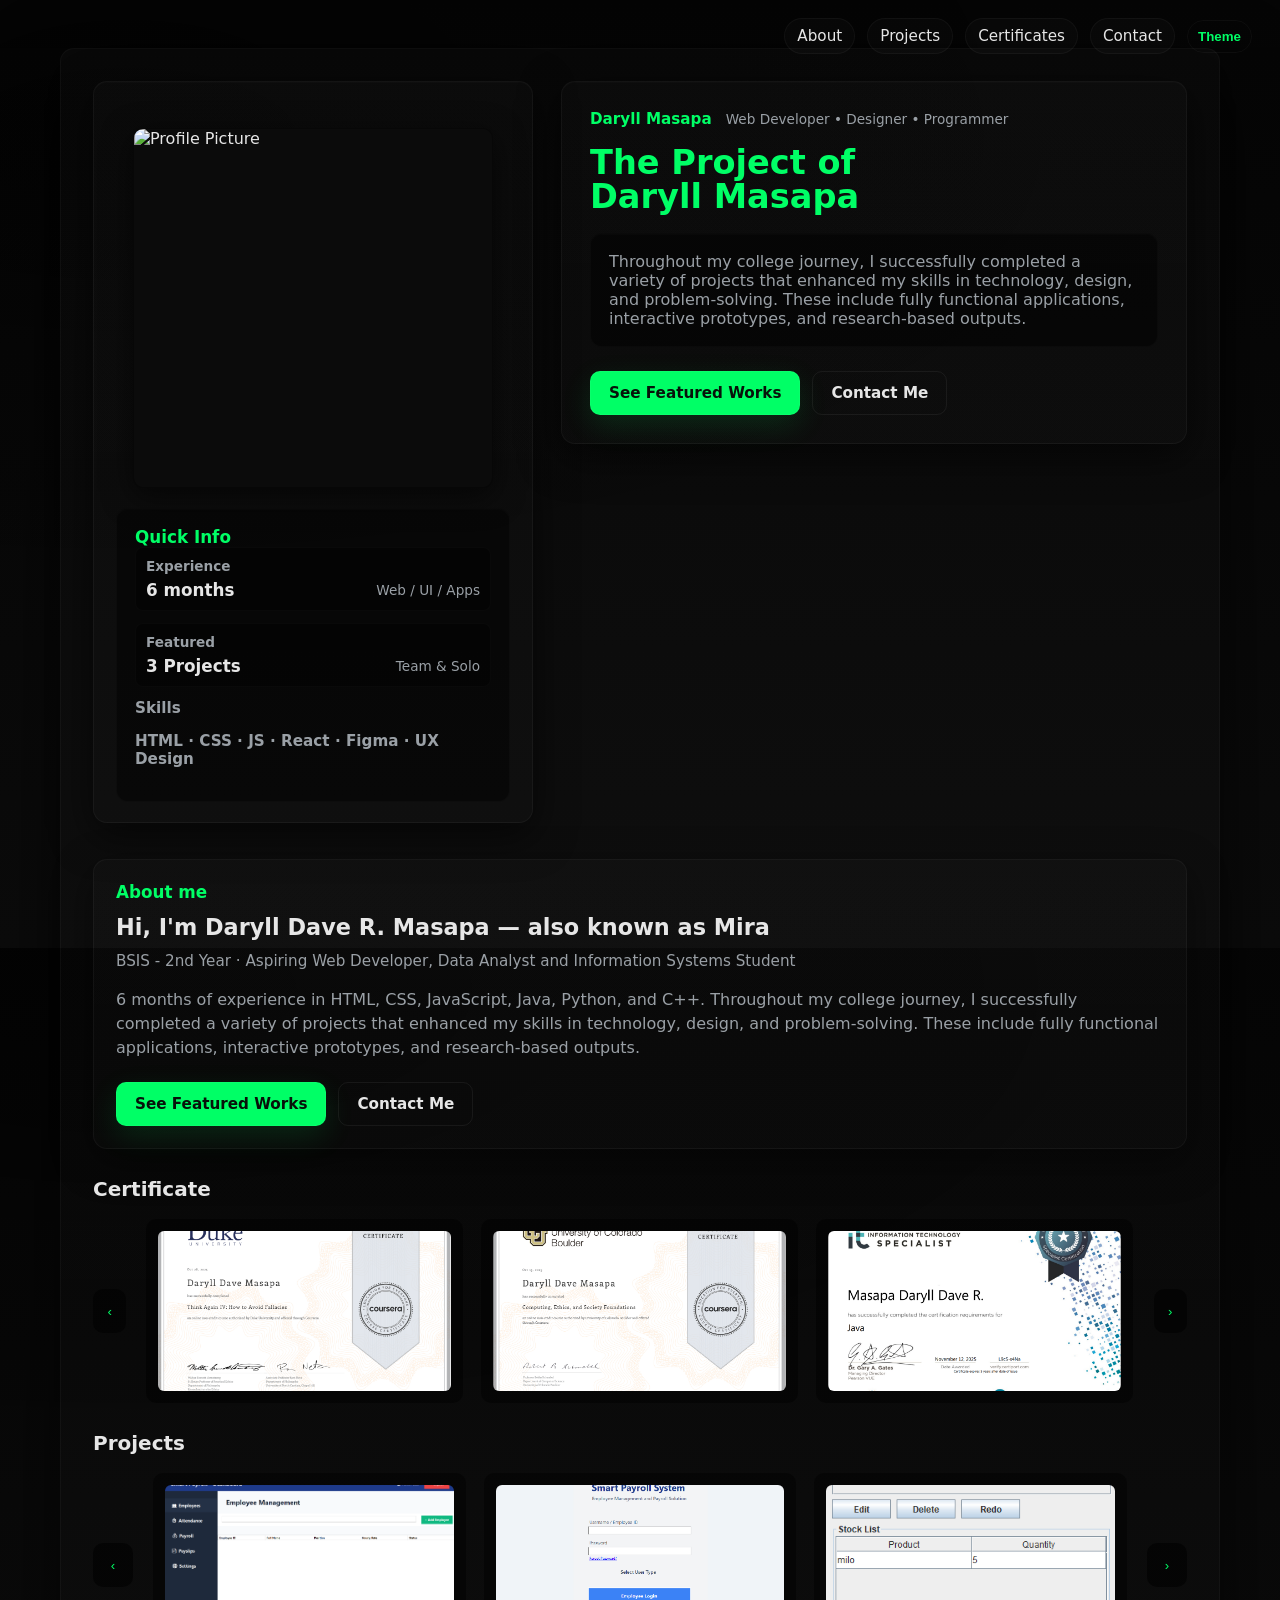
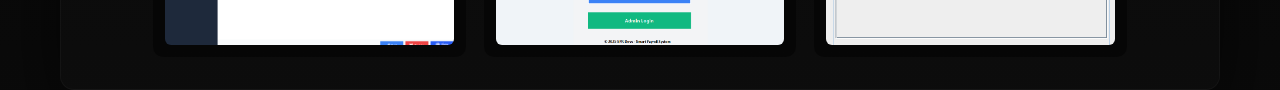
==== index.html @ 4c7022e3 "Rename Portfolio_index.html to index.html" ====
<!DOCTYPE html>
<html lang="en">
   <head>
      <meta charset="UTF-8" />
      <meta name="viewport" content="width=device-width, initial-scale=1.0" />
      <title>Student Portfolio</title>
      <link rel="stylesheet" href="Portfolio_style.css" />
   </head>
   <body>
      <header class="site-header">
         <nav class="top-nav">
            <a href="#about">About</a>
            <a href="#projects">Projects</a>
            <a href="#achievements">Certificates</a>
            <a href="#contact">Contact</a>
            <button id="theme-toggle" class="theme-toggle" aria-pressed="false" title="Toggle theme">Theme</button>
         </nav>
      </header>

      <main class="container">
         <section class="hero">
            <div class="card card-left">
               <div class="profile-area">
                  <img id="profile-img" src="MASAPA draft pfp copy.png" alt="Profile Picture">
               </div>

               <div class="profile-info">
                  <h3 class="quick-title">Quick Info
                  <dl class="quick-list">
                     <div class="quick-item">
                        <dt>Experience</dt>
                        <dd><strong>6 months</strong><span class="muted">Web / UI / Apps</span></dd>
                     </div>
                     <div class="quick-item">
                        <dt>Featured</dt>
                        <dd><strong>3 Projects</strong><span class="muted">Team & Solo</span></dd>
                     </div>
                  </dl>
                  <div class="skills">
                     <strong>Skills</strong>
                     <p>HTML · CSS · JS · React · Figma · UX Design</p>
                  </div>
               </div>

            </div>

            <div class="card card-center">
               <div class="meta">
                  <span class="name-small">Daryll Masapa</span>
                  <span class="roles">Web Developer • Designer • Programmer</span>
               </div>

               <h1 class="hero-title">The Project of<br/>Daryll Masapa</h1>

               <div class="hero-blurb">
                  <p>
                     Throughout my college journey, I successfully completed a variety of projects that enhanced my skills in technology, design, and problem-solving. These include fully functional applications, interactive prototypes, and research-based outputs.
                  </p>
               </div>

               <div class="hero-ctas">
                  <a href="#projects" class="btn btn-primary">See Featured Works</a>
                  <a href="#contact" class="btn btn-outline">Contact Me</a>
               </div>
            </div>

         </section>

         <section id="about" class="about-card card">
            <h2 class="about-title">About me</h2>
            <h3 class="about-name">Hi, I'm Daryll Dave R. Masapa — also known as Mira</h3>
            <p class="about-role">BSIS - 2nd Year · Aspiring Web Developer, Data Analyst and Information Systems Student</p>
            <p class="about-desc">
               6 months of experience in HTML, CSS, JavaScript, Java, Python, and C++.
               Throughout my college journey, I successfully completed a variety of projects that enhanced my skills in technology, design, and problem-solving. These include fully functional applications, interactive prototypes, and research-based outputs.
            </p>
            <div class="hero-ctas about-ctas">
               <a href="#projects" class="btn btn-primary">See Featured Works</a>
               <a href="#contact" class="btn btn-outline">Contact Me</a>
            </div>
         </section>

         <section id="achievements" class="section-block">
            <h2>Certificate</h2>

            <div class="carousel-wrap">
               <button class="carousel-btn prev-btn" aria-label="Previous certificates">‹</button>

               <div class="carousel">
                  <div class="carousel-viewport">
                     <div class="carousel-track">
                        <div class="certificate-card"><img class="cert-img" src="Screenshot 2025-11-28 171926.png" alt="Certificate 1"></div>
                        <div class="certificate-card"><img class="cert-img" src="Screenshot 2025-11-28 171949.png" alt="Certificate 2"></div>
                        <div class="certificate-card"><img class="cert-img" src="Screenshot 2025-11-28 171900.png" alt="Certificate 3"></div>
                        <div class="certificate-card"><img class="cert-img" src="Screenshot 2025-11-28 172008.png" alt="Certificate 4"></div>
                        <div class="certificate-card"><img class="cert-img" src="Screenshot 2025-11-28 172042.png" alt="Certificate 5"></div>
                        <div class="certificate-card"><img class="cert-img" src="Screenshot 2025-11-28 172108.png" alt="Certificate 6"></div>
                     </div>
                  </div>
               </div>

               <button class="carousel-btn next-btn" aria-label="Next certificates">›</button>
            </div>

            <!-- Lightbox -->
            <div id="cert-lightbox" class="lightbox" aria-hidden="true">
               <div class="lightbox-backdrop"></div>
               <div class="lightbox-content" role="dialog" aria-modal="true">
               <button class="lightbox-close" aria-label="Close certificate">✕</button>
               <img id="lightbox-img" src="" alt="Expanded certificate">
               </div>
            </div>
         </section>

         <section id="projects" class="section-block">
            <h2>Projects</h2>

            <div class="carousel-wrap">
               <button class="carousel-btn prev-btn" aria-label="Previous projects">‹</button>

               <div class="carousel">
                  <div class="carousel-viewport">
                     <div class="carousel-track">
                        <div class="project-card"><img class="expand-img" src="Screenshot 2025-11-28 184941.png" alt="Project 1"></div>
                        <div class="project-card"><img class="expand-img" src="Screenshot 2025-11-28 184754.png" alt="Project 2"></div>
                        <div class="project-card"><img class="expand-img" src="Screenshot 2025-06-03 205012.png" alt="Project 3"></div>
                        <div class="project-card"><img class="expand-img" src="Screenshot 2025-06-03 203202.png" alt="Project 4"></div>
                        <div class="project-card"><img class="expand-img" src="Screenshot 2025-11-28 185019.png" alt="Project 5"></div>
                     </div>
                  </div>
               </div>

               <button class="carousel-btn next-btn" aria-label="Next projects">›</button>
            </div>
         </section>
      </main>

      <script src="portfolio_task4_script.js"></script>
   </body>
</html>
---- Portfolio_style.css ----
:root{
  --bg-1: #050505;
  --bg-2: #0b0b0b;
  --panel: rgba(255,255,255,0.03);
  --text: #e6e6e6;
  --muted: #9aa0a6;
  --accent: #00ff66;
  --glass-border: rgba(255,255,255,0.04);
  --radius: 12px;
  --container-max: 1200px;
}

*{box-sizing:border-box}
html,body{height:100%;margin:0;font-family:Inter,system-ui,Arial,sans-serif;background:
  radial-gradient(1200px 500px at 10% 10%, rgba(0,0,0,0.35), transparent),
  linear-gradient(180deg,var(--bg-1),var(--bg-2));color:var(--text);-webkit-font-smoothing:antialiased}

.site-header{position:relative;height:0}
.top-nav{ position:fixed; right:28px; top:18px; display:flex; gap:12px; z-index:30; align-items:center; }
.top-nav a{color:var(--text);background:rgba(255,255,255,0.02);padding:8px 12px;border-radius:999px;text-decoration:none;font-size:0.95rem;border:1px solid var(--glass-border)}

.container{
  max-width:var(--container-max);
  width:calc(100% - 120px);
  margin:48px auto 80px;
  padding:32px;
  background: linear-gradient(180deg, rgba(255,255,255,0.02), rgba(255,255,255,0.01));
  border:1px solid rgba(255,255,255,0.03);
  border-radius:14px;
  box-shadow:0 30px 80px rgba(0,0,0,0.65);
}

.hero{
  display:grid;
  grid-template-columns: 440px 1fr;
  gap:28px;
  align-items:start;
  margin-bottom:36px;
  width:100%;
}

.card{
  background: linear-gradient(180deg, rgba(255,255,255,0.015), rgba(255,255,255,0.01));
  border-radius:14px;
  padding:22px;
  border:1px solid var(--glass-border);
  box-shadow: 0 12px 40px rgba(0,0,0,0.6), inset 0 1px 0 rgba(255,255,255,0.01);
  width:100%;
}

.card-left{
  height:auto; 
  position:relative;
  display:flex;
  flex-direction:column;
  overflow:visible;
  padding-bottom:20px;
}
.accent-square{width:36px;height:36px;background:var(--accent);border-radius:8px;position:absolute;left:18px;top:18px;box-shadow:0 6px 18px rgba(0,255,102,0.08)}
.profile-area{
  flex: 0 0 auto;
  display:flex;
  align-items:center;
  justify-content:center;
  padding-top:24px;
}
#profile-img{
  width:360px;
  height:360px;       
  aspect-ratio: 1 / 1; 
  object-fit:cover;
  border-radius:10px;
  border:1px solid rgba(0,0,0,0.4);
  background:#0b0b0b;
  box-shadow:0 8px 30px rgba(0,0,0,0.6);
}

.profile-info{
  margin-top:20px;
  padding:18px;
  background: rgba(0,0,0,0.45);
  border-radius:12px;
  border:1px solid rgba(255,255,255,0.02);
  box-shadow: inset 0 1px 0 rgba(255,255,255,0.01);
  color:var(--muted);
}

.profile-info .quick-title{
  color:var(--accent);
  margin:0 0 12px 0;
  font-size:1.05rem;
}

.profile-info .quick-list{ margin:0; padding:0; }

.profile-info .quick-item{
  margin-bottom:12px;
  background: rgba(0,0,0,0.35);
  padding:10px;
  border-radius:8px;
  border:1px solid rgba(255,255,255,0.02);
}

.profile-info dt{ font-size:0.85rem; color:var(--muted); }

.profile-info dd{ margin:6px 0 0 0; font-weight:700; color:var(--text); display:flex; justify-content:space-between; align-items:center; }

.profile-info .muted{ color:var(--muted); font-weight:500; font-size:0.85rem; margin-left:8px; }

.profile-info .skills{ margin-top:10px; color:var(--muted); font-size:0.95rem; }

.card-center{display:flex;flex-direction:column;gap:18px;padding:28px}
.meta{display:flex;align-items:center;gap:14px;color:var(--muted);font-size:0.95rem}
.name-small{color:var(--accent);font-weight:700}
.roles{color:var(--muted);font-size:0.85rem}

.hero-title{margin:0;font-size:2.1rem;line-height:1.02;color:var(--accent);font-weight:800}
.hero-blurb{background: rgba(0,0,0,0.5);padding:18px;border-radius:12px;border:1px solid rgba(255,255,255,0.02);color:var(--muted);box-shadow: inset 0 1px 0 rgba(255,255,255,0.01)}
.hero-blurb p{margin:0}

.hero-ctas{display:flex;gap:12px;margin-top:6px}
.btn{display:inline-block;padding:12px 18px;border-radius:10px;text-decoration:none;font-weight:600;font-size:0.95rem;border:1px solid var(--glass-border)}
.btn-primary{background:var(--accent);color:#07120a;box-shadow:0 10px 30px rgba(0,255,102,0.12)}
.btn-outline{background:transparent;color:var(--text);border:1px solid rgba(255,255,255,0.06)}

.card-right{padding:20px}
.quick-title{color:var(--accent);margin:0 0 12px 0;font-size:1.05rem}
.quick-list{margin:0;padding:0}
.quick-item{margin-bottom:14px;background: rgba(0,0,0,0.45);padding:12px;border-radius:8px;border:1px solid rgba(255,255,255,0.02)}
.quick-item dt{font-size:0.85rem;color:var(--muted)}
.quick-item dd{margin:6px 0 0 0;font-weight:700;color:var(--text);display:flex;justify-content:space-between;align-items:center}
.quick-item .muted{color:var(--muted);font-weight:500;font-size:0.85rem;margin-left:8px}
.skills{margin-top:12px;color:var(--muted);font-size:0.95rem}

.section-block{margin-top:28px;background:transparent;color:var(--text)}
.section-block h2{color:var(--text);margin:0 0 12px 0;font-size:1.25rem}
.section-block ul{margin:0 0 0 18px;color:var(--muted)}

.carousel-wrap{
  display:flex;
  align-items:center;
  gap:20px;
  margin-top:18px;
  width:100%;
  box-sizing:border-box;
}
.carousel-btn{
  z-index:9999;
  pointer-events:auto;
  position:relative;
  background:rgba(0,0,0,0.6);
  color:var(--accent);
  border-radius:10px;
  width:44px;
  height:44px;
  display:flex;
  align-items:center;
  justify-content:center;
  cursor:pointer;
}
.carousel { position: relative; }
.carousel-viewport { overflow: hidden; width: 100%; }
.carousel-track {
  display: flex;
  gap: 18px;
  transition: transform 300ms ease;
  will-change: transform;
  align-items: stretch;
}

.certificate-card,
.project-card {
  flex: 0 0 calc((100% - 36px) / 3);
  max-width: calc((100% - 36px) / 3);
  box-sizing: border-box;
  border-radius: 10px;
  padding: 12px;
  background: rgba(0,0,0,0.45);
  display:flex;
  align-items:center;
  justify-content:center;
  overflow: hidden;
}

.certificate-card img,
.project-card img {
  display:block;
  width:100%;
  height:160px;
  object-fit:cover;
  border-radius:6px;
}

@media (max-width:980px){
  .certificate-card, .project-card {
    flex: 0 0 calc((100% - 18px) / 2);
    max-width: calc((100% - 18px) / 2);
  }
  .certificate-card img, .project-card img { height:140px; }
}
@media (max-width:600px){
  .certificate-card, .project-card {
    flex: 0 0 100%;
    max-width: 100%;
  }
  .certificate-card img, .project-card img { height:200px; }
}

.carousel-btn{
  z-index:9999;
  pointer-events:auto;
  position:relative;
  background:rgba(0,0,0,0.6);
  color:var(--accent);
  border-radius:10px;
  width:44px;
  height:44px;
  display:flex;
  align-items:center;
  justify-content:center;
  cursor:pointer;
  border:0;
}

html { scroll-behavior: smooth; }

section,
.about-card,
.section-block {
  scroll-margin-top: 90px; 
}

@media (max-width: 600px) {
  section,
  .about-card,
  .section-block {
    scroll-margin-top: 110px;
  }
}

/* Lightbox styles */
.lightbox{ display:none; position:fixed; inset:0; z-index:1200; align-items:center; justify-content:center; }
.lightbox.open{ display:flex; }
.lightbox-backdrop{ position:absolute; inset:0; background:rgba(0,0,0,0.7); }
.lightbox-content{ position:relative; z-index:2; max-width:90vw; max-height:90vh; padding:18px; box-sizing:border-box; display:flex; align-items:center; justify-content:center; }
.lightbox-content img{ max-width:100%; max-height:80vh; object-fit:contain; border-radius:8px; box-shadow:0 20px 60px rgba(0,0,0,0.7); background:#111; }
.lightbox-close{ position:absolute; top:8px; right:8px; z-index:3; background:rgba(0,0,0,0.6); color:var(--accent); border:0; width:40px; height:40px; border-radius:8px; font-size:18px; cursor:pointer; }

.certificate-card{ cursor:pointer; }

.about-card{
  margin-top:24px;
  padding:22px;
  background: linear-gradient(180deg, rgba(255,255,255,0.015), rgba(255,255,255,0.01));
  border-radius:14px;
  border:1px solid var(--glass-border);
  box-shadow: 0 12px 40px rgba(0,0,0,0.45);
  display:flex;
  flex-direction:column;
  gap:12px;
}

/* typography for about card */
.about-title{
  margin:0;
  color:var(--accent);
  font-size:1.05rem;
  font-weight:700;
}
.about-name{
  margin:0;
  font-size:1.4rem;
  color:var(--text);
  font-weight:700;
}
.about-role{
  margin:0;
  color:var(--muted);
  font-size:0.95rem;
}
.about-desc{
  margin:6px 0 0 0;
  color:var(--muted);
  line-height:1.5;
}

.about-ctas{ margin-top:10px; }

.light-theme{
  --bg-1: #fbf6ef;      
  --bg-2: #ffffff;      
  --panel: rgba(0,0,0,0.02);
  --text: #111111;      
  --muted: #616161;
  --accent: #0b7bff;    
  --glass-border: rgba(0,0,0,0.08);
}

.theme-toggle{
  background:transparent;
  border:1px solid var(--glass-border);
  color:var(--accent);
  padding:8px 10px;
  border-radius:999px;
  font-weight:600;
  cursor:pointer;
  display:inline-flex;
  align-items:center;
  gap:6px;
}
.theme-toggle[aria-pressed="true"]{
  background:var(--accent);
  color:#fff;
  border-color:transparent;
  box-shadow:0 8px 30px rgba(11,123,255,0.12);
}

.light-theme .hero-blurb,
.light-theme .hero-blurb p {
  color: var(--text) !important;
}

.light-theme .profile-info,
.light-theme .profile-info .quick-item,
.light-theme .profile-info dd,
.light-theme .profile-info .skills,
.light-theme .profile-info dt,
.light-theme .profile-info .muted {
  color: var(--text) !important;
}
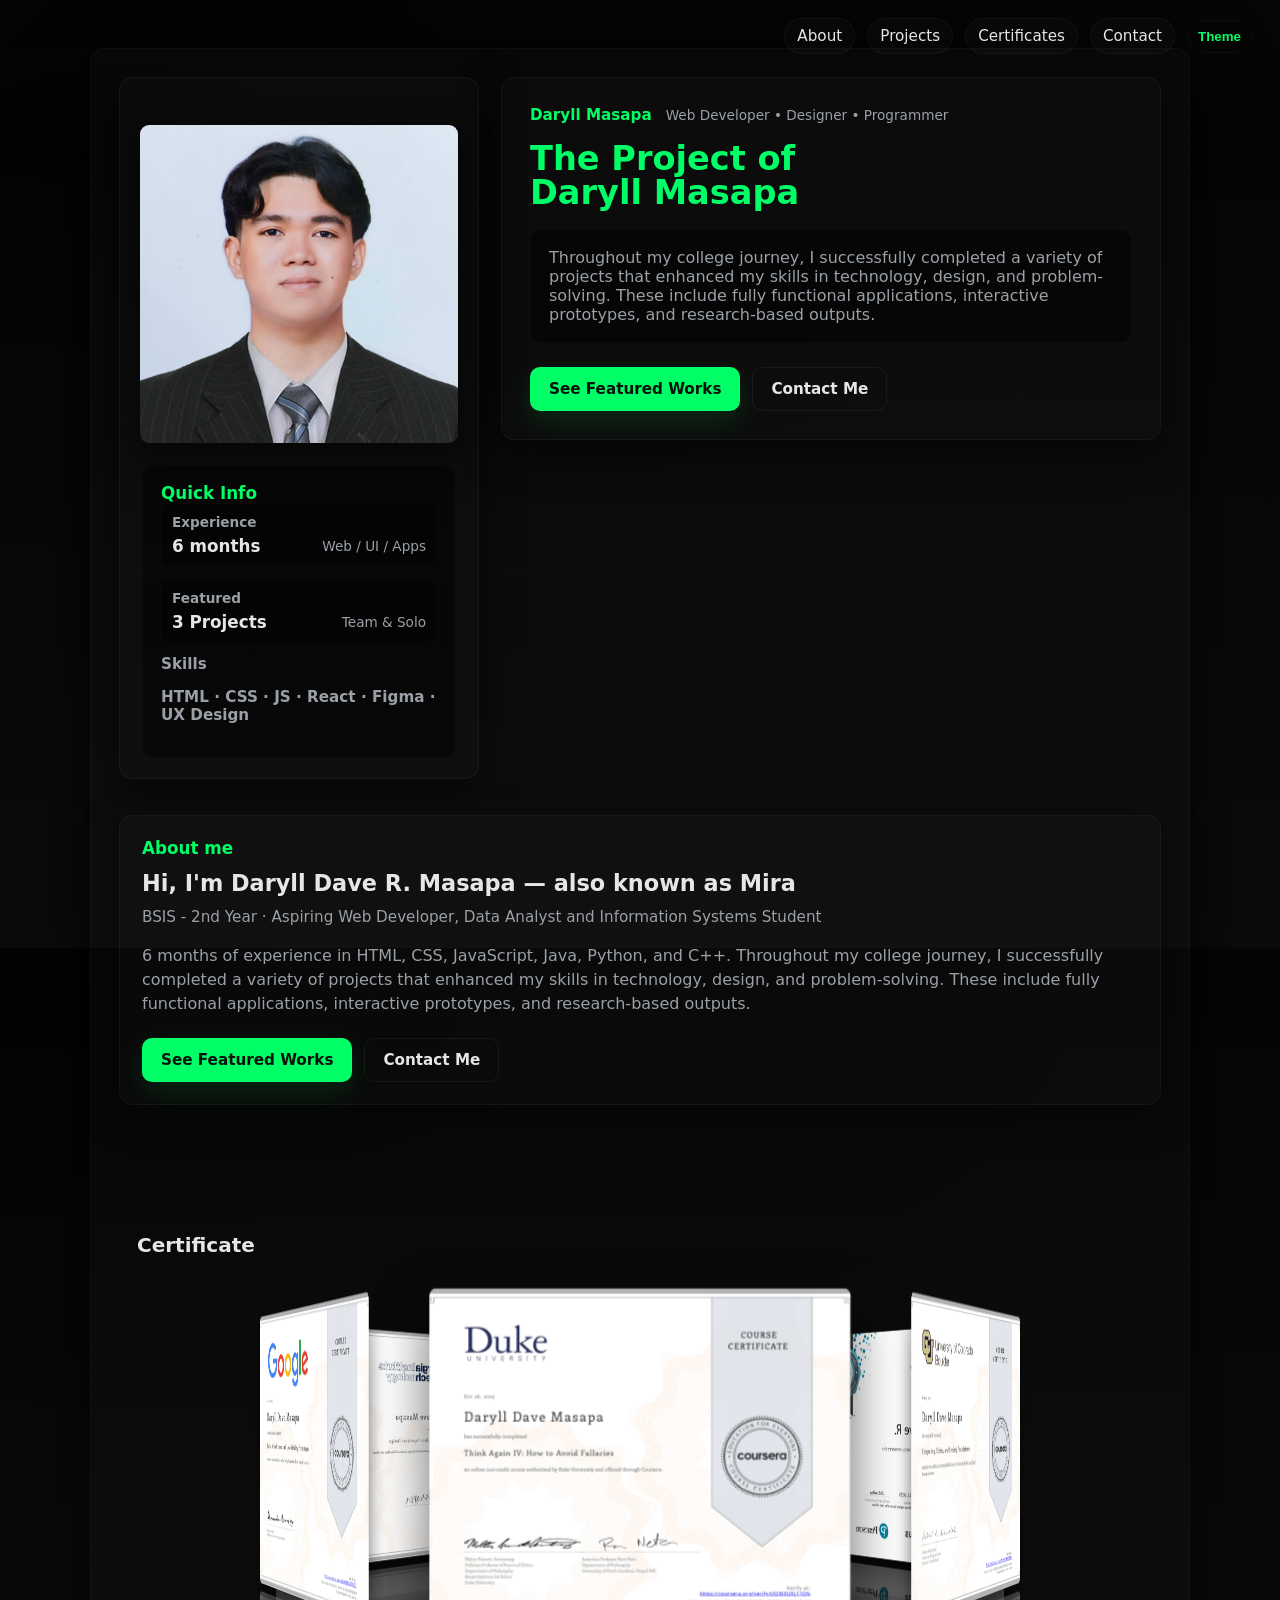
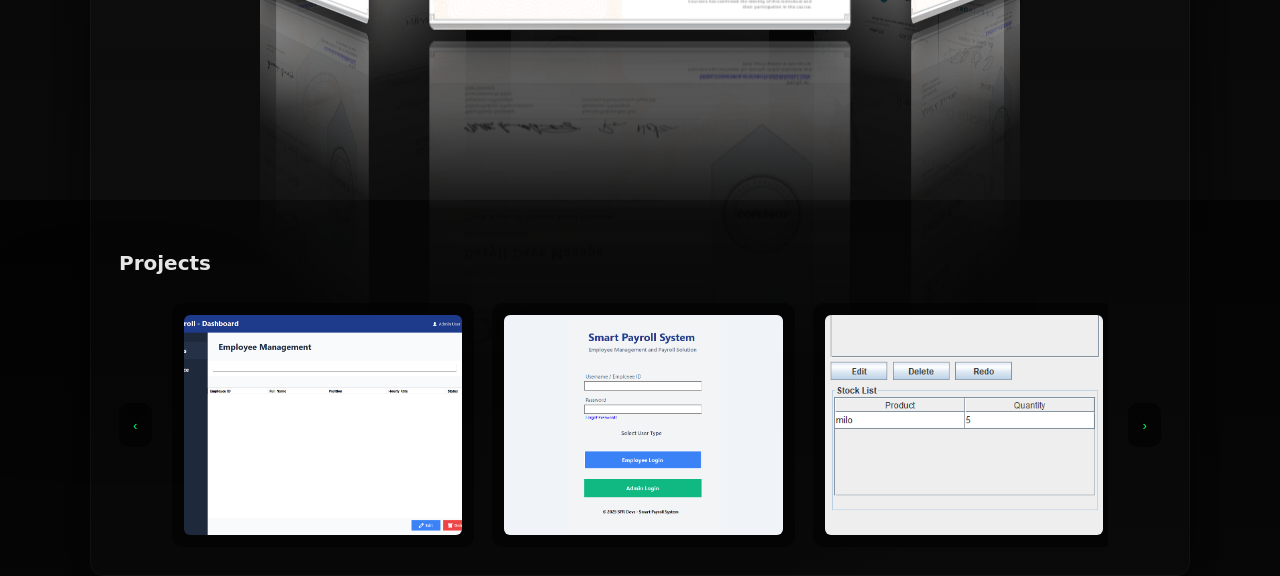
==== commit 2d42f32e: "Enhance achievements section with styles and structure Added CSS styles for achievements section and" ====
--- a/index.html
+++ b/index.html
@@ -81,35 +81,203 @@
          </section>
 
          <section id="achievements" class="section-block">
-            <h2>Certificate</h2>
-
-            <div class="carousel-wrap">
-               <button class="carousel-btn prev-btn" aria-label="Previous certificates">‹</button>
-
-               <div class="carousel">
-                  <div class="carousel-viewport">
-                     <div class="carousel-track">
-                        <div class="certificate-card"><img class="cert-img" src="Screenshot 2025-11-28 171926.png" alt="Certificate 1"></div>
-                        <div class="certificate-card"><img class="cert-img" src="Screenshot 2025-11-28 171949.png" alt="Certificate 2"></div>
-                        <div class="certificate-card"><img class="cert-img" src="Screenshot 2025-11-28 171900.png" alt="Certificate 3"></div>
-                        <div class="certificate-card"><img class="cert-img" src="Screenshot 2025-11-28 172008.png" alt="Certificate 4"></div>
-                        <div class="certificate-card"><img class="cert-img" src="Screenshot 2025-11-28 172042.png" alt="Certificate 5"></div>
-                        <div class="certificate-card"><img class="cert-img" src="Screenshot 2025-11-28 172108.png" alt="Certificate 6"></div>
-                     </div>
-                  </div>
-               </div>
-
-               <button class="carousel-btn next-btn" aria-label="Next certificates">›</button>
-            </div>
-
-            <!-- Lightbox -->
-            <div id="cert-lightbox" class="lightbox" aria-hidden="true">
-               <div class="lightbox-backdrop"></div>
-               <div class="lightbox-content" role="dialog" aria-modal="true">
+           <h2>Certificate</h2>
+
+           <style>
+             /* Parent perspective (keeps 3D but no tilt) */
+             #achievements {
+               perspective: 1400px;
+               -webkit-perspective: 1400px;
+               padding-top: 10px; /* remove extra top padding */
+               margin-top: px; /* pull section slightly closer to About */
+             }
+
+             /* Allow JS to control transforms — DO NOT use !important to block inline styles */
+             #achievements #drag-container,
+             #achievements #spin-container {
+               position: relative;
+               margin: auto;
+               transform-style: preserve-3d;
+               -webkit-transform-style: preserve-3d;
+               /* no forced transform here (removed 'transform: none !important') */
+             }
+
+             /* Landscape card size */
+             #achievements #spin-container {
+               width: 320px;
+               height: 210px;
+               transform-origin: center center;
+             }
+
+             /* Card appearance with glass reflection */
+             #achievements #spin-container img {
+               position: absolute;
+               left: 0;
+               top: 0;
+               width: 100%;
+               height: 100%;
+               object-fit: cover;
+               background: #fff;
+               border-radius: 6px;
+               box-shadow: 0 18px 40px rgba(0,0,0,0.6);
+               /* allow seeing cards when the container tilts (back side visible) */
+               backface-visibility: visible;
+               -webkit-backface-visibility: visible;
+               -webkit-transform-style: preserve-3d;
+               transform-style: preserve-3d;
+               -webkit-box-reflect: below 8px linear-gradient(transparent, rgba(255,255,255,0.03), rgba(0,0,0,0.45));
+             }
+
+             /* Ground */
+             #achievements #ground {
+               position: absolute;
+               left: 50%;
+               top: 100%;
+               transform: translate(-50%, -50%) rotateX(90deg);
+               width: 900px;
+               height: 900px;
+               background: radial-gradient(circle farthest-side, rgba(0,0,0,0.40), transparent);
+               pointer-events: none;
+             }
+           </style>
+
+           <div id="drag-container" aria-label="Certificates carousel">
+             <div id="spin-container">
+               <img src="Screenshot 2025-11-28 171926.png" alt="Certificate 1" />
+               <img src="Screenshot 2025-11-28 171949.png" alt="Certificate 2" />
+               <img src="Screenshot 2025-11-28 171900.png" alt="Certificate 3" />
+               <img src="Screenshot 2025-11-28 172008.png" alt="Certificate 4" />
+               <img src="Screenshot 2025-11-28 172042.png" alt="Certificate 5" />
+               <img src="Screenshot 2025-11-28 172108.png" alt="Certificate 6" />
+               <p style="display:none">Certificates</p>
+             </div>
+             <div id="ground"></div>
+           </div>
+
+           <script>
+             (function () {
+               var radius = 260;
+               var autoRotate = true;
+               var rotateSpeed = -60;
+               var imgWidth = 320;
+               var imgHeight = 210;
+               var spacingPadding = 16;
+
+               var odrag = document.getElementById("drag-container");
+               var ospin = document.getElementById("spin-container");
+               var aImg = ospin.getElementsByTagName("img");
+               var aVid = ospin.getElementsByTagName("video");
+               var aEle = [].slice.call(aImg).concat([].slice.call(aVid));
+
+               // sync container size with CSS
+               ospin.style.width = imgWidth + "px";
+               ospin.style.height = imgHeight + "px";
+
+               var ground = document.getElementById("ground");
+
+               function computeMinRadius() {
+                 var N = Math.max(1, aEle.length);
+                 var denom = 2 * Math.sin(Math.PI / N) || 1;
+                 var minR = (imgWidth + spacingPadding) / denom;
+                 if (!isFinite(minR) || minR < 0) minR = imgWidth;
+                 return Math.ceil(minR);
+               }
+
+               function ensureRadius(r) {
+                 return Math.max(r, computeMinRadius());
+               }
+
+               radius = ensureRadius(radius);
+               if (ground) {
+                 ground.style.width = (radius * 2.6) + "px";
+                 ground.style.height = (radius * 2.6) + "px";
+               }
+
+               function init(delayTime) {
+                 radius = ensureRadius(radius);
+                 for (var i = 0; i < aEle.length; i++) {
+                   var angle = i * (360 / aEle.length);
+                   aEle[i].style.transform = "rotateY(" + angle + "deg) translateZ(" + radius + "px)";
+                   aEle[i].style.transition = "transform 1s";
+                   aEle[i].style.transitionDelay = (delayTime || (aEle.length - i) / 4) + "s";
+                 }
+                 if (ground) {
+                   ground.style.width = (radius * 2.6) + "px";
+                   ground.style.height = (radius * 2.6) + "px";
+                 }
+               }
+
+               // --- NO vertical tilt: only rotate Y on the container ---
+               var tX = 0;
+               var sX = 0, nX = 0, desX = 0;
+
+               function applyTransformY() {
+                 // ensure container stays flat (no rotateX)
+                 odrag.style.transform = "rotateY(" + tX + "deg)";
+               }
+
+               function playSpin(yes) {
+                 ospin.style.animationPlayState = yes ? "running" : "paused";
+               }
+
+               if (autoRotate) {
+                 var animationName = rotateSpeed > 0 ? "spin" : "spinRevert";
+                 ospin.style.animation = animationName + " " + Math.abs(rotateSpeed) + "s infinite linear";
+               }
+
+               // Pointer: only horizontal movement updates rotation
+               document.onpointerdown = function (e) {
+                 clearInterval(odrag.timer);
+                 e = e || window.event;
+                 sX = e.clientX;
+
+                 this.onpointermove = function (ev) {
+                   ev = ev || window.event;
+                   nX = ev.clientX;
+                   desX = nX - sX;
+                   tX += desX * 0.12; // horizontal sensitivity
+                   applyTransformY();
+                   sX = nX;
+                 };
+
+                 this.onpointerup = function () {
+                   odrag.timer = setInterval(function () {
+                     desX *= 0.94;
+                     tX += desX * 0.12;
+                     applyTransformY();
+                     playSpin(false);
+                     if (Math.abs(desX) < 0.5) {
+                       clearInterval(odrag.timer);
+                       playSpin(true);
+                     }
+                   }, 17);
+                   this.onpointermove = this.onpointerup = null;
+                 };
+
+                 return false;
+               };
+
+               // wheel zoom (keeps minimum spacing)
+               document.onmousewheel = function (e) {
+                 e = e || window.event;
+                 var d = e.wheelDelta / 20 || -e.detail;
+                 radius = ensureRadius(Math.max(60, radius + d));
+                 init(1);
+               };
+
+               setTimeout(function () { init(0); applyTransformY(); }, 120);
+               window.addEventListener("resize", function () { radius = ensureRadius(radius); init(0); });
+             })();
+           </script>
+
+           <!-- lightbox (unchanged) -->
+           <div id="cert-lightbox" class="lightbox" aria-hidden="true">
+             <div class="lightbox-backdrop"></div>
+             <div class="lightbox-content" role="dialog" aria-modal="true">
                <button class="lightbox-close" aria-label="Close certificate">✕</button>
                <img id="lightbox-img" src="" alt="Expanded certificate">
-               </div>
-            </div>
+             </div>
+           </div>
          </section>
 
          <section id="projects" class="section-block">
--- a/Portfolio_style.css
+++ b/Portfolio_style.css
@@ -159,7 +159,41 @@
   cursor:pointer;
 }
 .carousel { position: relative; }
-.carousel-viewport { overflow: hidden; width: 100%; }
+/* Hide horizontal scrollbar by default; reveal when hovering the carousel */
+.carousel-viewport {
+  overflow-x: auto;
+  -webkit-overflow-scrolling: touch;
+  scrollbar-width: none;        /* Firefox: hide */
+  -ms-overflow-style: none;     /* IE/Edge fallback: hide */
+}
+
+/* WebKit: set scrollbar height to 0 so it's invisible */
+.carousel-viewport::-webkit-scrollbar {
+  height: 0;
+  transition: height 180ms ease;
+}
+.carousel-viewport::-webkit-scrollbar-thumb{
+  background: rgba(255,255,255,0.12);
+  border-radius: 999px;
+  border: 2px solid rgba(0,0,0,0.16);
+}
+
+/* show a thin translucent scrollbar when user hovers the carousel area or focuses it */
+.carousel-wrap:hover .carousel-viewport,
+.carousel-viewport:hover,
+.carousel-viewport:focus {
+  scrollbar-width: thin; /* Firefox: show thin */
+}
+.carousel-wrap:hover .carousel-viewport::-webkit-scrollbar,
+.carousel-viewport:hover::-webkit-scrollbar,
+.carousel-viewport:focus::-webkit-scrollbar {
+  height: 8px; /* WebKit: reveal */
+}
+.carousel-wrap:hover .carousel-viewport::-webkit-scrollbar-thumb,
+.carousel-viewport:hover::-webkit-scrollbar-thumb,
+.carousel-viewport:focus::-webkit-scrollbar-thumb {
+  background: rgba(255,255,255,0.14);
+}
 .carousel-track {
   display: flex;
   gap: 18px;
@@ -186,7 +220,7 @@
 .project-card img {
   display:block;
   width:100%;
-  height:160px;
+  height:220px; /* increased from 160px to make the certificate taller */
   object-fit:cover;
   border-radius:6px;
 }
@@ -195,15 +229,17 @@
   .certificate-card, .project-card {
     flex: 0 0 calc((100% - 18px) / 2);
     max-width: calc((100% - 18px) / 2);
+    height: 1500px; /* added: outer box height at ≤980px */
   }
-  .certificate-card img, .project-card img { height:140px; }
+  .certificate-card img, .project-card img { height:180px; } /* increased from 140px */
 }
 @media (max-width:600px){
   .certificate-card, .project-card {
     flex: 0 0 100%;
     max-width: 100%;
+    height: 210px; /* added: outer box height at ≤600px */
   }
-  .certificate-card img, .project-card img { height:200px; }
+  .certificate-card img, .project-card img { height:200px; } /* keep mobile size */
 }
 
 .carousel-btn{
@@ -239,12 +275,68 @@
 }
 
 /* Lightbox styles */
-.lightbox{ display:none; position:fixed; inset:0; z-index:1200; align-items:center; justify-content:center; }
+.lightbox{
+  display:none;
+  position:fixed;
+  inset:0;
+  z-index:1200;
+  align-items:center;
+  justify-content:center;
+  background: rgba(6,8,10,0.42); /* subtle tinted window */
+  backdrop-filter: blur(6px);
+  -webkit-backdrop-filter: blur(6px);
+}
 .lightbox.open{ display:flex; }
-.lightbox-backdrop{ position:absolute; inset:0; background:rgba(0,0,0,0.7); }
-.lightbox-content{ position:relative; z-index:2; max-width:90vw; max-height:90vh; padding:18px; box-sizing:border-box; display:flex; align-items:center; justify-content:center; }
-.lightbox-content img{ max-width:100%; max-height:80vh; object-fit:contain; border-radius:8px; box-shadow:0 20px 60px rgba(0,0,0,0.7); background:#111; }
-.lightbox-close{ position:absolute; top:8px; right:8px; z-index:3; background:rgba(0,0,0,0.6); color:var(--accent); border:0; width:40px; height:40px; border-radius:8px; font-size:18px; cursor:pointer; }
+/* lightbox layout: slightly larger and a bit more breathing room */
+.lightbox-content{
+  position:relative;
+  z-index:2;
+  max-width:1300px;      /* increased slightly to make it a bit bigger */
+  width:92vw;
+  max-height:92vh;
+  padding:20px;
+  box-sizing:border-box;
+  display:grid;
+  grid-template-columns: 1fr 480px; /* wider meta column for the description/button */
+  gap:26px;
+  align-items:stretch;
+  background: transparent; /* keep content panel transparent so backdrop shows through */
+}
+.lightbox-content img{
+  width:100%;
+  height:100%;
+  object-fit:contain;
+  border-radius:10px; /* a touch larger radius */
+  box-shadow:0 30px 80px rgba(0,0,0,0.65);
+  background:#111;
+}
+
+/* meta panel on the right: tinted "window" effect */
+.lightbox-meta{
+  background: linear-gradient(rgba(18,18,18,0.56), rgba(18,18,18,0.46)); /* tinted, see-through */
+  padding:24px;
+  border-radius:14px;
+  position:relative;
+  color:var(--text);
+  display:flex;
+  flex-direction:column;
+  gap:16px;
+  justify-content:flex-start;
+  border:1px solid rgba(255,255,255,0.04);
+  box-shadow: 0 18px 50px rgba(0,0,0,0.55);
+}
+.lightbox-meta h2{ margin:0; font-size:2.2rem; color:var(--accent); }
+.lightbox-meta p{ margin:0; color:var(--muted); line-height:1.5; }
+.lightbox-meta .btn{ align-self:flex-start; }
+
+/* close button inside meta */
+.lightbox-close{ position:absolute; top:12px; right:12px; z-index:3; background:transparent; color:var(--accent); border:0; width:40px; height:40px; border-radius:6px; font-size:18px; cursor:pointer; }
+
+@media (max-width:900px){
+  .lightbox-content{ grid-template-columns: 1fr; max-width:94vw; }
+  .lightbox-meta{ order:2; max-height:40vh; overflow:auto; }
+  .lightbox-content img{ order:1; max-height:45vh; }
+}
 
 .certificate-card{ cursor:pointer; }
 
@@ -329,3 +421,126 @@
   color: var(--text) !important;
 }
 
+/* Responsive adjustments */
+@media (max-width:1400px){
+  :root{ --container-max:1100px; }
+  .container{ width:calc(100% - 80px); padding:28px; }
+  .hero{ grid-template-columns: 360px 1fr; gap:22px; }
+  #profile-img{ width:320px; height:320px; }
+  .certificate-card, .project-card { flex:0 0 calc((100% - 30px) / 3); max-width: calc((100% - 30px) / 3); }
+}
+
+@media (max-width:980px){
+  .container{ width:calc(100% - 48px); padding:20px; margin:28px auto; }
+  .hero{ grid-template-columns: 1fr; gap:18px; }
+  .card-left{ order:0; width:100%; }
+  .card-center{ order:1; }
+}
+
+/* --- 3D carousel (scoped to Certificates section) --- */
+/* push certificates lower */
+#achievements {
+  margin-top: 110px; /* increased top space so heading is lower on the page */
+  position: relative;
+}
+
+/* container perspective only for this section */
+#achievements .drag-root {
+  -webkit-perspective: 1000px;
+  perspective: 1000px;
+  -webkit-transform-style: preserve-3d;
+  transform-style: preserve-3d;
+}
+
+/* 3D carousel scoped elements */
+#achievements #drag-container,
+#achievements #spin-container {
+  position: relative;
+  display: flex;
+  margin: 18px auto;
+  -webkit-transform-style: preserve-3d;
+  transform-style: preserve-3d;
+  /* keep flat (no X tilt) */
+  -webkit-transform: rotateX(0deg);
+  transform: rotateX(0deg);
+  width: 100%;
+  max-width: 900px;
+  height: 220px;
+  align-items: center;
+  justify-content: center;
+}
+
+/* ensure spin container preserves 3D and card backs are visible */
+#achievements #spin-container {
+  -webkit-transform-style: preserve-3d;
+  transform-style: preserve-3d;
+}
+
+/* show the card when it's on the far side (so you can see all items) */
+#achievements #spin-container img,
+#achievements #spin-container video {
+  -webkit-backface-visibility: visible;
+  backface-visibility: visible;
+}
+
+/* 3D carousel animation keyframes (rotate around Y while keeping tilt) */
+@-webkit-keyframes spin {
+  from { -webkit-transform: rotateY(0deg); transform: rotateY(0deg); }
+  to   { -webkit-transform: rotateY(360deg); transform: rotateY(360deg); }
+}
+@keyframes spin {
+  from { -webkit-transform: rotateY(0deg); transform: rotateY(0deg); }
+  to   { -webkit-transform: rotateY(360deg); transform: rotateY(360deg); }
+}
+@-webkit-keyframes spinRevert {
+  from { -webkit-transform: rotateY(360deg); transform: rotateY(360deg); }
+  to   { -webkit-transform: rotateY(0deg); transform: rotateY(0deg); }
+}
+@keyframes spinRevert {
+  from { -webkit-transform: rotateY(360deg); transform: rotateY(360deg); }
+  to   { -webkit-transform: rotateY(0deg); transform: rotateY(0deg); }
+}
+
+/* make container height adapt to image height + padding (allow dynamic resizing) */
+#achievements #drag-container,
+#achievements #spin-container {
+  height: auto;
+  min-height: 260px; /* fallback tall enough for visual */
+  padding-top: 36px;   /* increased top padding so carousel items sit lower */
+  padding-bottom: 40px;
+}
+
+/* add specific spacing for the section title inside achievements */
+#achievements h2 {
+  margin-top: 8px;    /* small offset from top of section */
+  margin-bottom: 26px; /* larger gap between the "Certificate" word and the carousel */
+  padding-left: 18px; /* align heading visually with carousel center */
+  font-size: 1.25rem;
+}
+
+/* small responsive tweaks (allow carousel to expand circle on narrow viewports) */
+@media (max-width: 720px) {
+  #achievements #drag-container { min-height: 220px; padding-bottom: 28px; }
+  #achievements #ground { width: 520px; height: 520px; }
+}
+
+/* Add larger vertical spacing before Projects section so page scrolls longer */
+#projects {
+  margin-top: 220px; /* increase or reduce this value to taste */
+  padding-top: 12px;
+}
+
+#projects .carousel-wrap {
+  margin-top: 28px; /* extra space between title and carousel */
+}
+
+#achievements #drag-container {
+  /* remove tilt: ensure no rotateX here */
+  transform: none;
+  /* or: transform: rotateX(0deg); */
+  touch-action: none;          /* allow both horizontal and vertical pointer moves */
+  cursor: grab;
+  user-select: none;
+  -webkit-user-select: none;
+  will-change: transform;
+}
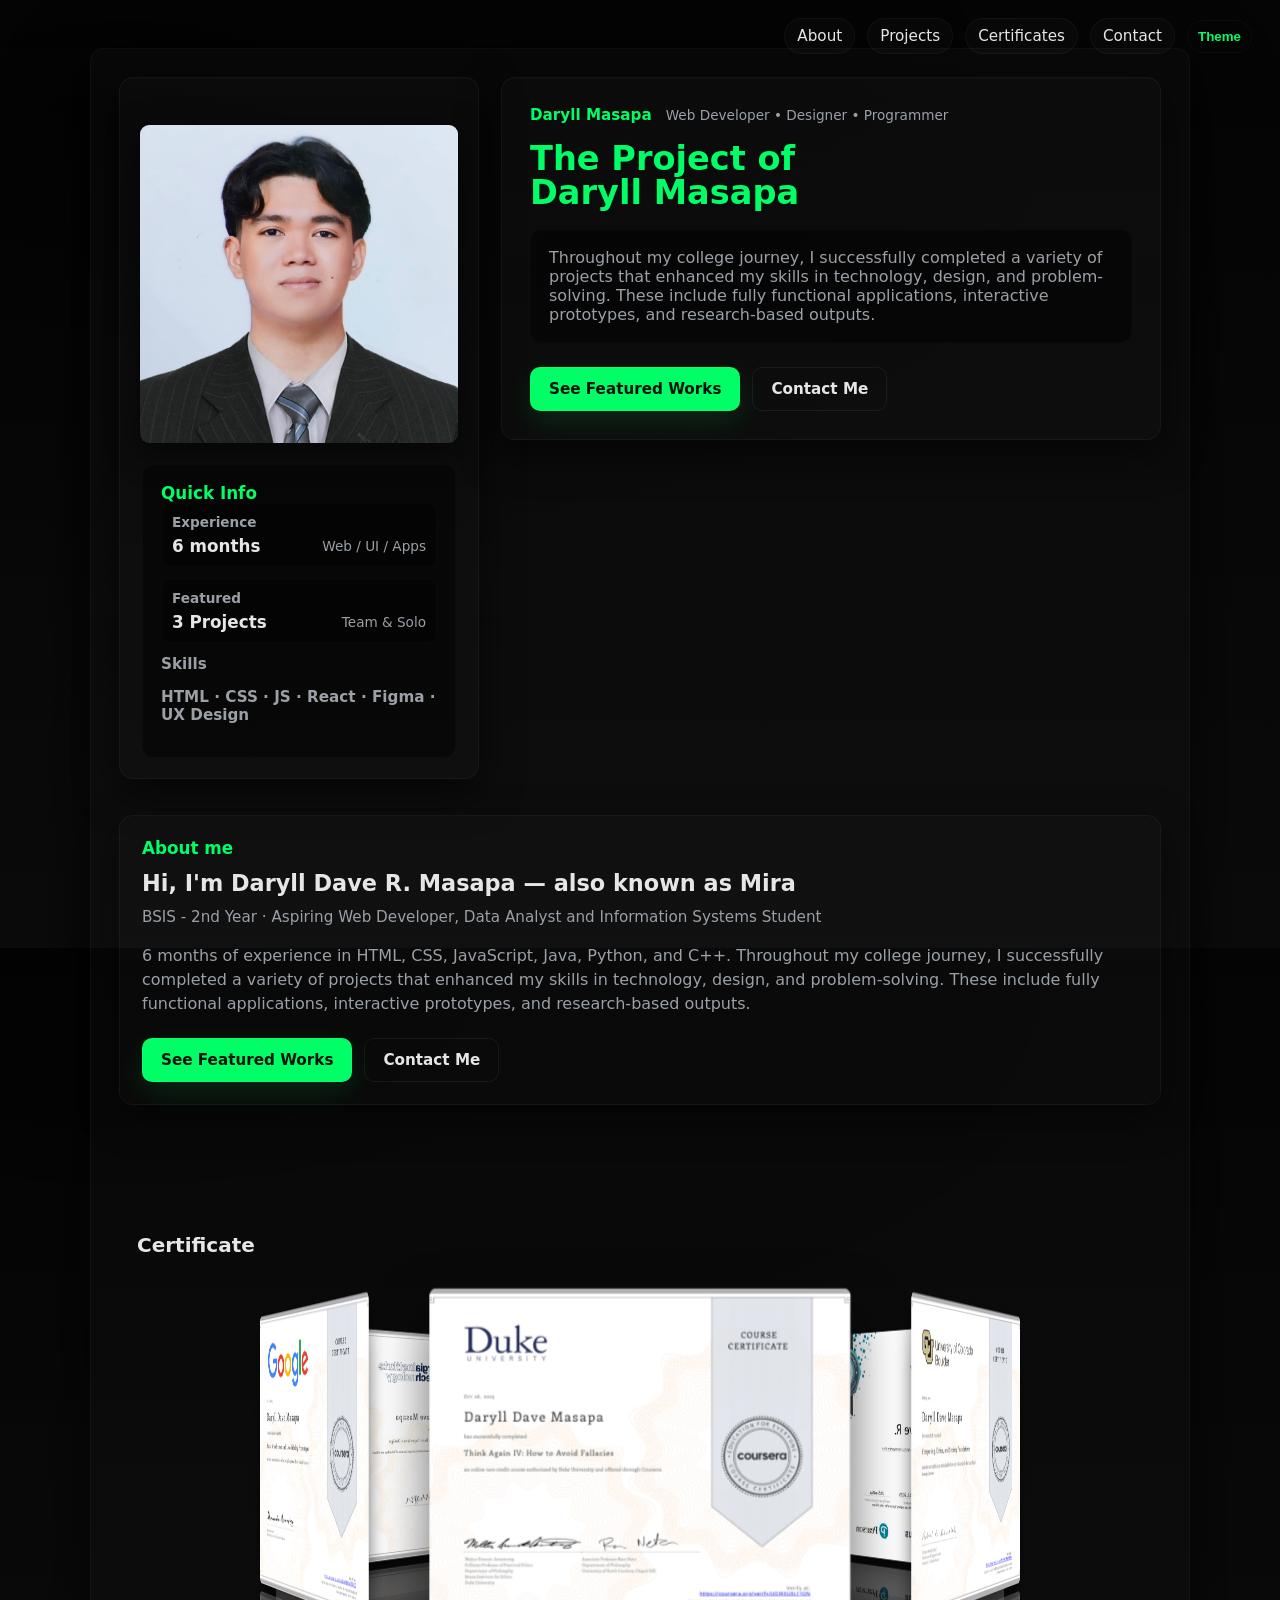
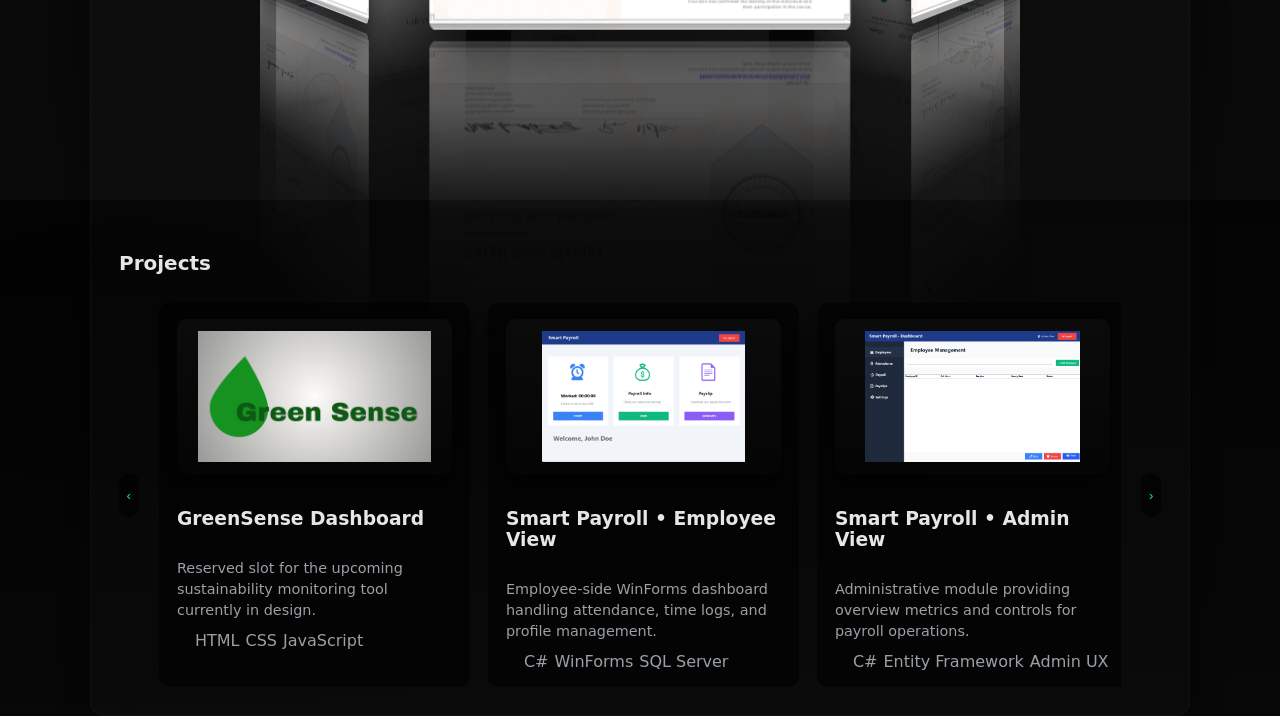
==== commit 9d10ee8a: "Refactor index.html for better structure Refactor index.html to improve structure and readability." ====
--- a/index.html
+++ b/index.html
@@ -1,308 +1,445 @@
 <!DOCTYPE html>
 <html lang="en">
-   <head>
-      <meta charset="UTF-8" />
-      <meta name="viewport" content="width=device-width, initial-scale=1.0" />
-      <title>Student Portfolio</title>
-      <link rel="stylesheet" href="Portfolio_style.css" />
-   </head>
-   <body>
-      <header class="site-header">
-         <nav class="top-nav">
+
+<head>
+    <meta charset="UTF-8" />
+    <meta name="viewport" content="width=device-width, initial-scale=1.0" />
+    <title>Student Portfolio</title>
+    <link rel="stylesheet" href="Portfolio_style.css" />
+</head>
+
+<body>
+    <header class="site-header">
+        <nav class="top-nav">
             <a href="#about">About</a>
             <a href="#projects">Projects</a>
             <a href="#achievements">Certificates</a>
             <a href="#contact">Contact</a>
             <button id="theme-toggle" class="theme-toggle" aria-pressed="false" title="Toggle theme">Theme</button>
-         </nav>
-      </header>
-
-      <main class="container">
-         <section class="hero">
+        </nav>
+    </header>
+
+    <main class="container">
+        <section class="hero">
             <div class="card card-left">
-               <div class="profile-area">
-                  <img id="profile-img" src="MASAPA draft pfp copy.png" alt="Profile Picture">
-               </div>
-
-               <div class="profile-info">
-                  <h3 class="quick-title">Quick Info
-                  <dl class="quick-list">
-                     <div class="quick-item">
-                        <dt>Experience</dt>
-                        <dd><strong>6 months</strong><span class="muted">Web / UI / Apps</span></dd>
-                     </div>
-                     <div class="quick-item">
-                        <dt>Featured</dt>
-                        <dd><strong>3 Projects</strong><span class="muted">Team & Solo</span></dd>
-                     </div>
-                  </dl>
-                  <div class="skills">
-                     <strong>Skills</strong>
-                     <p>HTML · CSS · JS · React · Figma · UX Design</p>
-                  </div>
-               </div>
+                <div class="profile-area">
+                    <img id="profile-img" src="MASAPA draft pfp copy.png" alt="Profile Picture">
+                </div>
+
+                <div class="profile-info">
+                    <h3 class="quick-title">Quick Info
+                        <dl class="quick-list">
+                            <div class="quick-item">
+                                <dt>Experience</dt>
+                                <dd><strong>6 months</strong><span class="muted">Web / UI / Apps</span></dd>
+                            </div>
+                            <div class="quick-item">
+                                <dt>Featured</dt>
+                                <dd><strong>3 Projects</strong><span class="muted">Team & Solo</span></dd>
+                            </div>
+                        </dl>
+                        <div class="skills">
+                            <strong>Skills</strong>
+                            <p>HTML · CSS · JS · React · Figma · UX Design</p>
+                        </div>
+                </div>
 
             </div>
 
             <div class="card card-center">
-               <div class="meta">
-                  <span class="name-small">Daryll Masapa</span>
-                  <span class="roles">Web Developer • Designer • Programmer</span>
-               </div>
-
-               <h1 class="hero-title">The Project of<br/>Daryll Masapa</h1>
-
-               <div class="hero-blurb">
-                  <p>
-                     Throughout my college journey, I successfully completed a variety of projects that enhanced my skills in technology, design, and problem-solving. These include fully functional applications, interactive prototypes, and research-based outputs.
-                  </p>
-               </div>
-
-               <div class="hero-ctas">
-                  <a href="#projects" class="btn btn-primary">See Featured Works</a>
-                  <a href="#contact" class="btn btn-outline">Contact Me</a>
-               </div>
-            </div>
-
-         </section>
-
-         <section id="about" class="about-card card">
+                <div class="meta">
+                    <span class="name-small">Daryll Masapa</span>
+                    <span class="roles">Web Developer • Designer • Programmer</span>
+                </div>
+
+                <h1 class="hero-title">The Project of<br/>Daryll Masapa</h1>
+
+                <div class="hero-blurb">
+                    <p>
+                        Throughout my college journey, I successfully completed a variety of projects that enhanced my skills in technology, design, and problem-solving. These include fully functional applications, interactive prototypes, and research-based outputs.
+                    </p>
+                </div>
+
+                <div class="hero-ctas">
+                    <a href="#projects" class="btn btn-primary">See Featured Works</a>
+                    <a href="#contact" class="btn btn-outline">Contact Me</a>
+                </div>
+            </div>
+
+        </section>
+
+        <section id="about" class="about-card card">
             <h2 class="about-title">About me</h2>
             <h3 class="about-name">Hi, I'm Daryll Dave R. Masapa — also known as Mira</h3>
             <p class="about-role">BSIS - 2nd Year · Aspiring Web Developer, Data Analyst and Information Systems Student</p>
             <p class="about-desc">
-               6 months of experience in HTML, CSS, JavaScript, Java, Python, and C++.
-               Throughout my college journey, I successfully completed a variety of projects that enhanced my skills in technology, design, and problem-solving. These include fully functional applications, interactive prototypes, and research-based outputs.
+                6 months of experience in HTML, CSS, JavaScript, Java, Python, and C++. Throughout my college journey, I successfully completed a variety of projects that enhanced my skills in technology, design, and problem-solving. These include fully functional applications,
+                interactive prototypes, and research-based outputs.
             </p>
             <div class="hero-ctas about-ctas">
-               <a href="#projects" class="btn btn-primary">See Featured Works</a>
-               <a href="#contact" class="btn btn-outline">Contact Me</a>
-            </div>
-         </section>
-
-         <section id="achievements" class="section-block">
-           <h2>Certificate</h2>
-
-           <style>
-             /* Parent perspective (keeps 3D but no tilt) */
-             #achievements {
-               perspective: 1400px;
-               -webkit-perspective: 1400px;
-               padding-top: 10px; /* remove extra top padding */
-               margin-top: px; /* pull section slightly closer to About */
-             }
-
-             /* Allow JS to control transforms — DO NOT use !important to block inline styles */
-             #achievements #drag-container,
-             #achievements #spin-container {
-               position: relative;
-               margin: auto;
-               transform-style: preserve-3d;
-               -webkit-transform-style: preserve-3d;
-               /* no forced transform here (removed 'transform: none !important') */
-             }
-
-             /* Landscape card size */
-             #achievements #spin-container {
-               width: 320px;
-               height: 210px;
-               transform-origin: center center;
-             }
-
-             /* Card appearance with glass reflection */
-             #achievements #spin-container img {
-               position: absolute;
-               left: 0;
-               top: 0;
-               width: 100%;
-               height: 100%;
-               object-fit: cover;
-               background: #fff;
-               border-radius: 6px;
-               box-shadow: 0 18px 40px rgba(0,0,0,0.6);
-               /* allow seeing cards when the container tilts (back side visible) */
-               backface-visibility: visible;
-               -webkit-backface-visibility: visible;
-               -webkit-transform-style: preserve-3d;
-               transform-style: preserve-3d;
-               -webkit-box-reflect: below 8px linear-gradient(transparent, rgba(255,255,255,0.03), rgba(0,0,0,0.45));
-             }
-
-             /* Ground */
-             #achievements #ground {
-               position: absolute;
-               left: 50%;
-               top: 100%;
-               transform: translate(-50%, -50%) rotateX(90deg);
-               width: 900px;
-               height: 900px;
-               background: radial-gradient(circle farthest-side, rgba(0,0,0,0.40), transparent);
-               pointer-events: none;
-             }
-           </style>
-
-           <div id="drag-container" aria-label="Certificates carousel">
-             <div id="spin-container">
-               <img src="Screenshot 2025-11-28 171926.png" alt="Certificate 1" />
-               <img src="Screenshot 2025-11-28 171949.png" alt="Certificate 2" />
-               <img src="Screenshot 2025-11-28 171900.png" alt="Certificate 3" />
-               <img src="Screenshot 2025-11-28 172008.png" alt="Certificate 4" />
-               <img src="Screenshot 2025-11-28 172042.png" alt="Certificate 5" />
-               <img src="Screenshot 2025-11-28 172108.png" alt="Certificate 6" />
-               <p style="display:none">Certificates</p>
-             </div>
-             <div id="ground"></div>
-           </div>
-
-           <script>
-             (function () {
-               var radius = 260;
-               var autoRotate = true;
-               var rotateSpeed = -60;
-               var imgWidth = 320;
-               var imgHeight = 210;
-               var spacingPadding = 16;
-
-               var odrag = document.getElementById("drag-container");
-               var ospin = document.getElementById("spin-container");
-               var aImg = ospin.getElementsByTagName("img");
-               var aVid = ospin.getElementsByTagName("video");
-               var aEle = [].slice.call(aImg).concat([].slice.call(aVid));
-
-               // sync container size with CSS
-               ospin.style.width = imgWidth + "px";
-               ospin.style.height = imgHeight + "px";
-
-               var ground = document.getElementById("ground");
-
-               function computeMinRadius() {
-                 var N = Math.max(1, aEle.length);
-                 var denom = 2 * Math.sin(Math.PI / N) || 1;
-                 var minR = (imgWidth + spacingPadding) / denom;
-                 if (!isFinite(minR) || minR < 0) minR = imgWidth;
-                 return Math.ceil(minR);
-               }
-
-               function ensureRadius(r) {
-                 return Math.max(r, computeMinRadius());
-               }
-
-               radius = ensureRadius(radius);
-               if (ground) {
-                 ground.style.width = (radius * 2.6) + "px";
-                 ground.style.height = (radius * 2.6) + "px";
-               }
-
-               function init(delayTime) {
-                 radius = ensureRadius(radius);
-                 for (var i = 0; i < aEle.length; i++) {
-                   var angle = i * (360 / aEle.length);
-                   aEle[i].style.transform = "rotateY(" + angle + "deg) translateZ(" + radius + "px)";
-                   aEle[i].style.transition = "transform 1s";
-                   aEle[i].style.transitionDelay = (delayTime || (aEle.length - i) / 4) + "s";
-                 }
-                 if (ground) {
-                   ground.style.width = (radius * 2.6) + "px";
-                   ground.style.height = (radius * 2.6) + "px";
-                 }
-               }
-
-               // --- NO vertical tilt: only rotate Y on the container ---
-               var tX = 0;
-               var sX = 0, nX = 0, desX = 0;
-
-               function applyTransformY() {
-                 // ensure container stays flat (no rotateX)
-                 odrag.style.transform = "rotateY(" + tX + "deg)";
-               }
-
-               function playSpin(yes) {
-                 ospin.style.animationPlayState = yes ? "running" : "paused";
-               }
-
-               if (autoRotate) {
-                 var animationName = rotateSpeed > 0 ? "spin" : "spinRevert";
-                 ospin.style.animation = animationName + " " + Math.abs(rotateSpeed) + "s infinite linear";
-               }
-
-               // Pointer: only horizontal movement updates rotation
-               document.onpointerdown = function (e) {
-                 clearInterval(odrag.timer);
-                 e = e || window.event;
-                 sX = e.clientX;
-
-                 this.onpointermove = function (ev) {
-                   ev = ev || window.event;
-                   nX = ev.clientX;
-                   desX = nX - sX;
-                   tX += desX * 0.12; // horizontal sensitivity
-                   applyTransformY();
-                   sX = nX;
-                 };
-
-                 this.onpointerup = function () {
-                   odrag.timer = setInterval(function () {
-                     desX *= 0.94;
-                     tX += desX * 0.12;
-                     applyTransformY();
-                     playSpin(false);
-                     if (Math.abs(desX) < 0.5) {
-                       clearInterval(odrag.timer);
-                       playSpin(true);
-                     }
-                   }, 17);
-                   this.onpointermove = this.onpointerup = null;
-                 };
-
-                 return false;
-               };
-
-               // wheel zoom (keeps minimum spacing)
-               document.onmousewheel = function (e) {
-                 e = e || window.event;
-                 var d = e.wheelDelta / 20 || -e.detail;
-                 radius = ensureRadius(Math.max(60, radius + d));
-                 init(1);
-               };
-
-               setTimeout(function () { init(0); applyTransformY(); }, 120);
-               window.addEventListener("resize", function () { radius = ensureRadius(radius); init(0); });
-             })();
-           </script>
-
-           <!-- lightbox (unchanged) -->
-           <div id="cert-lightbox" class="lightbox" aria-hidden="true">
-             <div class="lightbox-backdrop"></div>
-             <div class="lightbox-content" role="dialog" aria-modal="true">
-               <button class="lightbox-close" aria-label="Close certificate">✕</button>
-               <img id="lightbox-img" src="" alt="Expanded certificate">
-             </div>
-           </div>
-         </section>
-
-         <section id="projects" class="section-block">
+                <a href="#projects" class="btn btn-primary">See Featured Works</a>
+                <a href="#contact" class="btn btn-outline">Contact Me</a>
+            </div>
+        </section>
+
+        <section id="achievements" class="section-block">
+            <h2>Certificate</h2>
+
+            <style>
+                /* Parent perspective (keeps 3D but no tilt) */
+                #achievements {
+                    perspective: 1400px;
+                    -webkit-perspective: 1400px;
+                    padding-top: 10px;
+                    margin-top: px;
+                    
+                }
+                
+                
+                #achievements #drag-container,
+                #achievements #spin-container {
+                    position: relative;
+                    margin: auto;
+                    transform-style: preserve-3d;
+                    -webkit-transform-style: preserve-3d;
+                }
+                /* Landscape card size */
+                
+                #achievements #spin-container {
+                    width: 320px;
+                    height: 210px;
+                    transform-origin: center center;
+                }
+                /* Card appearance with glass reflection */
+                
+                #achievements #spin-container img {
+                    position: absolute;
+                    left: 0;
+                    top: 0;
+                    width: 100%;
+                    height: 100%;
+                    object-fit: cover;
+                    background: #fff;
+                    border-radius: 6px;
+                    box-shadow: 0 18px 40px rgba(0, 0, 0, 0.6);
+                    /* allow seeing cards when the container tilts (back side visible) */
+                    backface-visibility: visible;
+                    -webkit-backface-visibility: visible;
+                    -webkit-transform-style: preserve-3d;
+                    transform-style: preserve-3d;
+                    -webkit-box-reflect: below 8px linear-gradient(transparent, rgba(255, 255, 255, 0.03), rgba(0, 0, 0, 0.45));
+                }
+                /* Ground */
+                
+                #achievements #ground {
+                    position: absolute;
+                    left: 50%;
+                    top: 100%;
+                    transform: translate(-50%, -50%) rotateX(90deg);
+                    width: 900px;
+                    height: 900px;
+                    background: radial-gradient(circle farthest-side, rgba(0, 0, 0, 0.40), transparent);
+                    pointer-events: none;
+                }
+            </style>
+
+            <div id="drag-container" aria-label="Certificates carousel">
+                <div id="spin-container">
+                    <img src="Screenshot 2025-11-28 171926.png" alt="Certificate 1" />
+                    <img src="Screenshot 2025-11-28 171949.png" alt="Certificate 2" />
+                    <img src="Screenshot 2025-11-28 171900.png" alt="Certificate 3" />
+                    <img src="Screenshot 2025-11-28 172008.png" alt="Certificate 4" />
+                    <img src="Screenshot 2025-11-28 172042.png" alt="Certificate 5" />
+                    <img src="Screenshot 2025-11-28 172108.png" alt="Certificate 6" />
+                    <p style="display:none">Certificates</p>
+                </div>
+                <div id="ground"></div>
+            </div>
+
+            <script>
+                (function() {
+                    var radius = 260;
+                    var autoRotate = true;
+                    var rotateSpeed = -60;
+                    var imgWidth = 320;
+                    var imgHeight = 210;
+                    var spacingPadding = 16;
+
+                    var odrag = document.getElementById("drag-container");
+                    var ospin = document.getElementById("spin-container");
+                    var aImg = ospin.getElementsByTagName("img");
+                    var aVid = ospin.getElementsByTagName("video");
+                    var aEle = [].slice.call(aImg).concat([].slice.call(aVid));
+
+                    // sync container size with CSS
+                    ospin.style.width = imgWidth + "px";
+                    ospin.style.height = imgHeight + "px";
+
+                    var ground = document.getElementById("ground");
+
+                    function computeMinRadius() {
+                        var N = Math.max(1, aEle.length);
+                        var denom = 2 * Math.sin(Math.PI / N) || 1;
+                        var minR = (imgWidth + spacingPadding) / denom;
+                        if (!isFinite(minR) || minR < 0) minR = imgWidth;
+                        return Math.ceil(minR);
+                    }
+
+                    function ensureRadius(r) {
+                        return Math.max(r, computeMinRadius());
+                    }
+
+                    radius = ensureRadius(radius);
+                    if (ground) {
+                        ground.style.width = (radius * 2.6) + "px";
+                        ground.style.height = (radius * 2.6) + "px";
+                    }
+
+                    function init(delayTime) {
+                        radius = ensureRadius(radius);
+                        for (var i = 0; i < aEle.length; i++) {
+                            var angle = i * (360 / aEle.length);
+                            aEle[i].style.transform = "rotateY(" + angle + "deg) translateZ(" + radius + "px)";
+                            aEle[i].style.transition = "transform 1s";
+                            aEle[i].style.transitionDelay = (delayTime || (aEle.length - i) / 4) + "s";
+                        }
+                        if (ground) {
+                            ground.style.width = (radius * 2.6) + "px";
+                            ground.style.height = (radius * 2.6) + "px";
+                        }
+                    }
+
+                    // --- NO vertical tilt: only rotate Y on the container ---
+                    var tX = 0;
+                    var sX = 0,
+                        nX = 0,
+                        desX = 0;
+
+                    function applyTransformY() {
+                        // ensure container stays flat (no rotateX)
+                        odrag.style.transform = "rotateY(" + tX + "deg)";
+                    }
+
+                    function playSpin(yes) {
+                        ospin.style.animationPlayState = yes ? "running" : "paused";
+                    }
+
+                    if (autoRotate) {
+                        var animationName = rotateSpeed > 0 ? "spin" : "spinRevert";
+                        ospin.style.animation = animationName + " " + Math.abs(rotateSpeed) + "s infinite linear";
+                    }
+
+                    // Pointer: only horizontal movement updates rotation
+                    document.onpointerdown = function(e) {
+                        clearInterval(odrag.timer);
+                        e = e || window.event;
+                        sX = e.clientX;
+
+                        this.onpointermove = function(ev) {
+                            ev = ev || window.event;
+                            nX = ev.clientX;
+                            desX = nX - sX;
+                            tX += desX * 0.12; // horizontal sensitivity
+                            applyTransformY();
+                            sX = nX;
+                        };
+
+                        this.onpointerup = function() {
+                            odrag.timer = setInterval(function() {
+                                desX *= 0.94;
+                                tX += desX * 0.12;
+                                applyTransformY();
+                                playSpin(false);
+                                if (Math.abs(desX) < 0.5) {
+                                    clearInterval(odrag.timer);
+                                    playSpin(true);
+                                }
+                            }, 17);
+                            this.onpointermove = this.onpointerup = null;
+                        };
+
+                        return false;
+                    };
+
+                    // wheel zoom (keeps minimum spacing)
+                    document.onmousewheel = function(e) {
+                        e = e || window.event;
+                        var d = e.wheelDelta / 20 || -e.detail;
+                        radius = ensureRadius(Math.max(60, radius + d));
+                        init(1);
+                    };
+
+                    setTimeout(function() {
+                        init(0);
+                        applyTransformY();
+                    }, 120);
+                    window.addEventListener("resize", function() {
+                        radius = ensureRadius(radius);
+                        init(0);
+                    });
+                })();
+            </script>
+
+            <!-- lightbox (unchanged) -->
+            <div id="cert-lightbox" class="lightbox" aria-hidden="true">
+                <div class="lightbox-backdrop"></div>
+                <div class="lightbox-content" role="dialog" aria-modal="true">
+                    <button class="lightbox-close" aria-label="Close certificate">✕</button>
+                    <img id="lightbox-img" src="" alt="Expanded certificate">
+                </div>
+            </div>
+        </section>
+
+        <section id="projects" class="section-block">
             <h2>Projects</h2>
 
             <div class="carousel-wrap">
-               <button class="carousel-btn prev-btn" aria-label="Previous projects">‹</button>
-
-               <div class="carousel">
-                  <div class="carousel-viewport">
-                     <div class="carousel-track">
-                        <div class="project-card"><img class="expand-img" src="Screenshot 2025-11-28 184941.png" alt="Project 1"></div>
-                        <div class="project-card"><img class="expand-img" src="Screenshot 2025-11-28 184754.png" alt="Project 2"></div>
-                        <div class="project-card"><img class="expand-img" src="Screenshot 2025-06-03 205012.png" alt="Project 3"></div>
-                        <div class="project-card"><img class="expand-img" src="Screenshot 2025-06-03 203202.png" alt="Project 4"></div>
-                        <div class="project-card"><img class="expand-img" src="Screenshot 2025-11-28 185019.png" alt="Project 5"></div>
-                     </div>
-                  </div>
-               </div>
-
-               <button class="carousel-btn next-btn" aria-label="Next projects">›</button>
-            </div>
-         </section>
-      </main>
-
-      <script src="portfolio_task4_script.js"></script>
-   </body>
+                <button class="carousel-btn prev-btn" aria-label="Previous projects">‹</button>
+
+                <div class="carousel">
+                    <div class="carousel-viewport">
+                        <div class="carousel-track">
+                            <div class="project-card"
+                                data-project-link="https://m1r4-cle.github.io/Green_Sense/"
+                                data-project-link-label="View GreenSense">
+                                <figure class="project-media">
+                                    <img src="Greensense.png" alt="GreenSense sustainability dashboard mockup">
+                                </figure>
+                                <div class="project-info">
+                                    <h3 class="project-title">GreenSense Dashboard</h3>
+                                    <p class="project-desc">Reserved slot for the upcoming sustainability monitoring tool currently in design.</p>
+                                    <ul class="project-tags">
+                                        <li>HTML</li>
+                                        <li>CSS</li>
+                                        <li>JavaScript</li>
+                                    </ul>
+                                </div>
+                            </div>
+                            <div class="project-card">
+                                <figure class="project-media">
+                                    <img src="SPR EMP Dashboard.png" alt="Smart Payroll employee dashboard interface">
+                                </figure>
+                                <div class="project-info">
+                                    <h3 class="project-title">Smart Payroll • Employee View</h3>
+                                    <p class="project-desc">Employee-side WinForms dashboard handling attendance, time logs, and profile management.</p>
+                                    <ul class="project-tags">
+                                        <li>C#</li>
+                                        <li>WinForms</li>
+                                        <li>SQL Server</li>
+                                    </ul>
+                                </div>
+                            </div>
+                            <div class="project-card">
+                                <figure class="project-media">
+                                    <img src="SPR Admin Dasboard.png" alt="Smart Payroll admin dashboard interface">
+                                </figure>
+                                <div class="project-info">
+                                    <h3 class="project-title">Smart Payroll • Admin View</h3>
+                                    <p class="project-desc">Administrative module providing overview metrics and controls for payroll operations.</p>
+                                    <ul class="project-tags">
+                                        <li>C#</li>
+                                        <li>Entity Framework</li>
+                                        <li>Admin UX</li>
+                                    </ul>
+                                </div>
+                            </div>
+                            <div class="project-card">
+                                <figure class="project-media">
+                                    <img src="SPR Login.png" alt="Smart Payroll login window">
+                                </figure>
+                                <div class="project-info">
+                                    <h3 class="project-title">Smart Payroll • Login</h3>
+                                    <p class="project-desc">Credential gate with layered validation and role-based routing into the payroll suite.</p>
+                                    <ul class="project-tags">
+                                        <li>Security</li>
+                                        <li>.NET</li>
+                                        <li>UX</li>
+                                    </ul>
+                                </div>
+                            </div>
+                            <div class="project-card">
+                                <figure class="project-media">
+                                    <img src="KITAKO MOBILE DASHBOARD.png" alt="Kitako mobile dashboard analytics screen">
+                                </figure>
+                                <div class="project-info">
+                                    <h3 class="project-title">Kitako Mobile Dashboard</h3>
+                                    <p class="project-desc">Mobile-first analytics overview designed to summarize cooperative KPIs at a glance.</p>
+                                    <ul class="project-tags">
+                                        <li>Java</li>
+                                        <li>Java GUI</li>
+                                        <li>Mobile UI</li>
+                                    </ul>
+                                </div>
+                            </div>
+                            <div class="project-card">
+                                <figure class="project-media">
+                                    <img src="KITAKO MOBILE DASBOARD 2.png" alt="Kitako mobile inventory management screen">
+                                </figure>
+                                <div class="project-info">
+                                    <h3 class="project-title">Kitako Inventory Screen</h3>
+                                    <p class="project-desc">Detailed stock management view supporting inline edits and quick inventory adjustments.</p>
+                                    <ul class="project-tags">
+                                        <li>Java</li>
+                                        <li>JAVA GUI</li>
+                                        <li>Mobile UI</li>
+                                    </ul>
+                                </div>
+                            </div>
+                        </div>
+                    </div>
+                </div>
+
+                <button class="carousel-btn next-btn" aria-label="Next projects">›</button>
+            </div>
+        </section>
+    </main>
+
+    <div id="project-lightbox" class="project-lightbox" aria-hidden="true">
+        <div class="project-lightbox__backdrop"></div>
+        <div class="project-lightbox__content" role="dialog" aria-modal="true">
+            <button class="project-lightbox__close" aria-label="Close project view">✕</button>
+            <div class="project-lightbox__media">
+                <img id="project-lightbox-img" src="" alt="Project preview">
+            </div>
+            <div class="project-lightbox__details">
+                <h2 id="project-lightbox-title"></h2>
+                <p id="project-lightbox-desc"></p>
+                <ul id="project-lightbox-tags" class="project-lightbox__tags"></ul>
+            </div>
+            <div id="project-lightbox-link-row" class="project-lightbox__link-row" hidden>
+                <span class="project-lightbox__link-label">Project link:</span>
+                <a id="project-lightbox-link"
+                   class="project-lightbox__link-anchor"
+                   href="#"
+                   target="_blank"
+                   rel="noopener noreferrer">
+                   Open project
+                </a>
+            </div>
+        </div>
+    </div>
+
+    <script src="portfolio_task4_script.js"></script>
+    <script>
+        const projectLinkRow = document.getElementById('project-lightbox-link-row');
+        const projectLinkAnchor = document.getElementById('project-lightbox-link');
+
+        // ... inside the function that opens the lightbox
+        if (projectLinkRow && projectLinkAnchor && linkUrl) {
+            projectLinkAnchor.href = linkUrl;
+            projectLinkAnchor.textContent = linkLabel;
+            projectLinkRow.hidden = false;
+        } else if (projectLinkRow) {
+            projectLinkRow.hidden = true;
+        }
+    </script>
+</body>
 </html>
+
+<style>
+.project-card:focus,
+.project-card:focus-visible {
+  outline: none;
+  box-shadow: none;
+}
+</style>
--- a/Portfolio_style.css
+++ b/Portfolio_style.css
@@ -159,15 +159,13 @@
   cursor:pointer;
 }
 .carousel { position: relative; }
-/* Hide horizontal scrollbar by default; reveal when hovering the carousel */
 .carousel-viewport {
   overflow-x: auto;
   -webkit-overflow-scrolling: touch;
-  scrollbar-width: none;        /* Firefox: hide */
-  -ms-overflow-style: none;     /* IE/Edge fallback: hide */
-}
-
-/* WebKit: set scrollbar height to 0 so it's invisible */
+  scrollbar-width: none;        
+  -ms-overflow-style: none;     
+}
+
 .carousel-viewport::-webkit-scrollbar {
   height: 0;
   transition: height 180ms ease;
@@ -178,16 +176,15 @@
   border: 2px solid rgba(0,0,0,0.16);
 }
 
-/* show a thin translucent scrollbar when user hovers the carousel area or focuses it */
 .carousel-wrap:hover .carousel-viewport,
 .carousel-viewport:hover,
 .carousel-viewport:focus {
-  scrollbar-width: thin; /* Firefox: show thin */
+  scrollbar-width: thin; 
 }
 .carousel-wrap:hover .carousel-viewport::-webkit-scrollbar,
 .carousel-viewport:hover::-webkit-scrollbar,
 .carousel-viewport:focus::-webkit-scrollbar {
-  height: 8px; /* WebKit: reveal */
+  height: 8px; 
 }
 .carousel-wrap:hover .carousel-viewport::-webkit-scrollbar-thumb,
 .carousel-viewport:hover::-webkit-scrollbar-thumb,
@@ -210,36 +207,95 @@
   border-radius: 10px;
   padding: 12px;
   background: rgba(0,0,0,0.45);
-  display:flex;
-  align-items:center;
-  justify-content:center;
-  overflow: hidden;
-}
-
-.certificate-card img,
-.project-card img {
+}
+
+.certificate-card {
+  display:flex;
+  align-items:center;
+  justify-content:center;
+  overflow:hidden;
+}
+
+.certificate-card img {
   display:block;
   width:100%;
-  height:220px; /* increased from 160px to make the certificate taller */
+  height:220px;
   object-fit:cover;
   border-radius:6px;
 }
 
+.project-card {
+  display:flex;
+  flex-direction:column;
+  gap:16px;
+  background:rgba(0,0,0,0.55);
+  padding:16px 18px;
+  align-items:stretch;
+}
+
+.project-media {
+  position:relative;
+  width:100%;
+  max-width:280px;
+  margin:0 auto;
+  aspect-ratio:16 / 9;
+  border-radius:10px;
+  overflow:hidden;
+  background:linear-gradient(180deg, rgba(12,12,12,0.9), rgba(5,5,5,0.9));
+  box-shadow:0 12px 24px rgba(0,0,0,0.45);
+  display:flex;
+  align-items:center;
+  justify-content:center;
+  padding:12px;
+}
+
+.project-media img {
+  width:100%;
+  height:100%;
+  object-fit:contain;
+  border-radius:6px;
+}
+
+.project-info {
+  display:flex;
+  flex-direction:column;
+  gap:10px;
+  align-items:flex-start;
+  text-align:left;
+}
+
+.project-desc {
+  margin:0;
+  font-size:0.9rem;
+  line-height:1.45;
+  color:var(--muted);
+}
+
+.project-tags {
+  margin:0;
+  padding:0;
+  list-style:none;
+  display:flex;
+  flex-wrap:wrap;
+  gap:6px;
+  justify-content:flex-start;
+}
+
 @media (max-width:980px){
-  .certificate-card, .project-card {
-    flex: 0 0 calc((100% - 18px) / 2);
-    max-width: calc((100% - 18px) / 2);
-    height: 1500px; /* added: outer box height at ≤980px */
-  }
-  .certificate-card img, .project-card img { height:180px; } /* increased from 140px */
+  .certificate-card,
+  .project-card {
+    flex:0 0 calc((100% - 18px) / 2);
+    max-width:calc((100% - 18px) / 2);
+  }
+  .certificate-card img { height:180px; }
 }
 @media (max-width:600px){
-  .certificate-card, .project-card {
-    flex: 0 0 100%;
-    max-width: 100%;
-    height: 210px; /* added: outer box height at ≤600px */
-  }
-  .certificate-card img, .project-card img { height:200px; } /* keep mobile size */
+  .certificate-card,
+  .project-card {
+    flex:0 0 100%;
+    max-width:100%;
+  }
+  .certificate-card img { height:200px; }
 }
 
 .carousel-btn{
@@ -282,7 +338,7 @@
   z-index:1200;
   align-items:center;
   justify-content:center;
-  background: rgba(6,8,10,0.42); /* subtle tinted window */
+  background: rgba(6,8,10,0.42); 
   backdrop-filter: blur(6px);
   -webkit-backdrop-filter: blur(6px);
 }
@@ -291,29 +347,29 @@
 .lightbox-content{
   position:relative;
   z-index:2;
-  max-width:1300px;      /* increased slightly to make it a bit bigger */
+  max-width:1300px;      
   width:92vw;
   max-height:92vh;
   padding:20px;
   box-sizing:border-box;
   display:grid;
-  grid-template-columns: 1fr 480px; /* wider meta column for the description/button */
+  grid-template-columns: 1fr 480px; 
   gap:26px;
   align-items:stretch;
-  background: transparent; /* keep content panel transparent so backdrop shows through */
+  background: transparent; 
 }
 .lightbox-content img{
   width:100%;
   height:100%;
   object-fit:contain;
-  border-radius:10px; /* a touch larger radius */
+  border-radius:10px; 
   box-shadow:0 30px 80px rgba(0,0,0,0.65);
   background:#111;
 }
 
 /* meta panel on the right: tinted "window" effect */
 .lightbox-meta{
-  background: linear-gradient(rgba(18,18,18,0.56), rgba(18,18,18,0.46)); /* tinted, see-through */
+  background: linear-gradient(rgba(18,18,18,0.56), rgba(18,18,18,0.46)); 
   padding:24px;
   border-radius:14px;
   position:relative;
@@ -438,9 +494,8 @@
 }
 
 /* --- 3D carousel (scoped to Certificates section) --- */
-/* push certificates lower */
 #achievements {
-  margin-top: 110px; /* increased top space so heading is lower on the page */
+  margin-top: 110px; 
   position: relative;
 }
 
@@ -501,46 +556,196 @@
   to   { -webkit-transform: rotateY(0deg); transform: rotateY(0deg); }
 }
 
-/* make container height adapt to image height + padding (allow dynamic resizing) */
 #achievements #drag-container,
 #achievements #spin-container {
   height: auto;
-  min-height: 260px; /* fallback tall enough for visual */
-  padding-top: 36px;   /* increased top padding so carousel items sit lower */
+  min-height: 260px; 
+  padding-top: 36px;   
   padding-bottom: 40px;
 }
 
-/* add specific spacing for the section title inside achievements */
 #achievements h2 {
-  margin-top: 8px;    /* small offset from top of section */
-  margin-bottom: 26px; /* larger gap between the "Certificate" word and the carousel */
-  padding-left: 18px; /* align heading visually with carousel center */
+  margin-top: 8px;    
+  margin-bottom: 26px; 
+  padding-left: 18px; 
   font-size: 1.25rem;
 }
 
-/* small responsive tweaks (allow carousel to expand circle on narrow viewports) */
 @media (max-width: 720px) {
   #achievements #drag-container { min-height: 220px; padding-bottom: 28px; }
   #achievements #ground { width: 520px; height: 520px; }
 }
 
-/* Add larger vertical spacing before Projects section so page scrolls longer */
 #projects {
-  margin-top: 220px; /* increase or reduce this value to taste */
+  margin-top: 220px; 
   padding-top: 12px;
 }
 
 #projects .carousel-wrap {
-  margin-top: 28px; /* extra space between title and carousel */
+  margin-top: 28px; 
 }
 
 #achievements #drag-container {
-  /* remove tilt: ensure no rotateX here */
   transform: none;
-  /* or: transform: rotateX(0deg); */
-  touch-action: none;          /* allow both horizontal and vertical pointer moves */
+  touch-action: none;          
   cursor: grab;
   user-select: none;
   -webkit-user-select: none;
   will-change: transform;
 }
+
+.project-lightbox {
+  display:none;
+  position:fixed;
+  inset:0;
+  z-index:1400;
+  align-items:center;
+  justify-content:center;
+  padding:24px;
+}
+.project-lightbox.open { display:flex; }
+
+.project-lightbox__backdrop {
+  position:absolute;
+  inset:0;
+  background:rgba(4,6,8,0.78);
+  backdrop-filter:blur(10px);
+  -webkit-backdrop-filter:blur(10px);
+}
+
+.project-lightbox__content {
+  position:relative;
+  z-index:1;
+  width:min(1200px,96vw);
+  max-height:92vh;
+  padding:32px;
+  display:grid;
+  grid-template-columns:minmax(0,1.45fr) minmax(0,1fr);
+  gap:32px;
+  background:linear-gradient(135deg, rgba(18,18,20,0.94), rgba(10,10,12,0.92));
+  border:1px solid rgba(255,255,255,0.05);
+  border-radius:20px;
+  box-shadow:0 40px 120px rgba(0,0,0,0.72);
+  overflow:hidden;
+}
+
+.project-lightbox__media {
+  position:relative;
+  padding:18px;
+  border-radius:16px;
+  background:rgba(6,8,12,0.92);
+  box-shadow:0 24px 60px rgba(0,0,0,0.55);
+  display:flex;
+  align-items:center;
+  justify-content:center;
+}
+.project-lightbox__media img {
+  width:100%;
+  height:100%;
+  object-fit:contain;
+  border-radius:12px;
+}
+
+.project-lightbox__details {
+  display:flex;
+  flex-direction:column;
+  gap:18px;
+  color:var(--text);
+}
+.project-lightbox__details h2 {
+  margin:0;
+  font-size:2rem;
+  font-weight:800;
+  color:var(--accent);
+}
+.project-lightbox__details p {
+  margin:0;
+  font-size:0.95rem;
+  line-height:1.6;
+  color:var(--muted);
+}
+
+.project-lightbox__tags {
+  margin:0;
+  padding:0;
+  list-style:none;
+  display:flex;
+  flex-wrap:wrap;
+  gap:10px;
+}
+.project-lightbox__tags li {
+  padding:6px 14px;
+  border-radius:999px;
+  background:rgba(255,255,255,0.08);
+  border:1px solid rgba(255,255,255,0.08);
+  font-weight:600;
+  font-size:0.85rem;
+  letter-spacing:0.02em;
+  color:var(--text);
+}
+
+.project-lightbox__close {
+  position:absolute;
+  top:18px;
+  right:18px;
+  width:40px;
+  height:40px;
+  border-radius:10px;
+  border:1px solid rgba(255,255,255,0.15);
+  background:rgba(7,10,12,0.8);
+  color:var(--accent);
+  font-size:18px;
+  cursor:pointer;
+  display:flex;
+  align-items:center;
+  justify-content:center;
+  transition:background 160ms ease, transform 160ms ease;
+}
+.project-lightbox__close:hover,
+.project-lightbox__close:focus-visible {
+  background:rgba(0,0,0,0.9);
+  transform:translateY(-1px);
+}
+
+.project-lightbox__link-row { display:flex; gap:12px; align-items:center; margin-top:6px; }
+.project-lightbox__link-label { font-size:0.85rem; text-transform:uppercase; letter-spacing:0.15em; color:var(--muted); }
+.project-lightbox__link-anchor { padding:8px 16px; border-radius:999px; background:rgba(0,0,0,0.55); color:var(--accent); font-weight:600; text-decoration:none; transition:background 160ms ease, transform 160ms ease; }
+.project-lightbox__link-anchor:hover,
+.project-lightbox__link-anchor:focus-visible { background:rgba(0,0,0,0.75); transform:translateY(-1px); }
+
+@media (max-width:1024px) {
+  .project-lightbox__content {
+    grid-template-columns:1fr;
+    max-height:94vh;
+    padding:28px;
+  }
+  .project-lightbox__media {
+    max-height:48vh;
+  }
+}
+
+@media (max-width:640px) {
+  .project-lightbox {
+    padding:12px;
+  }
+  .project-lightbox__content {
+    padding:22px;
+    gap:20px;
+    border-radius:16px;
+  }
+  .project-lightbox__close {
+    top:12px;
+    right:12px;
+  }
+  .project-lightbox__details h2 {
+    font-size:1.6rem;
+  }
+}
+
+.project-card:focus,
+.project-card:focus-visible {
+  outline: none;
+  box-shadow: none;
+}
+
+
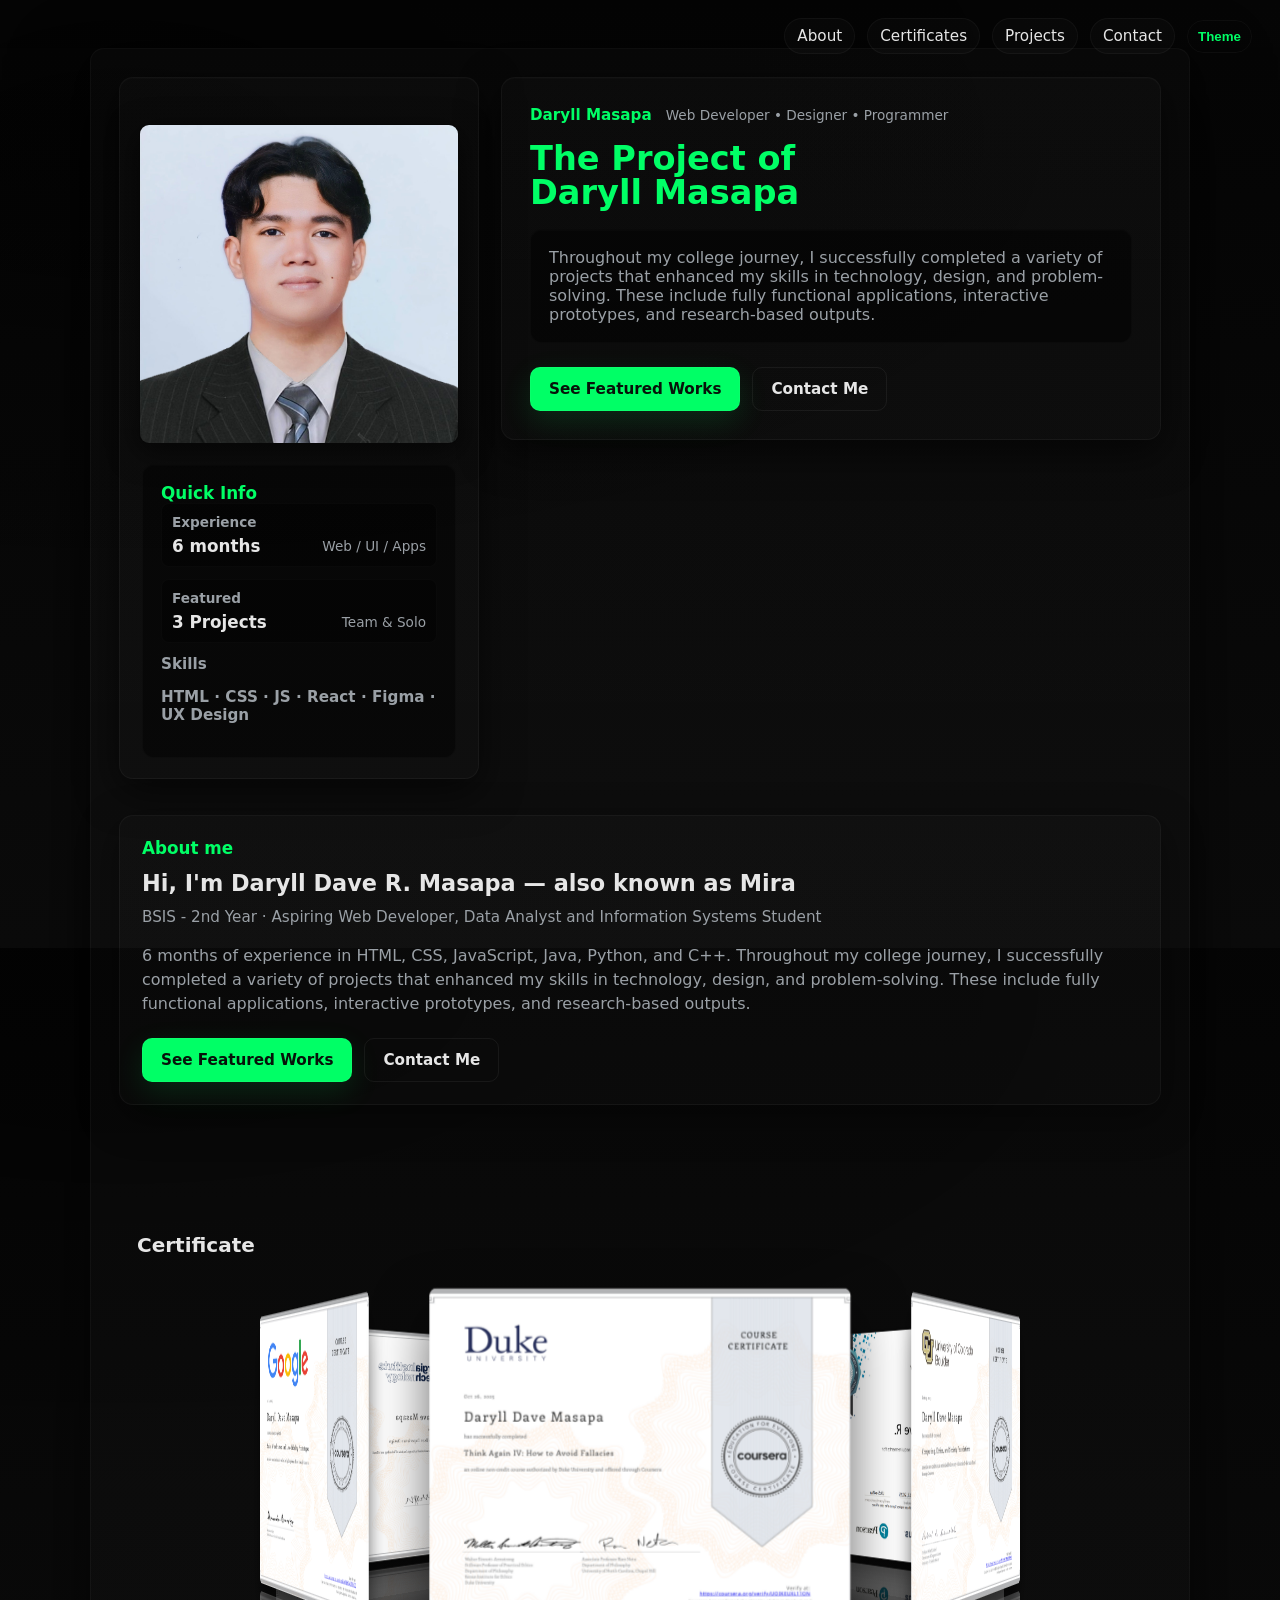
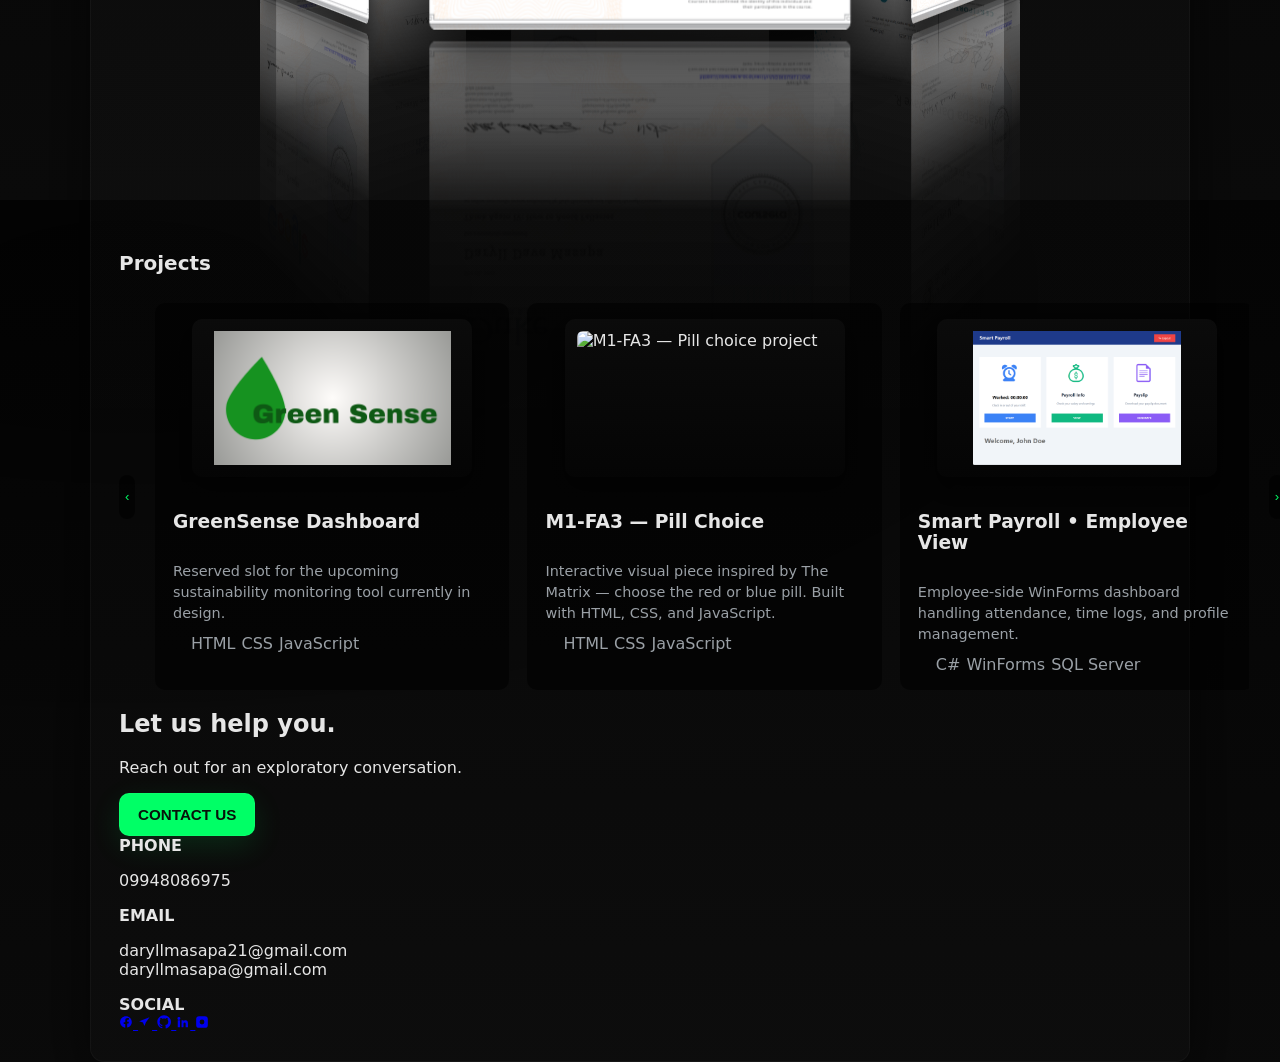
==== commit ebf25293: "Add contact section and project card for M1-FA3" ====
--- a/index.html
+++ b/index.html
@@ -12,8 +12,8 @@
     <header class="site-header">
         <nav class="top-nav">
             <a href="#about">About</a>
+            <a href="#achievements">Certificates</a>
             <a href="#projects">Projects</a>
-            <a href="#achievements">Certificates</a>
             <a href="#contact">Contact</a>
             <button id="theme-toggle" class="theme-toggle" aria-pressed="false" title="Toggle theme">Theme</button>
         </nav>
@@ -315,6 +315,22 @@
                                     </ul>
                                 </div>
                             </div>
+                            <div class="project-card"
+                                data-project-link="https://masapa1.github.io/M1-FA3/"
+                                data-project-link-label="View M1-FA3">
+                                <figure class="project-media">
+                                    <img src="M1-FA3.png" alt="M1-FA3 — Pill choice project">
+                                </figure>
+                                <div class="project-info">
+                                    <h3 class="project-title">M1-FA3 — Pill Choice</h3>
+                                    <p class="project-desc">Interactive visual piece inspired by The Matrix — choose the red or blue pill. Built with HTML, CSS, and JavaScript.</p>
+                                    <ul class="project-tags">
+                                        <li>HTML</li>
+                                        <li>CSS</li>
+                                        <li>JavaScript</li>
+                                    </ul>
+                                </div>
+                            </div>
                             <div class="project-card">
                                 <figure class="project-media">
                                     <img src="SPR EMP Dashboard.png" alt="Smart Payroll employee dashboard interface">
@@ -392,7 +408,71 @@
                 <button class="carousel-btn next-btn" aria-label="Next projects">›</button>
             </div>
         </section>
-    </main>
+
+        <!-- Contact section — left info + right decorative art -->
+<section id="contact" class="contact-section">
+  <div class="contact-card contact-design">
+    <div class="contact-left">
+      <h2 class="contact-title">Let us help you.</h2>
+      <p class="contact-sub">Reach out for an exploratory conversation.</p>
+      <button id="open-contact" class="btn btn-primary">CONTACT US</button>
+
+      <div class="contact-info">
+        <div class="contact-item">
+          <strong>PHONE</strong>
+          <p>09948086975</p>
+        </div>
+
+        <div class="contact-item">
+          <strong>EMAIL</strong>
+          <p>daryllmasapa21@gmail.com<br>daryllmasapa@gmail.com</p>
+        </div>
+
+        <div class="contact-item">
+          <strong>SOCIAL</strong>
+          <div class="social-icons">
+            <a href="https://www.facebook.com/https.mimim1rcle.com.ph" class="social-btn" aria-label="facebook" title="Facebook" target="_blank" rel="noopener noreferrer">
+              <!-- Facebook SVG -->
+              <svg width="14" height="14" viewBox="0 0 24 24" fill="none" aria-hidden>
+                <path d="M22 12.07C22 6.48 17.52 2 11.93 2S1.85 6.48 1.85 12.07C1.85 17.06 5.93 21.18 10.72 21.93v-6.71H8.07v-2.86h2.65V9.41c0-2.62 1.56-4.06 3.95-4.06 1.15 0 2.35.2 2.35.2v2.59h-1.32c-1.3 0-1.7.81-1.7 1.64v1.98h2.9l-.46 2.86h-2.44v6.71C18.07 21.18 22 17.06 22 12.07z" fill="currentColor"/>
+              </svg>
+            </a>
+            <a href="#" class="social-btn" aria-label="telegram" title="Telegram" target="_blank" rel="noopener noreferrer">
+              <!-- Telegram SVG -->
+              <svg width="14" height="14" viewBox="0 0 24 24" fill="none" aria-hidden>
+                <path d="M22 3L2 10.5 8.5 13l2.5 6 2.5-6 6.5-9.5z" fill="currentColor"/>
+              </svg>
+            </a>
+            <a href="https://github.com/M1R4-CLE" class="social-btn" aria-label="github" title="GitHub" target="_blank" rel="noopener noreferrer">
+              <!-- GitHub SVG -->
+              <svg width="14" height="14" viewBox="0 0 24 24" fill="none" aria-hidden>
+                <path d="M12 .5C5.65.5.5 5.65.5 12c0 5.08 3.29 9.38 7.86 10.9.57.1.78-.25.78-.55 0-.27-.01-1-.02-1.96-3.2.7-3.88-1.54-3.88-1.54-.52-1.32-1.27-1.67-1.27-1.67-1.04-.71.08-.7.08-.7 1.15.08 1.75 1.18 1.75 1.18 1.02 1.75 2.67 1.25 3.32.96.1-.75.4-1.25.73-1.54-2.56-.29-5.25-1.28-5.25-5.69 0-1.26.45-2.29 1.18-3.09-.12-.29-.51-1.45.11-3.02 0 0 .97-.31 3.18 1.18a11.04 11.04 0 012.9-.39c.98 0 1.98.13 2.9.39 2.2-1.5 3.17-1.18 3.17-1.18.62 1.57.23 2.73.11 3.02.74.8 1.18 1.83 1.18 3.09 0 4.42-2.7 5.4-5.28 5.68.41.36.78 1.07.78 2.16 0 1.56-.02 2.82-.02 3.21 0 .3.2.66.79.55C20.71 21.38 24 17.08 24 12c0-6.35-5.15-11.5-11.99-11.5z" fill="currentColor"/>
+              </svg>
+            </a>
+            <a href="https://www.linkedin.com/in/masapa/" class="social-btn" aria-label="linkedin" title="LinkedIn" target="_blank" rel="noopener noreferrer">
+              <!-- LinkedIn SVG -->
+              <svg width="14" height="14" viewBox="0 0 24 24" fill="none" aria-hidden>
+                <path d="M4.98 3.5a2.5 2.5 0 11-.01 5.01 2.5 2.5 0 01.01-5zM3 8.98h3.96V21H3V8.98zM9.5 8.98H13v1.6h.06c.46-.87 1.6-1.78 3.3-1.78 3.53 0 4.18 2.33 4.18 5.36V21h-3.96v-5.18c0-1.24 0-2.84-1.73-2.84-1.74 0-2.01 1.36-2.01 2.75V21H9.5V8.98z" fill="currentColor"/>
+              </svg>
+            </a>
+            <a href="https://www.instagram.com/https.mimim1r4cle.is/" class="social-btn" aria-label="instagram" title="Instagram" target="_blank" rel="noopener noreferrer">
+              <!-- Instagram SVG -->
+                <svg width="14" height="14" viewBox="0 0 24 24" fill="none" aria-hidden>
+                <path d="M7 2h10a5 5 0 015 5v10a5 5 0 01-5 5H7a5 5 0 01-5-5V7a5 5 0 015-5zm5 5.9a4.1 4.1 0 100 8.2 4.1 4.1 0 000-8.2zm5.1-.6a1.1 1.1 0 11-2.2 0 1.1 1.1 0 012.2 0z" fill="currentColor"/>
+              </svg>
+            </a>
+          </div>
+        </div>
+      </div>
+    </div>
+
+    <div class="contact-right">
+      <div class="contact-art" role="img" aria-label="decorative art">
+        <!-- decorative clipped gradient; intentionally no face image -->
+      </div>
+    </div>
+  </div>
+</section>
 
     <div id="project-lightbox" class="project-lightbox" aria-hidden="true">
         <div class="project-lightbox__backdrop"></div>
@@ -409,11 +489,11 @@
             <div id="project-lightbox-link-row" class="project-lightbox__link-row" hidden>
                 <span class="project-lightbox__link-label">Project link:</span>
                 <a id="project-lightbox-link"
-                   class="project-lightbox__link-anchor"
-                   href="#"
-                   target="_blank"
-                   rel="noopener noreferrer">
-                   Open project
+                    class="project-lightbox__link-anchor"
+                    href="#"
+                    target="_blank"
+                    rel="noopener noreferrer">
+                    Open project
                 </a>
             </div>
         </div>
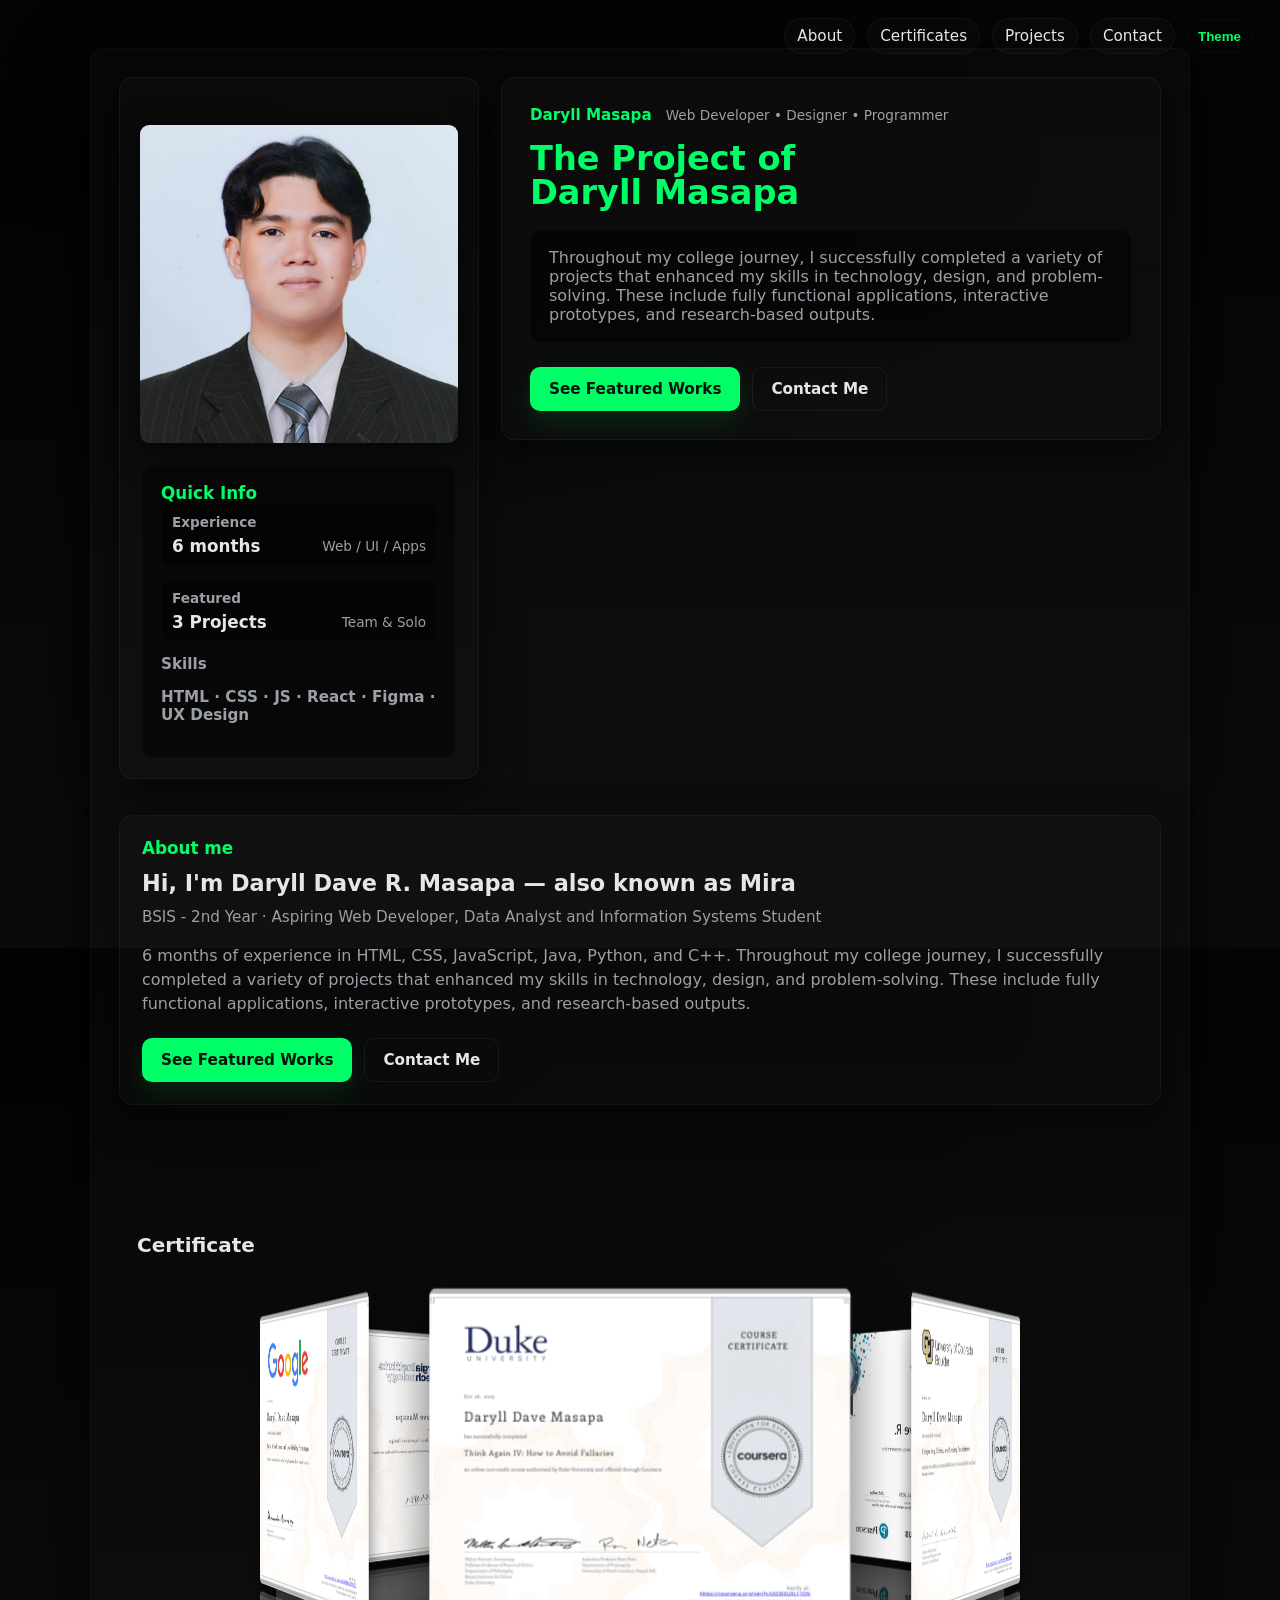
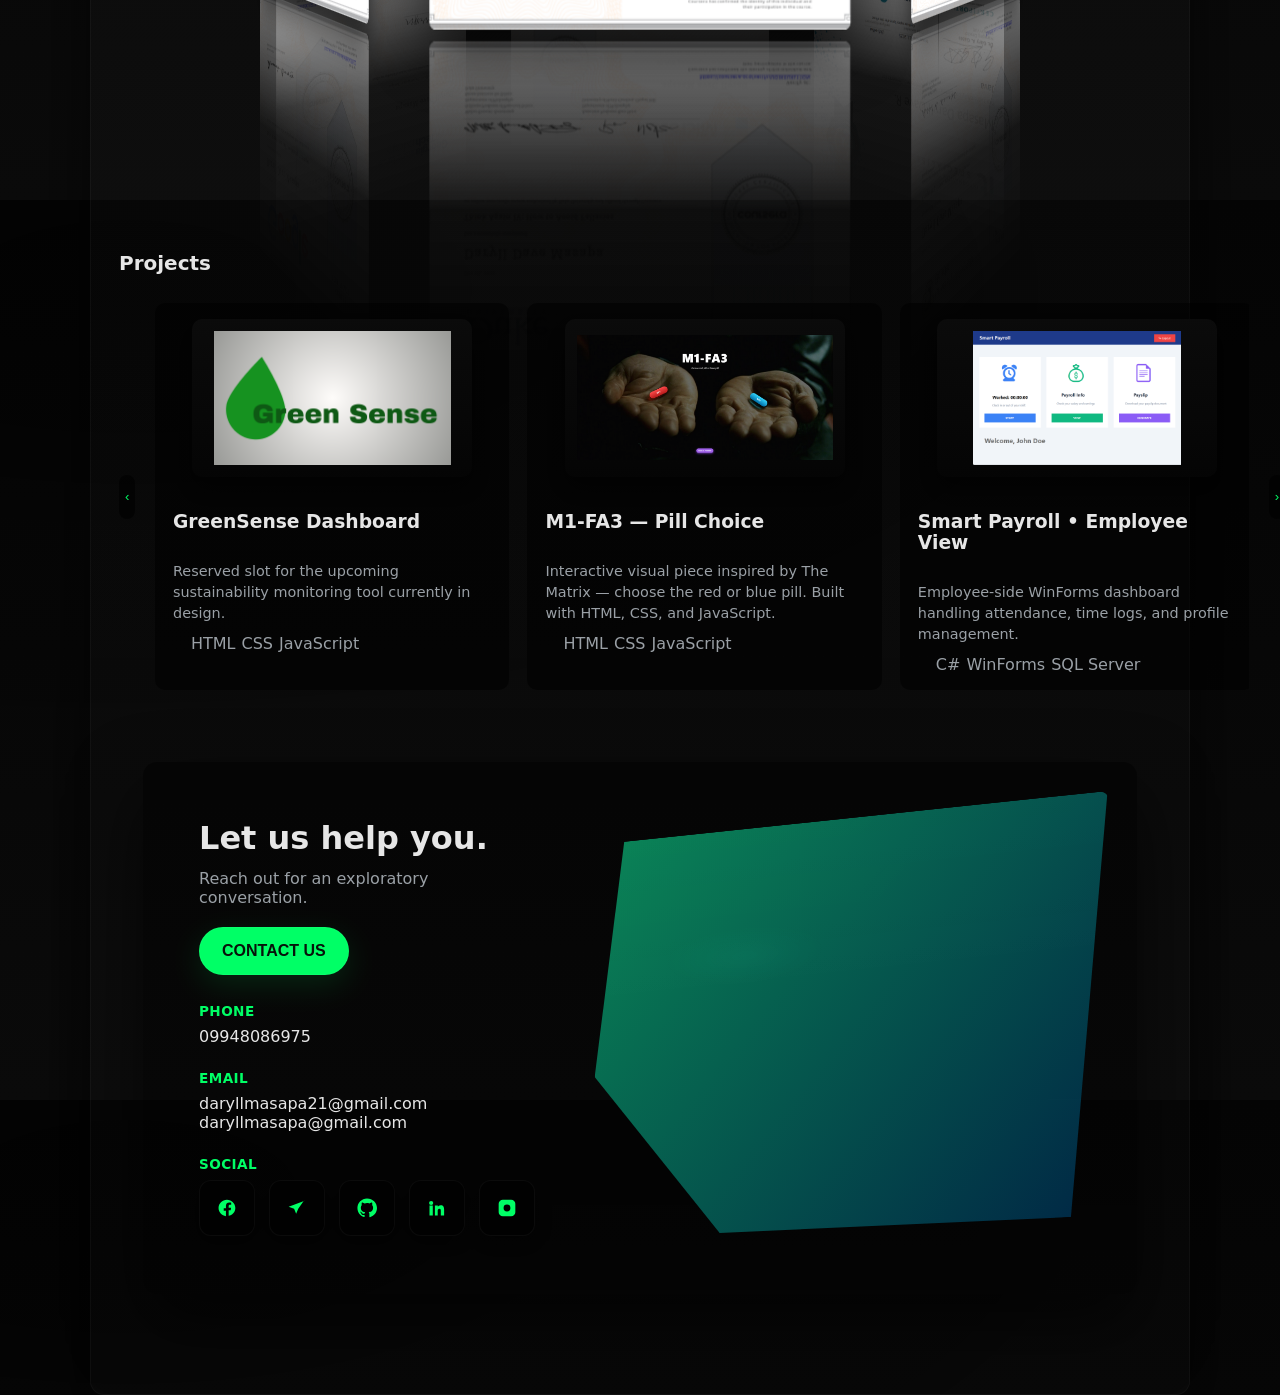
==== commit bb00ebe4: "temporary design in projects" ====
--- a/index.html
+++ b/index.html
@@ -1,525 +1,525 @@
-<!DOCTYPE html>
-<html lang="en">
-
-<head>
-    <meta charset="UTF-8" />
-    <meta name="viewport" content="width=device-width, initial-scale=1.0" />
-    <title>Student Portfolio</title>
-    <link rel="stylesheet" href="Portfolio_style.css" />
-</head>
-
-<body>
-    <header class="site-header">
-        <nav class="top-nav">
-            <a href="#about">About</a>
-            <a href="#achievements">Certificates</a>
-            <a href="#projects">Projects</a>
-            <a href="#contact">Contact</a>
-            <button id="theme-toggle" class="theme-toggle" aria-pressed="false" title="Toggle theme">Theme</button>
-        </nav>
-    </header>
-
-    <main class="container">
-        <section class="hero">
-            <div class="card card-left">
-                <div class="profile-area">
-                    <img id="profile-img" src="MASAPA draft pfp copy.png" alt="Profile Picture">
-                </div>
-
-                <div class="profile-info">
-                    <h3 class="quick-title">Quick Info
-                        <dl class="quick-list">
-                            <div class="quick-item">
-                                <dt>Experience</dt>
-                                <dd><strong>6 months</strong><span class="muted">Web / UI / Apps</span></dd>
-                            </div>
-                            <div class="quick-item">
-                                <dt>Featured</dt>
-                                <dd><strong>3 Projects</strong><span class="muted">Team & Solo</span></dd>
-                            </div>
-                        </dl>
-                        <div class="skills">
-                            <strong>Skills</strong>
-                            <p>HTML · CSS · JS · React · Figma · UX Design</p>
-                        </div>
-                </div>
-
-            </div>
-
-            <div class="card card-center">
-                <div class="meta">
-                    <span class="name-small">Daryll Masapa</span>
-                    <span class="roles">Web Developer • Designer • Programmer</span>
-                </div>
-
-                <h1 class="hero-title">The Project of<br/>Daryll Masapa</h1>
-
-                <div class="hero-blurb">
-                    <p>
-                        Throughout my college journey, I successfully completed a variety of projects that enhanced my skills in technology, design, and problem-solving. These include fully functional applications, interactive prototypes, and research-based outputs.
-                    </p>
-                </div>
-
-                <div class="hero-ctas">
-                    <a href="#projects" class="btn btn-primary">See Featured Works</a>
-                    <a href="#contact" class="btn btn-outline">Contact Me</a>
-                </div>
-            </div>
-
-        </section>
-
-        <section id="about" class="about-card card">
-            <h2 class="about-title">About me</h2>
-            <h3 class="about-name">Hi, I'm Daryll Dave R. Masapa — also known as Mira</h3>
-            <p class="about-role">BSIS - 2nd Year · Aspiring Web Developer, Data Analyst and Information Systems Student</p>
-            <p class="about-desc">
-                6 months of experience in HTML, CSS, JavaScript, Java, Python, and C++. Throughout my college journey, I successfully completed a variety of projects that enhanced my skills in technology, design, and problem-solving. These include fully functional applications,
-                interactive prototypes, and research-based outputs.
-            </p>
-            <div class="hero-ctas about-ctas">
-                <a href="#projects" class="btn btn-primary">See Featured Works</a>
-                <a href="#contact" class="btn btn-outline">Contact Me</a>
-            </div>
-        </section>
-
-        <section id="achievements" class="section-block">
-            <h2>Certificate</h2>
-
-            <style>
-                /* Parent perspective (keeps 3D but no tilt) */
-                #achievements {
-                    perspective: 1400px;
-                    -webkit-perspective: 1400px;
-                    padding-top: 10px;
-                    margin-top: px;
-                    
-                }
-                
-                
-                #achievements #drag-container,
-                #achievements #spin-container {
-                    position: relative;
-                    margin: auto;
-                    transform-style: preserve-3d;
-                    -webkit-transform-style: preserve-3d;
-                }
-                /* Landscape card size */
-                
-                #achievements #spin-container {
-                    width: 320px;
-                    height: 210px;
-                    transform-origin: center center;
-                }
-                /* Card appearance with glass reflection */
-                
-                #achievements #spin-container img {
-                    position: absolute;
-                    left: 0;
-                    top: 0;
-                    width: 100%;
-                    height: 100%;
-                    object-fit: cover;
-                    background: #fff;
-                    border-radius: 6px;
-                    box-shadow: 0 18px 40px rgba(0, 0, 0, 0.6);
-                    /* allow seeing cards when the container tilts (back side visible) */
-                    backface-visibility: visible;
-                    -webkit-backface-visibility: visible;
-                    -webkit-transform-style: preserve-3d;
-                    transform-style: preserve-3d;
-                    -webkit-box-reflect: below 8px linear-gradient(transparent, rgba(255, 255, 255, 0.03), rgba(0, 0, 0, 0.45));
-                }
-                /* Ground */
-                
-                #achievements #ground {
-                    position: absolute;
-                    left: 50%;
-                    top: 100%;
-                    transform: translate(-50%, -50%) rotateX(90deg);
-                    width: 900px;
-                    height: 900px;
-                    background: radial-gradient(circle farthest-side, rgba(0, 0, 0, 0.40), transparent);
-                    pointer-events: none;
-                }
-            </style>
-
-            <div id="drag-container" aria-label="Certificates carousel">
-                <div id="spin-container">
-                    <img src="Screenshot 2025-11-28 171926.png" alt="Certificate 1" />
-                    <img src="Screenshot 2025-11-28 171949.png" alt="Certificate 2" />
-                    <img src="Screenshot 2025-11-28 171900.png" alt="Certificate 3" />
-                    <img src="Screenshot 2025-11-28 172008.png" alt="Certificate 4" />
-                    <img src="Screenshot 2025-11-28 172042.png" alt="Certificate 5" />
-                    <img src="Screenshot 2025-11-28 172108.png" alt="Certificate 6" />
-                    <p style="display:none">Certificates</p>
-                </div>
-                <div id="ground"></div>
-            </div>
-
-            <script>
-                (function() {
-                    var radius = 260;
-                    var autoRotate = true;
-                    var rotateSpeed = -60;
-                    var imgWidth = 320;
-                    var imgHeight = 210;
-                    var spacingPadding = 16;
-
-                    var odrag = document.getElementById("drag-container");
-                    var ospin = document.getElementById("spin-container");
-                    var aImg = ospin.getElementsByTagName("img");
-                    var aVid = ospin.getElementsByTagName("video");
-                    var aEle = [].slice.call(aImg).concat([].slice.call(aVid));
-
-                    // sync container size with CSS
-                    ospin.style.width = imgWidth + "px";
-                    ospin.style.height = imgHeight + "px";
-
-                    var ground = document.getElementById("ground");
-
-                    function computeMinRadius() {
-                        var N = Math.max(1, aEle.length);
-                        var denom = 2 * Math.sin(Math.PI / N) || 1;
-                        var minR = (imgWidth + spacingPadding) / denom;
-                        if (!isFinite(minR) || minR < 0) minR = imgWidth;
-                        return Math.ceil(minR);
-                    }
-
-                    function ensureRadius(r) {
-                        return Math.max(r, computeMinRadius());
-                    }
-
-                    radius = ensureRadius(radius);
-                    if (ground) {
-                        ground.style.width = (radius * 2.6) + "px";
-                        ground.style.height = (radius * 2.6) + "px";
-                    }
-
-                    function init(delayTime) {
-                        radius = ensureRadius(radius);
-                        for (var i = 0; i < aEle.length; i++) {
-                            var angle = i * (360 / aEle.length);
-                            aEle[i].style.transform = "rotateY(" + angle + "deg) translateZ(" + radius + "px)";
-                            aEle[i].style.transition = "transform 1s";
-                            aEle[i].style.transitionDelay = (delayTime || (aEle.length - i) / 4) + "s";
-                        }
-                        if (ground) {
-                            ground.style.width = (radius * 2.6) + "px";
-                            ground.style.height = (radius * 2.6) + "px";
-                        }
-                    }
-
-                    // --- NO vertical tilt: only rotate Y on the container ---
-                    var tX = 0;
-                    var sX = 0,
-                        nX = 0,
-                        desX = 0;
-
-                    function applyTransformY() {
-                        // ensure container stays flat (no rotateX)
-                        odrag.style.transform = "rotateY(" + tX + "deg)";
-                    }
-
-                    function playSpin(yes) {
-                        ospin.style.animationPlayState = yes ? "running" : "paused";
-                    }
-
-                    if (autoRotate) {
-                        var animationName = rotateSpeed > 0 ? "spin" : "spinRevert";
-                        ospin.style.animation = animationName + " " + Math.abs(rotateSpeed) + "s infinite linear";
-                    }
-
-                    // Pointer: only horizontal movement updates rotation
-                    document.onpointerdown = function(e) {
-                        clearInterval(odrag.timer);
-                        e = e || window.event;
-                        sX = e.clientX;
-
-                        this.onpointermove = function(ev) {
-                            ev = ev || window.event;
-                            nX = ev.clientX;
-                            desX = nX - sX;
-                            tX += desX * 0.12; // horizontal sensitivity
-                            applyTransformY();
-                            sX = nX;
-                        };
-
-                        this.onpointerup = function() {
-                            odrag.timer = setInterval(function() {
-                                desX *= 0.94;
-                                tX += desX * 0.12;
-                                applyTransformY();
-                                playSpin(false);
-                                if (Math.abs(desX) < 0.5) {
-                                    clearInterval(odrag.timer);
-                                    playSpin(true);
-                                }
-                            }, 17);
-                            this.onpointermove = this.onpointerup = null;
-                        };
-
-                        return false;
-                    };
-
-                    // wheel zoom (keeps minimum spacing)
-                    document.onmousewheel = function(e) {
-                        e = e || window.event;
-                        var d = e.wheelDelta / 20 || -e.detail;
-                        radius = ensureRadius(Math.max(60, radius + d));
-                        init(1);
-                    };
-
-                    setTimeout(function() {
-                        init(0);
-                        applyTransformY();
-                    }, 120);
-                    window.addEventListener("resize", function() {
-                        radius = ensureRadius(radius);
-                        init(0);
-                    });
-                })();
-            </script>
-
-            <!-- lightbox (unchanged) -->
-            <div id="cert-lightbox" class="lightbox" aria-hidden="true">
-                <div class="lightbox-backdrop"></div>
-                <div class="lightbox-content" role="dialog" aria-modal="true">
-                    <button class="lightbox-close" aria-label="Close certificate">✕</button>
-                    <img id="lightbox-img" src="" alt="Expanded certificate">
-                </div>
-            </div>
-        </section>
-
-        <section id="projects" class="section-block">
-            <h2>Projects</h2>
-
-            <div class="carousel-wrap">
-                <button class="carousel-btn prev-btn" aria-label="Previous projects">‹</button>
-
-                <div class="carousel">
-                    <div class="carousel-viewport">
-                        <div class="carousel-track">
-                            <div class="project-card"
-                                data-project-link="https://m1r4-cle.github.io/Green_Sense/"
-                                data-project-link-label="View GreenSense">
-                                <figure class="project-media">
-                                    <img src="Greensense.png" alt="GreenSense sustainability dashboard mockup">
-                                </figure>
-                                <div class="project-info">
-                                    <h3 class="project-title">GreenSense Dashboard</h3>
-                                    <p class="project-desc">Reserved slot for the upcoming sustainability monitoring tool currently in design.</p>
-                                    <ul class="project-tags">
-                                        <li>HTML</li>
-                                        <li>CSS</li>
-                                        <li>JavaScript</li>
-                                    </ul>
-                                </div>
-                            </div>
-                            <div class="project-card"
-                                data-project-link="https://masapa1.github.io/M1-FA3/"
-                                data-project-link-label="View M1-FA3">
-                                <figure class="project-media">
-                                    <img src="M1-FA3.png" alt="M1-FA3 — Pill choice project">
-                                </figure>
-                                <div class="project-info">
-                                    <h3 class="project-title">M1-FA3 — Pill Choice</h3>
-                                    <p class="project-desc">Interactive visual piece inspired by The Matrix — choose the red or blue pill. Built with HTML, CSS, and JavaScript.</p>
-                                    <ul class="project-tags">
-                                        <li>HTML</li>
-                                        <li>CSS</li>
-                                        <li>JavaScript</li>
-                                    </ul>
-                                </div>
-                            </div>
-                            <div class="project-card">
-                                <figure class="project-media">
-                                    <img src="SPR EMP Dashboard.png" alt="Smart Payroll employee dashboard interface">
-                                </figure>
-                                <div class="project-info">
-                                    <h3 class="project-title">Smart Payroll • Employee View</h3>
-                                    <p class="project-desc">Employee-side WinForms dashboard handling attendance, time logs, and profile management.</p>
-                                    <ul class="project-tags">
-                                        <li>C#</li>
-                                        <li>WinForms</li>
-                                        <li>SQL Server</li>
-                                    </ul>
-                                </div>
-                            </div>
-                            <div class="project-card">
-                                <figure class="project-media">
-                                    <img src="SPR Admin Dasboard.png" alt="Smart Payroll admin dashboard interface">
-                                </figure>
-                                <div class="project-info">
-                                    <h3 class="project-title">Smart Payroll • Admin View</h3>
-                                    <p class="project-desc">Administrative module providing overview metrics and controls for payroll operations.</p>
-                                    <ul class="project-tags">
-                                        <li>C#</li>
-                                        <li>Entity Framework</li>
-                                        <li>Admin UX</li>
-                                    </ul>
-                                </div>
-                            </div>
-                            <div class="project-card">
-                                <figure class="project-media">
-                                    <img src="SPR Login.png" alt="Smart Payroll login window">
-                                </figure>
-                                <div class="project-info">
-                                    <h3 class="project-title">Smart Payroll • Login</h3>
-                                    <p class="project-desc">Credential gate with layered validation and role-based routing into the payroll suite.</p>
-                                    <ul class="project-tags">
-                                        <li>Security</li>
-                                        <li>.NET</li>
-                                        <li>UX</li>
-                                    </ul>
-                                </div>
-                            </div>
-                            <div class="project-card">
-                                <figure class="project-media">
-                                    <img src="KITAKO MOBILE DASHBOARD.png" alt="Kitako mobile dashboard analytics screen">
-                                </figure>
-                                <div class="project-info">
-                                    <h3 class="project-title">Kitako Mobile Dashboard</h3>
-                                    <p class="project-desc">Mobile-first analytics overview designed to summarize cooperative KPIs at a glance.</p>
-                                    <ul class="project-tags">
-                                        <li>Java</li>
-                                        <li>Java GUI</li>
-                                        <li>Mobile UI</li>
-                                    </ul>
-                                </div>
-                            </div>
-                            <div class="project-card">
-                                <figure class="project-media">
-                                    <img src="KITAKO MOBILE DASBOARD 2.png" alt="Kitako mobile inventory management screen">
-                                </figure>
-                                <div class="project-info">
-                                    <h3 class="project-title">Kitako Inventory Screen</h3>
-                                    <p class="project-desc">Detailed stock management view supporting inline edits and quick inventory adjustments.</p>
-                                    <ul class="project-tags">
-                                        <li>Java</li>
-                                        <li>JAVA GUI</li>
-                                        <li>Mobile UI</li>
-                                    </ul>
-                                </div>
-                            </div>
-                        </div>
-                    </div>
-                </div>
-
-                <button class="carousel-btn next-btn" aria-label="Next projects">›</button>
-            </div>
-        </section>
-
-        <!-- Contact section — left info + right decorative art -->
-<section id="contact" class="contact-section">
-  <div class="contact-card contact-design">
-    <div class="contact-left">
-      <h2 class="contact-title">Let us help you.</h2>
-      <p class="contact-sub">Reach out for an exploratory conversation.</p>
-      <button id="open-contact" class="btn btn-primary">CONTACT US</button>
-
-      <div class="contact-info">
-        <div class="contact-item">
-          <strong>PHONE</strong>
-          <p>09948086975</p>
-        </div>
-
-        <div class="contact-item">
-          <strong>EMAIL</strong>
-          <p>daryllmasapa21@gmail.com<br>daryllmasapa@gmail.com</p>
-        </div>
-
-        <div class="contact-item">
-          <strong>SOCIAL</strong>
-          <div class="social-icons">
-            <a href="https://www.facebook.com/https.mimim1rcle.com.ph" class="social-btn" aria-label="facebook" title="Facebook" target="_blank" rel="noopener noreferrer">
-              <!-- Facebook SVG -->
-              <svg width="14" height="14" viewBox="0 0 24 24" fill="none" aria-hidden>
-                <path d="M22 12.07C22 6.48 17.52 2 11.93 2S1.85 6.48 1.85 12.07C1.85 17.06 5.93 21.18 10.72 21.93v-6.71H8.07v-2.86h2.65V9.41c0-2.62 1.56-4.06 3.95-4.06 1.15 0 2.35.2 2.35.2v2.59h-1.32c-1.3 0-1.7.81-1.7 1.64v1.98h2.9l-.46 2.86h-2.44v6.71C18.07 21.18 22 17.06 22 12.07z" fill="currentColor"/>
-              </svg>
-            </a>
-            <a href="#" class="social-btn" aria-label="telegram" title="Telegram" target="_blank" rel="noopener noreferrer">
-              <!-- Telegram SVG -->
-              <svg width="14" height="14" viewBox="0 0 24 24" fill="none" aria-hidden>
-                <path d="M22 3L2 10.5 8.5 13l2.5 6 2.5-6 6.5-9.5z" fill="currentColor"/>
-              </svg>
-            </a>
-            <a href="https://github.com/M1R4-CLE" class="social-btn" aria-label="github" title="GitHub" target="_blank" rel="noopener noreferrer">
-              <!-- GitHub SVG -->
-              <svg width="14" height="14" viewBox="0 0 24 24" fill="none" aria-hidden>
-                <path d="M12 .5C5.65.5.5 5.65.5 12c0 5.08 3.29 9.38 7.86 10.9.57.1.78-.25.78-.55 0-.27-.01-1-.02-1.96-3.2.7-3.88-1.54-3.88-1.54-.52-1.32-1.27-1.67-1.27-1.67-1.04-.71.08-.7.08-.7 1.15.08 1.75 1.18 1.75 1.18 1.02 1.75 2.67 1.25 3.32.96.1-.75.4-1.25.73-1.54-2.56-.29-5.25-1.28-5.25-5.69 0-1.26.45-2.29 1.18-3.09-.12-.29-.51-1.45.11-3.02 0 0 .97-.31 3.18 1.18a11.04 11.04 0 012.9-.39c.98 0 1.98.13 2.9.39 2.2-1.5 3.17-1.18 3.17-1.18.62 1.57.23 2.73.11 3.02.74.8 1.18 1.83 1.18 3.09 0 4.42-2.7 5.4-5.28 5.68.41.36.78 1.07.78 2.16 0 1.56-.02 2.82-.02 3.21 0 .3.2.66.79.55C20.71 21.38 24 17.08 24 12c0-6.35-5.15-11.5-11.99-11.5z" fill="currentColor"/>
-              </svg>
-            </a>
-            <a href="https://www.linkedin.com/in/masapa/" class="social-btn" aria-label="linkedin" title="LinkedIn" target="_blank" rel="noopener noreferrer">
-              <!-- LinkedIn SVG -->
-              <svg width="14" height="14" viewBox="0 0 24 24" fill="none" aria-hidden>
-                <path d="M4.98 3.5a2.5 2.5 0 11-.01 5.01 2.5 2.5 0 01.01-5zM3 8.98h3.96V21H3V8.98zM9.5 8.98H13v1.6h.06c.46-.87 1.6-1.78 3.3-1.78 3.53 0 4.18 2.33 4.18 5.36V21h-3.96v-5.18c0-1.24 0-2.84-1.73-2.84-1.74 0-2.01 1.36-2.01 2.75V21H9.5V8.98z" fill="currentColor"/>
-              </svg>
-            </a>
-            <a href="https://www.instagram.com/https.mimim1r4cle.is/" class="social-btn" aria-label="instagram" title="Instagram" target="_blank" rel="noopener noreferrer">
-              <!-- Instagram SVG -->
-                <svg width="14" height="14" viewBox="0 0 24 24" fill="none" aria-hidden>
-                <path d="M7 2h10a5 5 0 015 5v10a5 5 0 01-5 5H7a5 5 0 01-5-5V7a5 5 0 015-5zm5 5.9a4.1 4.1 0 100 8.2 4.1 4.1 0 000-8.2zm5.1-.6a1.1 1.1 0 11-2.2 0 1.1 1.1 0 012.2 0z" fill="currentColor"/>
-              </svg>
-            </a>
-          </div>
-        </div>
-      </div>
-    </div>
-
-    <div class="contact-right">
-      <div class="contact-art" role="img" aria-label="decorative art">
-        <!-- decorative clipped gradient; intentionally no face image -->
-      </div>
-    </div>
-  </div>
-</section>
-
-    <div id="project-lightbox" class="project-lightbox" aria-hidden="true">
-        <div class="project-lightbox__backdrop"></div>
-        <div class="project-lightbox__content" role="dialog" aria-modal="true">
-            <button class="project-lightbox__close" aria-label="Close project view">✕</button>
-            <div class="project-lightbox__media">
-                <img id="project-lightbox-img" src="" alt="Project preview">
-            </div>
-            <div class="project-lightbox__details">
-                <h2 id="project-lightbox-title"></h2>
-                <p id="project-lightbox-desc"></p>
-                <ul id="project-lightbox-tags" class="project-lightbox__tags"></ul>
-            </div>
-            <div id="project-lightbox-link-row" class="project-lightbox__link-row" hidden>
-                <span class="project-lightbox__link-label">Project link:</span>
-                <a id="project-lightbox-link"
-                    class="project-lightbox__link-anchor"
-                    href="#"
-                    target="_blank"
-                    rel="noopener noreferrer">
-                    Open project
-                </a>
-            </div>
-        </div>
-    </div>
-
-    <script src="portfolio_task4_script.js"></script>
-    <script>
-        const projectLinkRow = document.getElementById('project-lightbox-link-row');
-        const projectLinkAnchor = document.getElementById('project-lightbox-link');
-
-        // ... inside the function that opens the lightbox
-        if (projectLinkRow && projectLinkAnchor && linkUrl) {
-            projectLinkAnchor.href = linkUrl;
-            projectLinkAnchor.textContent = linkLabel;
-            projectLinkRow.hidden = false;
-        } else if (projectLinkRow) {
-            projectLinkRow.hidden = true;
-        }
-    </script>
-</body>
-</html>
-
-<style>
-.project-card:focus,
-.project-card:focus-visible {
-  outline: none;
-  box-shadow: none;
-}
-</style>
+<!DOCTYPE html>
+<html lang="en">
+
+<head>
+    <meta charset="UTF-8" />
+    <meta name="viewport" content="width=device-width, initial-scale=1.0" />
+    <title>Student Portfolio</title>
+    <link rel="stylesheet" href="Portfolio_style.css" />
+</head>
+
+<body>
+    <header class="site-header">
+        <nav class="top-nav">
+            <a href="#about">About</a>
+            <a href="#achievements">Certificates</a>
+            <a href="#projects">Projects</a>
+            <a href="#contact">Contact</a>
+            <button id="theme-toggle" class="theme-toggle" aria-pressed="false" title="Toggle theme">Theme</button>
+        </nav>
+    </header>
+
+    <main class="container">
+        <section class="hero">
+            <div class="card card-left">
+                <div class="profile-area">
+                    <img id="profile-img" src="MASAPA draft pfp copy.png" alt="Profile Picture">
+                </div>
+
+                <div class="profile-info">
+                    <h3 class="quick-title">Quick Info
+                        <dl class="quick-list">
+                            <div class="quick-item">
+                                <dt>Experience</dt>
+                                <dd><strong>6 months</strong><span class="muted">Web / UI / Apps</span></dd>
+                            </div>
+                            <div class="quick-item">
+                                <dt>Featured</dt>
+                                <dd><strong>3 Projects</strong><span class="muted">Team & Solo</span></dd>
+                            </div>
+                        </dl>
+                        <div class="skills">
+                            <strong>Skills</strong>
+                            <p>HTML · CSS · JS · React · Figma · UX Design</p>
+                        </div>
+                </div>
+
+            </div>
+
+            <div class="card card-center">
+                <div class="meta">
+                    <span class="name-small">Daryll Masapa</span>
+                    <span class="roles">Web Developer • Designer • Programmer</span>
+                </div>
+
+                <h1 class="hero-title">The Project of<br/>Daryll Masapa</h1>
+
+                <div class="hero-blurb">
+                    <p>
+                        Throughout my college journey, I successfully completed a variety of projects that enhanced my skills in technology, design, and problem-solving. These include fully functional applications, interactive prototypes, and research-based outputs.
+                    </p>
+                </div>
+
+                <div class="hero-ctas">
+                    <a href="#projects" class="btn btn-primary">See Featured Works</a>
+                    <a href="#contact" class="btn btn-outline">Contact Me</a>
+                </div>
+            </div>
+
+        </section>
+
+        <section id="about" class="about-card card">
+            <h2 class="about-title">About me</h2>
+            <h3 class="about-name">Hi, I'm Daryll Dave R. Masapa — also known as Mira</h3>
+            <p class="about-role">BSIS - 2nd Year · Aspiring Web Developer, Data Analyst and Information Systems Student</p>
+            <p class="about-desc">
+                6 months of experience in HTML, CSS, JavaScript, Java, Python, and C++. Throughout my college journey, I successfully completed a variety of projects that enhanced my skills in technology, design, and problem-solving. These include fully functional applications,
+                interactive prototypes, and research-based outputs.
+            </p>
+            <div class="hero-ctas about-ctas">
+                <a href="#projects" class="btn btn-primary">See Featured Works</a>
+                <a href="#contact" class="btn btn-outline">Contact Me</a>
+            </div>
+        </section>
+
+        <section id="achievements" class="section-block">
+            <h2>Certificate</h2>
+
+            <style>
+                /* Parent perspective (keeps 3D but no tilt) */
+                #achievements {
+                    perspective: 1400px;
+                    -webkit-perspective: 1400px;
+                    padding-top: 10px;
+                    margin-top: px;
+                    
+                }
+                
+                
+                #achievements #drag-container,
+                #achievements #spin-container {
+                    position: relative;
+                    margin: auto;
+                    transform-style: preserve-3d;
+                    -webkit-transform-style: preserve-3d;
+                }
+                /* Landscape card size */
+                
+                #achievements #spin-container {
+                    width: 320px;
+                    height: 210px;
+                    transform-origin: center center;
+                }
+                /* Card appearance with glass reflection */
+                
+                #achievements #spin-container img {
+                    position: absolute;
+                    left: 0;
+                    top: 0;
+                    width: 100%;
+                    height: 100%;
+                    object-fit: cover;
+                    background: #fff;
+                    border-radius: 6px;
+                    box-shadow: 0 18px 40px rgba(0, 0, 0, 0.6);
+                    /* allow seeing cards when the container tilts (back side visible) */
+                    backface-visibility: visible;
+                    -webkit-backface-visibility: visible;
+                    -webkit-transform-style: preserve-3d;
+                    transform-style: preserve-3d;
+                    -webkit-box-reflect: below 8px linear-gradient(transparent, rgba(255, 255, 255, 0.03), rgba(0, 0, 0, 0.45));
+                }
+                /* Ground */
+                
+                #achievements #ground {
+                    position: absolute;
+                    left: 50%;
+                    top: 100%;
+                    transform: translate(-50%, -50%) rotateX(90deg);
+                    width: 900px;
+                    height: 900px;
+                    background: radial-gradient(circle farthest-side, rgba(0, 0, 0, 0.40), transparent);
+                    pointer-events: none;
+                }
+            </style>
+
+            <div id="drag-container" aria-label="Certificates carousel">
+                <div id="spin-container">
+                    <img src="Screenshot 2025-11-28 171926.png" alt="Certificate 1" />
+                    <img src="Screenshot 2025-11-28 171949.png" alt="Certificate 2" />
+                    <img src="Screenshot 2025-11-28 171900.png" alt="Certificate 3" />
+                    <img src="Screenshot 2025-11-28 172008.png" alt="Certificate 4" />
+                    <img src="Screenshot 2025-11-28 172042.png" alt="Certificate 5" />
+                    <img src="Screenshot 2025-11-28 172108.png" alt="Certificate 6" />
+                    <p style="display:none">Certificates</p>
+                </div>
+                <div id="ground"></div>
+            </div>
+
+            <script>
+                (function() {
+                    var radius = 260;
+                    var autoRotate = true;
+                    var rotateSpeed = -60;
+                    var imgWidth = 320;
+                    var imgHeight = 210;
+                    var spacingPadding = 16;
+
+                    var odrag = document.getElementById("drag-container");
+                    var ospin = document.getElementById("spin-container");
+                    var aImg = ospin.getElementsByTagName("img");
+                    var aVid = ospin.getElementsByTagName("video");
+                    var aEle = [].slice.call(aImg).concat([].slice.call(aVid));
+
+                    // sync container size with CSS
+                    ospin.style.width = imgWidth + "px";
+                    ospin.style.height = imgHeight + "px";
+
+                    var ground = document.getElementById("ground");
+
+                    function computeMinRadius() {
+                        var N = Math.max(1, aEle.length);
+                        var denom = 2 * Math.sin(Math.PI / N) || 1;
+                        var minR = (imgWidth + spacingPadding) / denom;
+                        if (!isFinite(minR) || minR < 0) minR = imgWidth;
+                        return Math.ceil(minR);
+                    }
+
+                    function ensureRadius(r) {
+                        return Math.max(r, computeMinRadius());
+                    }
+
+                    radius = ensureRadius(radius);
+                    if (ground) {
+                        ground.style.width = (radius * 2.6) + "px";
+                        ground.style.height = (radius * 2.6) + "px";
+                    }
+
+                    function init(delayTime) {
+                        radius = ensureRadius(radius);
+                        for (var i = 0; i < aEle.length; i++) {
+                            var angle = i * (360 / aEle.length);
+                            aEle[i].style.transform = "rotateY(" + angle + "deg) translateZ(" + radius + "px)";
+                            aEle[i].style.transition = "transform 1s";
+                            aEle[i].style.transitionDelay = (delayTime || (aEle.length - i) / 4) + "s";
+                        }
+                        if (ground) {
+                            ground.style.width = (radius * 2.6) + "px";
+                            ground.style.height = (radius * 2.6) + "px";
+                        }
+                    }
+
+                    // --- NO vertical tilt: only rotate Y on the container ---
+                    var tX = 0;
+                    var sX = 0,
+                        nX = 0,
+                        desX = 0;
+
+                    function applyTransformY() {
+                        // ensure container stays flat (no rotateX)
+                        odrag.style.transform = "rotateY(" + tX + "deg)";
+                    }
+
+                    function playSpin(yes) {
+                        ospin.style.animationPlayState = yes ? "running" : "paused";
+                    }
+
+                    if (autoRotate) {
+                        var animationName = rotateSpeed > 0 ? "spin" : "spinRevert";
+                        ospin.style.animation = animationName + " " + Math.abs(rotateSpeed) + "s infinite linear";
+                    }
+
+                    // Pointer: only horizontal movement updates rotation
+                    document.onpointerdown = function(e) {
+                        clearInterval(odrag.timer);
+                        e = e || window.event;
+                        sX = e.clientX;
+
+                        this.onpointermove = function(ev) {
+                            ev = ev || window.event;
+                            nX = ev.clientX;
+                            desX = nX - sX;
+                            tX += desX * 0.12; // horizontal sensitivity
+                            applyTransformY();
+                            sX = nX;
+                        };
+
+                        this.onpointerup = function() {
+                            odrag.timer = setInterval(function() {
+                                desX *= 0.94;
+                                tX += desX * 0.12;
+                                applyTransformY();
+                                playSpin(false);
+                                if (Math.abs(desX) < 0.5) {
+                                    clearInterval(odrag.timer);
+                                    playSpin(true);
+                                }
+                            }, 17);
+                            this.onpointermove = this.onpointerup = null;
+                        };
+
+                        return false;
+                    };
+
+                    // wheel zoom (keeps minimum spacing)
+                    document.onmousewheel = function(e) {
+                        e = e || window.event;
+                        var d = e.wheelDelta / 20 || -e.detail;
+                        radius = ensureRadius(Math.max(60, radius + d));
+                        init(1);
+                    };
+
+                    setTimeout(function() {
+                        init(0);
+                        applyTransformY();
+                    }, 120);
+                    window.addEventListener("resize", function() {
+                        radius = ensureRadius(radius);
+                        init(0);
+                    });
+                })();
+            </script>
+
+            <!-- lightbox (unchanged) -->
+            <div id="cert-lightbox" class="lightbox" aria-hidden="true">
+                <div class="lightbox-backdrop"></div>
+                <div class="lightbox-content" role="dialog" aria-modal="true">
+                    <button class="lightbox-close" aria-label="Close certificate">✕</button>
+                    <img id="lightbox-img" src="" alt="Expanded certificate">
+                </div>
+            </div>
+        </section>
+
+        <section id="projects" class="section-block">
+            <h2>Projects</h2>
+
+            <div class="carousel-wrap">
+                <button class="carousel-btn prev-btn" aria-label="Previous projects">‹</button>
+
+                <div class="carousel">
+                    <div class="carousel-viewport">
+                        <div class="carousel-track">
+                            <div class="project-card"
+                                data-project-link="https://m1r4-cle.github.io/Green_Sense/"
+                                data-project-link-label="View GreenSense">
+                                <figure class="project-media">
+                                    <img src="Greensense.png" alt="GreenSense sustainability dashboard mockup">
+                                </figure>
+                                <div class="project-info">
+                                    <h3 class="project-title">GreenSense Dashboard</h3>
+                                    <p class="project-desc">Reserved slot for the upcoming sustainability monitoring tool currently in design.</p>
+                                    <ul class="project-tags">
+                                        <li>HTML</li>
+                                        <li>CSS</li>
+                                        <li>JavaScript</li>
+                                    </ul>
+                                </div>
+                            </div>
+                            <div class="project-card"
+                                data-project-link="https://masapa1.github.io/M1-FA3/"
+                                data-project-link-label="View M1-FA3">
+                                <figure class="project-media">
+                                    <img src="M1-FA3.png" alt="M1-FA3 — Pill choice project">
+                                </figure>
+                                <div class="project-info">
+                                    <h3 class="project-title">M1-FA3 — Pill Choice</h3>
+                                    <p class="project-desc">Interactive visual piece inspired by The Matrix — choose the red or blue pill. Built with HTML, CSS, and JavaScript.</p>
+                                    <ul class="project-tags">
+                                        <li>HTML</li>
+                                        <li>CSS</li>
+                                        <li>JavaScript</li>
+                                    </ul>
+                                </div>
+                            </div>
+                            <div class="project-card">
+                                <figure class="project-media">
+                                    <img src="SPR EMP Dashboard.png" alt="Smart Payroll employee dashboard interface">
+                                </figure>
+                                <div class="project-info">
+                                    <h3 class="project-title">Smart Payroll • Employee View</h3>
+                                    <p class="project-desc">Employee-side WinForms dashboard handling attendance, time logs, and profile management.</p>
+                                    <ul class="project-tags">
+                                        <li>C#</li>
+                                        <li>WinForms</li>
+                                        <li>SQL Server</li>
+                                    </ul>
+                                </div>
+                            </div>
+                            <div class="project-card">
+                                <figure class="project-media">
+                                    <img src="SPR Admin Dasboard.png" alt="Smart Payroll admin dashboard interface">
+                                </figure>
+                                <div class="project-info">
+                                    <h3 class="project-title">Smart Payroll • Admin View</h3>
+                                    <p class="project-desc">Administrative module providing overview metrics and controls for payroll operations.</p>
+                                    <ul class="project-tags">
+                                        <li>C#</li>
+                                        <li>Entity Framework</li>
+                                        <li>Admin UX</li>
+                                    </ul>
+                                </div>
+                            </div>
+                            <div class="project-card">
+                                <figure class="project-media">
+                                    <img src="SPR Login.png" alt="Smart Payroll login window">
+                                </figure>
+                                <div class="project-info">
+                                    <h3 class="project-title">Smart Payroll • Login</h3>
+                                    <p class="project-desc">Credential gate with layered validation and role-based routing into the payroll suite.</p>
+                                    <ul class="project-tags">
+                                        <li>Security</li>
+                                        <li>.NET</li>
+                                        <li>UX</li>
+                                    </ul>
+                                </div>
+                            </div>
+                            <div class="project-card">
+                                <figure class="project-media">
+                                    <img src="KITAKO MOBILE DASHBOARD.png" alt="Kitako mobile dashboard analytics screen">
+                                </figure>
+                                <div class="project-info">
+                                    <h3 class="project-title">Kitako Mobile Dashboard</h3>
+                                    <p class="project-desc">Mobile-first analytics overview designed to summarize cooperative KPIs at a glance.</p>
+                                    <ul class="project-tags">
+                                        <li>Java</li>
+                                        <li>Java GUI</li>
+                                        <li>Mobile UI</li>
+                                    </ul>
+                                </div>
+                            </div>
+                            <div class="project-card">
+                                <figure class="project-media">
+                                    <img src="KITAKO MOBILE DASBOARD 2.png" alt="Kitako mobile inventory management screen">
+                                </figure>
+                                <div class="project-info">
+                                    <h3 class="project-title">Kitako Inventory Screen</h3>
+                                    <p class="project-desc">Detailed stock management view supporting inline edits and quick inventory adjustments.</p>
+                                    <ul class="project-tags">
+                                        <li>Java</li>
+                                        <li>JAVA GUI</li>
+                                        <li>Mobile UI</li>
+                                    </ul>
+                                </div>
+                            </div>
+                        </div>
+                    </div>
+                </div>
+
+                <button class="carousel-btn next-btn" aria-label="Next projects">›</button>
+            </div>
+        </section>
+
+        <!-- Contact section — left info + right decorative art -->
+<section id="contact" class="contact-section">
+  <div class="contact-card contact-design">
+    <div class="contact-left">
+      <h2 class="contact-title">Let us help you.</h2>
+      <p class="contact-sub">Reach out for an exploratory conversation.</p>
+      <button id="open-contact" class="btn btn-primary">CONTACT US</button>
+
+      <div class="contact-info">
+        <div class="contact-item">
+          <strong>PHONE</strong>
+          <p>09948086975</p>
+        </div>
+
+        <div class="contact-item">
+          <strong>EMAIL</strong>
+          <p>daryllmasapa21@gmail.com<br>daryllmasapa@gmail.com</p>
+        </div>
+
+        <div class="contact-item">
+          <strong>SOCIAL</strong>
+          <div class="social-icons">
+            <a href="https://www.facebook.com/https.mimim1rcle.com.ph" class="social-btn" aria-label="facebook" title="Facebook" target="_blank" rel="noopener noreferrer">
+              <!-- Facebook SVG -->
+              <svg width="14" height="14" viewBox="0 0 24 24" fill="none" aria-hidden>
+                <path d="M22 12.07C22 6.48 17.52 2 11.93 2S1.85 6.48 1.85 12.07C1.85 17.06 5.93 21.18 10.72 21.93v-6.71H8.07v-2.86h2.65V9.41c0-2.62 1.56-4.06 3.95-4.06 1.15 0 2.35.2 2.35.2v2.59h-1.32c-1.3 0-1.7.81-1.7 1.64v1.98h2.9l-.46 2.86h-2.44v6.71C18.07 21.18 22 17.06 22 12.07z" fill="currentColor"/>
+              </svg>
+            </a>
+            <a href="#" class="social-btn" aria-label="telegram" title="Telegram" target="_blank" rel="noopener noreferrer">
+              <!-- Telegram SVG -->
+              <svg width="14" height="14" viewBox="0 0 24 24" fill="none" aria-hidden>
+                <path d="M22 3L2 10.5 8.5 13l2.5 6 2.5-6 6.5-9.5z" fill="currentColor"/>
+              </svg>
+            </a>
+            <a href="https://github.com/M1R4-CLE" class="social-btn" aria-label="github" title="GitHub" target="_blank" rel="noopener noreferrer">
+              <!-- GitHub SVG -->
+              <svg width="14" height="14" viewBox="0 0 24 24" fill="none" aria-hidden>
+                <path d="M12 .5C5.65.5.5 5.65.5 12c0 5.08 3.29 9.38 7.86 10.9.57.1.78-.25.78-.55 0-.27-.01-1-.02-1.96-3.2.7-3.88-1.54-3.88-1.54-.52-1.32-1.27-1.67-1.27-1.67-1.04-.71.08-.7.08-.7 1.15.08 1.75 1.18 1.75 1.18 1.02 1.75 2.67 1.25 3.32.96.1-.75.4-1.25.73-1.54-2.56-.29-5.25-1.28-5.25-5.69 0-1.26.45-2.29 1.18-3.09-.12-.29-.51-1.45.11-3.02 0 0 .97-.31 3.18 1.18a11.04 11.04 0 012.9-.39c.98 0 1.98.13 2.9.39 2.2-1.5 3.17-1.18 3.17-1.18.62 1.57.23 2.73.11 3.02.74.8 1.18 1.83 1.18 3.09 0 4.42-2.7 5.4-5.28 5.68.41.36.78 1.07.78 2.16 0 1.56-.02 2.82-.02 3.21 0 .3.2.66.79.55C20.71 21.38 24 17.08 24 12c0-6.35-5.15-11.5-11.99-11.5z" fill="currentColor"/>
+              </svg>
+            </a>
+            <a href="https://www.linkedin.com/in/masapa/" class="social-btn" aria-label="linkedin" title="LinkedIn" target="_blank" rel="noopener noreferrer">
+              <!-- LinkedIn SVG -->
+              <svg width="14" height="14" viewBox="0 0 24 24" fill="none" aria-hidden>
+                <path d="M4.98 3.5a2.5 2.5 0 11-.01 5.01 2.5 2.5 0 01.01-5zM3 8.98h3.96V21H3V8.98zM9.5 8.98H13v1.6h.06c.46-.87 1.6-1.78 3.3-1.78 3.53 0 4.18 2.33 4.18 5.36V21h-3.96v-5.18c0-1.24 0-2.84-1.73-2.84-1.74 0-2.01 1.36-2.01 2.75V21H9.5V8.98z" fill="currentColor"/>
+              </svg>
+            </a>
+            <a href="https://www.instagram.com/https.mimim1r4cle.is/" class="social-btn" aria-label="instagram" title="Instagram" target="_blank" rel="noopener noreferrer">
+              <!-- Instagram SVG -->
+                <svg width="14" height="14" viewBox="0 0 24 24" fill="none" aria-hidden>
+                <path d="M7 2h10a5 5 0 015 5v10a5 5 0 01-5 5H7a5 5 0 01-5-5V7a5 5 0 015-5zm5 5.9a4.1 4.1 0 100 8.2 4.1 4.1 0 000-8.2zm5.1-.6a1.1 1.1 0 11-2.2 0 1.1 1.1 0 012.2 0z" fill="currentColor"/>
+              </svg>
+            </a>
+          </div>
+        </div>
+      </div>
+    </div>
+
+    <div class="contact-right">
+      <div class="contact-art" role="img" aria-label="decorative art">
+        <!-- decorative clipped gradient; intentionally no face image -->
+      </div>
+    </div>
+  </div>
+</section>
+
+    <div id="project-lightbox" class="project-lightbox" aria-hidden="true">
+        <div class="project-lightbox__backdrop"></div>
+        <div class="project-lightbox__content" role="dialog" aria-modal="true">
+            <button class="project-lightbox__close" aria-label="Close project view">✕</button>
+            <div class="project-lightbox__media">
+                <img id="project-lightbox-img" src="" alt="Project preview">
+            </div>
+            <div class="project-lightbox__details">
+                <h2 id="project-lightbox-title"></h2>
+                <p id="project-lightbox-desc"></p>
+                <ul id="project-lightbox-tags" class="project-lightbox__tags"></ul>
+            </div>
+            <div id="project-lightbox-link-row" class="project-lightbox__link-row" hidden>
+                <span class="project-lightbox__link-label">Project link:</span>
+                <a id="project-lightbox-link"
+                    class="project-lightbox__link-anchor"
+                    href="#"
+                    target="_blank"
+                    rel="noopener noreferrer">
+                    Open project
+                </a>
+            </div>
+        </div>
+    </div>
+
+    <script src="portfolio_task4_script.js"></script>
+    <script>
+        const projectLinkRow = document.getElementById('project-lightbox-link-row');
+        const projectLinkAnchor = document.getElementById('project-lightbox-link');
+
+        // ... inside the function that opens the lightbox
+        if (projectLinkRow && projectLinkAnchor && linkUrl) {
+            projectLinkAnchor.href = linkUrl;
+            projectLinkAnchor.textContent = linkLabel;
+            projectLinkRow.hidden = false;
+        } else if (projectLinkRow) {
+            projectLinkRow.hidden = true;
+        }
+    </script>
+</body>
+</html>
+
+<style>
+.project-card:focus,
+.project-card:focus-visible {
+  outline: none;
+  box-shadow: none;
+}
+</style>
--- a/Portfolio_style.css
+++ b/Portfolio_style.css
@@ -1,751 +1,834 @@
-:root{
-  --bg-1: #050505;
-  --bg-2: #0b0b0b;
-  --panel: rgba(255,255,255,0.03);
-  --text: #e6e6e6;
-  --muted: #9aa0a6;
-  --accent: #00ff66;
-  --glass-border: rgba(255,255,255,0.04);
-  --radius: 12px;
-  --container-max: 1200px;
-}
-
-*{box-sizing:border-box}
-html,body{height:100%;margin:0;font-family:Inter,system-ui,Arial,sans-serif;background:
-  radial-gradient(1200px 500px at 10% 10%, rgba(0,0,0,0.35), transparent),
-  linear-gradient(180deg,var(--bg-1),var(--bg-2));color:var(--text);-webkit-font-smoothing:antialiased}
-
-.site-header{position:relative;height:0}
-.top-nav{ position:fixed; right:28px; top:18px; display:flex; gap:12px; z-index:30; align-items:center; }
-.top-nav a{color:var(--text);background:rgba(255,255,255,0.02);padding:8px 12px;border-radius:999px;text-decoration:none;font-size:0.95rem;border:1px solid var(--glass-border)}
-
-.container{
-  max-width:var(--container-max);
-  width:calc(100% - 120px);
-  margin:48px auto 80px;
-  padding:32px;
-  background: linear-gradient(180deg, rgba(255,255,255,0.02), rgba(255,255,255,0.01));
-  border:1px solid rgba(255,255,255,0.03);
-  border-radius:14px;
-  box-shadow:0 30px 80px rgba(0,0,0,0.65);
-}
-
-.hero{
-  display:grid;
-  grid-template-columns: 440px 1fr;
-  gap:28px;
-  align-items:start;
-  margin-bottom:36px;
-  width:100%;
-}
-
-.card{
-  background: linear-gradient(180deg, rgba(255,255,255,0.015), rgba(255,255,255,0.01));
-  border-radius:14px;
-  padding:22px;
-  border:1px solid var(--glass-border);
-  box-shadow: 0 12px 40px rgba(0,0,0,0.6), inset 0 1px 0 rgba(255,255,255,0.01);
-  width:100%;
-}
-
-.card-left{
-  height:auto; 
-  position:relative;
-  display:flex;
-  flex-direction:column;
-  overflow:visible;
-  padding-bottom:20px;
-}
-.accent-square{width:36px;height:36px;background:var(--accent);border-radius:8px;position:absolute;left:18px;top:18px;box-shadow:0 6px 18px rgba(0,255,102,0.08)}
-.profile-area{
-  flex: 0 0 auto;
-  display:flex;
-  align-items:center;
-  justify-content:center;
-  padding-top:24px;
-}
-#profile-img{
-  width:360px;
-  height:360px;       
-  aspect-ratio: 1 / 1; 
-  object-fit:cover;
-  border-radius:10px;
-  border:1px solid rgba(0,0,0,0.4);
-  background:#0b0b0b;
-  box-shadow:0 8px 30px rgba(0,0,0,0.6);
-}
-
-.profile-info{
-  margin-top:20px;
-  padding:18px;
-  background: rgba(0,0,0,0.45);
-  border-radius:12px;
-  border:1px solid rgba(255,255,255,0.02);
-  box-shadow: inset 0 1px 0 rgba(255,255,255,0.01);
-  color:var(--muted);
-}
-
-.profile-info .quick-title{
-  color:var(--accent);
-  margin:0 0 12px 0;
-  font-size:1.05rem;
-}
-
-.profile-info .quick-list{ margin:0; padding:0; }
-
-.profile-info .quick-item{
-  margin-bottom:12px;
-  background: rgba(0,0,0,0.35);
-  padding:10px;
-  border-radius:8px;
-  border:1px solid rgba(255,255,255,0.02);
-}
-
-.profile-info dt{ font-size:0.85rem; color:var(--muted); }
-
-.profile-info dd{ margin:6px 0 0 0; font-weight:700; color:var(--text); display:flex; justify-content:space-between; align-items:center; }
-
-.profile-info .muted{ color:var(--muted); font-weight:500; font-size:0.85rem; margin-left:8px; }
-
-.profile-info .skills{ margin-top:10px; color:var(--muted); font-size:0.95rem; }
-
-.card-center{display:flex;flex-direction:column;gap:18px;padding:28px}
-.meta{display:flex;align-items:center;gap:14px;color:var(--muted);font-size:0.95rem}
-.name-small{color:var(--accent);font-weight:700}
-.roles{color:var(--muted);font-size:0.85rem}
-
-.hero-title{margin:0;font-size:2.1rem;line-height:1.02;color:var(--accent);font-weight:800}
-.hero-blurb{background: rgba(0,0,0,0.5);padding:18px;border-radius:12px;border:1px solid rgba(255,255,255,0.02);color:var(--muted);box-shadow: inset 0 1px 0 rgba(255,255,255,0.01)}
-.hero-blurb p{margin:0}
-
-.hero-ctas{display:flex;gap:12px;margin-top:6px}
-.btn{display:inline-block;padding:12px 18px;border-radius:10px;text-decoration:none;font-weight:600;font-size:0.95rem;border:1px solid var(--glass-border)}
-.btn-primary{background:var(--accent);color:#07120a;box-shadow:0 10px 30px rgba(0,255,102,0.12)}
-.btn-outline{background:transparent;color:var(--text);border:1px solid rgba(255,255,255,0.06)}
-
-.card-right{padding:20px}
-.quick-title{color:var(--accent);margin:0 0 12px 0;font-size:1.05rem}
-.quick-list{margin:0;padding:0}
-.quick-item{margin-bottom:14px;background: rgba(0,0,0,0.45);padding:12px;border-radius:8px;border:1px solid rgba(255,255,255,0.02)}
-.quick-item dt{font-size:0.85rem;color:var(--muted)}
-.quick-item dd{margin:6px 0 0 0;font-weight:700;color:var(--text);display:flex;justify-content:space-between;align-items:center}
-.quick-item .muted{color:var(--muted);font-weight:500;font-size:0.85rem;margin-left:8px}
-.skills{margin-top:12px;color:var(--muted);font-size:0.95rem}
-
-.section-block{margin-top:28px;background:transparent;color:var(--text)}
-.section-block h2{color:var(--text);margin:0 0 12px 0;font-size:1.25rem}
-.section-block ul{margin:0 0 0 18px;color:var(--muted)}
-
-.carousel-wrap{
-  display:flex;
-  align-items:center;
-  gap:20px;
-  margin-top:18px;
-  width:100%;
-  box-sizing:border-box;
-}
-.carousel-btn{
-  z-index:9999;
-  pointer-events:auto;
-  position:relative;
-  background:rgba(0,0,0,0.6);
-  color:var(--accent);
-  border-radius:10px;
-  width:44px;
-  height:44px;
-  display:flex;
-  align-items:center;
-  justify-content:center;
-  cursor:pointer;
-}
-.carousel { position: relative; }
-.carousel-viewport {
-  overflow-x: auto;
-  -webkit-overflow-scrolling: touch;
-  scrollbar-width: none;        
-  -ms-overflow-style: none;     
-}
-
-.carousel-viewport::-webkit-scrollbar {
-  height: 0;
-  transition: height 180ms ease;
-}
-.carousel-viewport::-webkit-scrollbar-thumb{
-  background: rgba(255,255,255,0.12);
-  border-radius: 999px;
-  border: 2px solid rgba(0,0,0,0.16);
-}
-
-.carousel-wrap:hover .carousel-viewport,
-.carousel-viewport:hover,
-.carousel-viewport:focus {
-  scrollbar-width: thin; 
-}
-.carousel-wrap:hover .carousel-viewport::-webkit-scrollbar,
-.carousel-viewport:hover::-webkit-scrollbar,
-.carousel-viewport:focus::-webkit-scrollbar {
-  height: 8px; 
-}
-.carousel-wrap:hover .carousel-viewport::-webkit-scrollbar-thumb,
-.carousel-viewport:hover::-webkit-scrollbar-thumb,
-.carousel-viewport:focus::-webkit-scrollbar-thumb {
-  background: rgba(255,255,255,0.14);
-}
-.carousel-track {
-  display: flex;
-  gap: 18px;
-  transition: transform 300ms ease;
-  will-change: transform;
-  align-items: stretch;
-}
-
-.certificate-card,
-.project-card {
-  flex: 0 0 calc((100% - 36px) / 3);
-  max-width: calc((100% - 36px) / 3);
-  box-sizing: border-box;
-  border-radius: 10px;
-  padding: 12px;
-  background: rgba(0,0,0,0.45);
-}
-
-.certificate-card {
-  display:flex;
-  align-items:center;
-  justify-content:center;
-  overflow:hidden;
-}
-
-.certificate-card img {
-  display:block;
-  width:100%;
-  height:220px;
-  object-fit:cover;
-  border-radius:6px;
-}
-
-.project-card {
-  display:flex;
-  flex-direction:column;
-  gap:16px;
-  background:rgba(0,0,0,0.55);
-  padding:16px 18px;
-  align-items:stretch;
-}
-
-.project-media {
-  position:relative;
-  width:100%;
-  max-width:280px;
-  margin:0 auto;
-  aspect-ratio:16 / 9;
-  border-radius:10px;
-  overflow:hidden;
-  background:linear-gradient(180deg, rgba(12,12,12,0.9), rgba(5,5,5,0.9));
-  box-shadow:0 12px 24px rgba(0,0,0,0.45);
-  display:flex;
-  align-items:center;
-  justify-content:center;
-  padding:12px;
-}
-
-.project-media img {
-  width:100%;
-  height:100%;
-  object-fit:contain;
-  border-radius:6px;
-}
-
-.project-info {
-  display:flex;
-  flex-direction:column;
-  gap:10px;
-  align-items:flex-start;
-  text-align:left;
-}
-
-.project-desc {
-  margin:0;
-  font-size:0.9rem;
-  line-height:1.45;
-  color:var(--muted);
-}
-
-.project-tags {
-  margin:0;
-  padding:0;
-  list-style:none;
-  display:flex;
-  flex-wrap:wrap;
-  gap:6px;
-  justify-content:flex-start;
-}
-
-@media (max-width:980px){
-  .certificate-card,
-  .project-card {
-    flex:0 0 calc((100% - 18px) / 2);
-    max-width:calc((100% - 18px) / 2);
-  }
-  .certificate-card img { height:180px; }
-}
-@media (max-width:600px){
-  .certificate-card,
-  .project-card {
-    flex:0 0 100%;
-    max-width:100%;
-  }
-  .certificate-card img { height:200px; }
-}
-
-.carousel-btn{
-  z-index:9999;
-  pointer-events:auto;
-  position:relative;
-  background:rgba(0,0,0,0.6);
-  color:var(--accent);
-  border-radius:10px;
-  width:44px;
-  height:44px;
-  display:flex;
-  align-items:center;
-  justify-content:center;
-  cursor:pointer;
-  border:0;
-}
-
-html { scroll-behavior: smooth; }
-
-section,
-.about-card,
-.section-block {
-  scroll-margin-top: 90px; 
-}
-
-@media (max-width: 600px) {
-  section,
-  .about-card,
-  .section-block {
-    scroll-margin-top: 110px;
-  }
-}
-
-/* Lightbox styles */
-.lightbox{
-  display:none;
-  position:fixed;
-  inset:0;
-  z-index:1200;
-  align-items:center;
-  justify-content:center;
-  background: rgba(6,8,10,0.42); 
-  backdrop-filter: blur(6px);
-  -webkit-backdrop-filter: blur(6px);
-}
-.lightbox.open{ display:flex; }
-/* lightbox layout: slightly larger and a bit more breathing room */
-.lightbox-content{
-  position:relative;
-  z-index:2;
-  max-width:1300px;      
-  width:92vw;
-  max-height:92vh;
-  padding:20px;
-  box-sizing:border-box;
-  display:grid;
-  grid-template-columns: 1fr 480px; 
-  gap:26px;
-  align-items:stretch;
-  background: transparent; 
-}
-.lightbox-content img{
-  width:100%;
-  height:100%;
-  object-fit:contain;
-  border-radius:10px; 
-  box-shadow:0 30px 80px rgba(0,0,0,0.65);
-  background:#111;
-}
-
-/* meta panel on the right: tinted "window" effect */
-.lightbox-meta{
-  background: linear-gradient(rgba(18,18,18,0.56), rgba(18,18,18,0.46)); 
-  padding:24px;
-  border-radius:14px;
-  position:relative;
-  color:var(--text);
-  display:flex;
-  flex-direction:column;
-  gap:16px;
-  justify-content:flex-start;
-  border:1px solid rgba(255,255,255,0.04);
-  box-shadow: 0 18px 50px rgba(0,0,0,0.55);
-}
-.lightbox-meta h2{ margin:0; font-size:2.2rem; color:var(--accent); }
-.lightbox-meta p{ margin:0; color:var(--muted); line-height:1.5; }
-.lightbox-meta .btn{ align-self:flex-start; }
-
-/* close button inside meta */
-.lightbox-close{ position:absolute; top:12px; right:12px; z-index:3; background:transparent; color:var(--accent); border:0; width:40px; height:40px; border-radius:6px; font-size:18px; cursor:pointer; }
-
-@media (max-width:900px){
-  .lightbox-content{ grid-template-columns: 1fr; max-width:94vw; }
-  .lightbox-meta{ order:2; max-height:40vh; overflow:auto; }
-  .lightbox-content img{ order:1; max-height:45vh; }
-}
-
-.certificate-card{ cursor:pointer; }
-
-.about-card{
-  margin-top:24px;
-  padding:22px;
-  background: linear-gradient(180deg, rgba(255,255,255,0.015), rgba(255,255,255,0.01));
-  border-radius:14px;
-  border:1px solid var(--glass-border);
-  box-shadow: 0 12px 40px rgba(0,0,0,0.45);
-  display:flex;
-  flex-direction:column;
-  gap:12px;
-}
-
-/* typography for about card */
-.about-title{
-  margin:0;
-  color:var(--accent);
-  font-size:1.05rem;
-  font-weight:700;
-}
-.about-name{
-  margin:0;
-  font-size:1.4rem;
-  color:var(--text);
-  font-weight:700;
-}
-.about-role{
-  margin:0;
-  color:var(--muted);
-  font-size:0.95rem;
-}
-.about-desc{
-  margin:6px 0 0 0;
-  color:var(--muted);
-  line-height:1.5;
-}
-
-.about-ctas{ margin-top:10px; }
-
-.light-theme{
-  --bg-1: #fbf6ef;      
-  --bg-2: #ffffff;      
-  --panel: rgba(0,0,0,0.02);
-  --text: #111111;      
-  --muted: #616161;
-  --accent: #0b7bff;    
-  --glass-border: rgba(0,0,0,0.08);
-}
-
-.theme-toggle{
-  background:transparent;
-  border:1px solid var(--glass-border);
-  color:var(--accent);
-  padding:8px 10px;
-  border-radius:999px;
-  font-weight:600;
-  cursor:pointer;
-  display:inline-flex;
-  align-items:center;
-  gap:6px;
-}
-.theme-toggle[aria-pressed="true"]{
-  background:var(--accent);
-  color:#fff;
-  border-color:transparent;
-  box-shadow:0 8px 30px rgba(11,123,255,0.12);
-}
-
-.light-theme .hero-blurb,
-.light-theme .hero-blurb p {
-  color: var(--text) !important;
-}
-
-.light-theme .profile-info,
-.light-theme .profile-info .quick-item,
-.light-theme .profile-info dd,
-.light-theme .profile-info .skills,
-.light-theme .profile-info dt,
-.light-theme .profile-info .muted {
-  color: var(--text) !important;
-}
-
-/* Responsive adjustments */
-@media (max-width:1400px){
-  :root{ --container-max:1100px; }
-  .container{ width:calc(100% - 80px); padding:28px; }
-  .hero{ grid-template-columns: 360px 1fr; gap:22px; }
-  #profile-img{ width:320px; height:320px; }
-  .certificate-card, .project-card { flex:0 0 calc((100% - 30px) / 3); max-width: calc((100% - 30px) / 3); }
-}
-
-@media (max-width:980px){
-  .container{ width:calc(100% - 48px); padding:20px; margin:28px auto; }
-  .hero{ grid-template-columns: 1fr; gap:18px; }
-  .card-left{ order:0; width:100%; }
-  .card-center{ order:1; }
-}
-
-/* --- 3D carousel (scoped to Certificates section) --- */
-#achievements {
-  margin-top: 110px; 
-  position: relative;
-}
-
-/* container perspective only for this section */
-#achievements .drag-root {
-  -webkit-perspective: 1000px;
-  perspective: 1000px;
-  -webkit-transform-style: preserve-3d;
-  transform-style: preserve-3d;
-}
-
-/* 3D carousel scoped elements */
-#achievements #drag-container,
-#achievements #spin-container {
-  position: relative;
-  display: flex;
-  margin: 18px auto;
-  -webkit-transform-style: preserve-3d;
-  transform-style: preserve-3d;
-  /* keep flat (no X tilt) */
-  -webkit-transform: rotateX(0deg);
-  transform: rotateX(0deg);
-  width: 100%;
-  max-width: 900px;
-  height: 220px;
-  align-items: center;
-  justify-content: center;
-}
-
-/* ensure spin container preserves 3D and card backs are visible */
-#achievements #spin-container {
-  -webkit-transform-style: preserve-3d;
-  transform-style: preserve-3d;
-}
-
-/* show the card when it's on the far side (so you can see all items) */
-#achievements #spin-container img,
-#achievements #spin-container video {
-  -webkit-backface-visibility: visible;
-  backface-visibility: visible;
-}
-
-/* 3D carousel animation keyframes (rotate around Y while keeping tilt) */
-@-webkit-keyframes spin {
-  from { -webkit-transform: rotateY(0deg); transform: rotateY(0deg); }
-  to   { -webkit-transform: rotateY(360deg); transform: rotateY(360deg); }
-}
-@keyframes spin {
-  from { -webkit-transform: rotateY(0deg); transform: rotateY(0deg); }
-  to   { -webkit-transform: rotateY(360deg); transform: rotateY(360deg); }
-}
-@-webkit-keyframes spinRevert {
-  from { -webkit-transform: rotateY(360deg); transform: rotateY(360deg); }
-  to   { -webkit-transform: rotateY(0deg); transform: rotateY(0deg); }
-}
-@keyframes spinRevert {
-  from { -webkit-transform: rotateY(360deg); transform: rotateY(360deg); }
-  to   { -webkit-transform: rotateY(0deg); transform: rotateY(0deg); }
-}
-
-#achievements #drag-container,
-#achievements #spin-container {
-  height: auto;
-  min-height: 260px; 
-  padding-top: 36px;   
-  padding-bottom: 40px;
-}
-
-#achievements h2 {
-  margin-top: 8px;    
-  margin-bottom: 26px; 
-  padding-left: 18px; 
-  font-size: 1.25rem;
-}
-
-@media (max-width: 720px) {
-  #achievements #drag-container { min-height: 220px; padding-bottom: 28px; }
-  #achievements #ground { width: 520px; height: 520px; }
-}
-
-#projects {
-  margin-top: 220px; 
-  padding-top: 12px;
-}
-
-#projects .carousel-wrap {
-  margin-top: 28px; 
-}
-
-#achievements #drag-container {
-  transform: none;
-  touch-action: none;          
-  cursor: grab;
-  user-select: none;
-  -webkit-user-select: none;
-  will-change: transform;
-}
-
-.project-lightbox {
-  display:none;
-  position:fixed;
-  inset:0;
-  z-index:1400;
-  align-items:center;
-  justify-content:center;
-  padding:24px;
-}
-.project-lightbox.open { display:flex; }
-
-.project-lightbox__backdrop {
-  position:absolute;
-  inset:0;
-  background:rgba(4,6,8,0.78);
-  backdrop-filter:blur(10px);
-  -webkit-backdrop-filter:blur(10px);
-}
-
-.project-lightbox__content {
-  position:relative;
-  z-index:1;
-  width:min(1200px,96vw);
-  max-height:92vh;
-  padding:32px;
-  display:grid;
-  grid-template-columns:minmax(0,1.45fr) minmax(0,1fr);
-  gap:32px;
-  background:linear-gradient(135deg, rgba(18,18,20,0.94), rgba(10,10,12,0.92));
-  border:1px solid rgba(255,255,255,0.05);
-  border-radius:20px;
-  box-shadow:0 40px 120px rgba(0,0,0,0.72);
-  overflow:hidden;
-}
-
-.project-lightbox__media {
-  position:relative;
-  padding:18px;
-  border-radius:16px;
-  background:rgba(6,8,12,0.92);
-  box-shadow:0 24px 60px rgba(0,0,0,0.55);
-  display:flex;
-  align-items:center;
-  justify-content:center;
-}
-.project-lightbox__media img {
-  width:100%;
-  height:100%;
-  object-fit:contain;
-  border-radius:12px;
-}
-
-.project-lightbox__details {
-  display:flex;
-  flex-direction:column;
-  gap:18px;
-  color:var(--text);
-}
-.project-lightbox__details h2 {
-  margin:0;
-  font-size:2rem;
-  font-weight:800;
-  color:var(--accent);
-}
-.project-lightbox__details p {
-  margin:0;
-  font-size:0.95rem;
-  line-height:1.6;
-  color:var(--muted);
-}
-
-.project-lightbox__tags {
-  margin:0;
-  padding:0;
-  list-style:none;
-  display:flex;
-  flex-wrap:wrap;
-  gap:10px;
-}
-.project-lightbox__tags li {
-  padding:6px 14px;
-  border-radius:999px;
-  background:rgba(255,255,255,0.08);
-  border:1px solid rgba(255,255,255,0.08);
-  font-weight:600;
-  font-size:0.85rem;
-  letter-spacing:0.02em;
-  color:var(--text);
-}
-
-.project-lightbox__close {
-  position:absolute;
-  top:18px;
-  right:18px;
-  width:40px;
-  height:40px;
-  border-radius:10px;
-  border:1px solid rgba(255,255,255,0.15);
-  background:rgba(7,10,12,0.8);
-  color:var(--accent);
-  font-size:18px;
-  cursor:pointer;
-  display:flex;
-  align-items:center;
-  justify-content:center;
-  transition:background 160ms ease, transform 160ms ease;
-}
-.project-lightbox__close:hover,
-.project-lightbox__close:focus-visible {
-  background:rgba(0,0,0,0.9);
-  transform:translateY(-1px);
-}
-
-.project-lightbox__link-row { display:flex; gap:12px; align-items:center; margin-top:6px; }
-.project-lightbox__link-label { font-size:0.85rem; text-transform:uppercase; letter-spacing:0.15em; color:var(--muted); }
-.project-lightbox__link-anchor { padding:8px 16px; border-radius:999px; background:rgba(0,0,0,0.55); color:var(--accent); font-weight:600; text-decoration:none; transition:background 160ms ease, transform 160ms ease; }
-.project-lightbox__link-anchor:hover,
-.project-lightbox__link-anchor:focus-visible { background:rgba(0,0,0,0.75); transform:translateY(-1px); }
-
-@media (max-width:1024px) {
-  .project-lightbox__content {
-    grid-template-columns:1fr;
-    max-height:94vh;
-    padding:28px;
-  }
-  .project-lightbox__media {
-    max-height:48vh;
-  }
-}
-
-@media (max-width:640px) {
-  .project-lightbox {
-    padding:12px;
-  }
-  .project-lightbox__content {
-    padding:22px;
-    gap:20px;
-    border-radius:16px;
-  }
-  .project-lightbox__close {
-    top:12px;
-    right:12px;
-  }
-  .project-lightbox__details h2 {
-    font-size:1.6rem;
-  }
-}
-
-.project-card:focus,
-.project-card:focus-visible {
-  outline: none;
-  box-shadow: none;
-}
-
-
+:root{
+  --bg-1: #050505;
+  --bg-2: #0b0b0b;
+  --panel: rgba(255,255,255,0.03);
+  --text: #e6e6e6;
+  --muted: #9aa0a6;
+  --accent: #00ff66;
+  --glass-border: rgba(255,255,255,0.04);
+  --radius: 12px;
+  --container-max: 1200px;
+}
+
+*{box-sizing:border-box}
+html,body{height:100%;margin:0;font-family:Inter,system-ui,Arial,sans-serif;background:
+  radial-gradient(1200px 500px at 10% 10%, rgba(0,0,0,0.35), transparent),
+  linear-gradient(180deg,var(--bg-1),var(--bg-2));color:var(--text);-webkit-font-smoothing:antialiased}
+
+.site-header{position:relative;height:0}
+.top-nav{ position:fixed; right:28px; top:18px; display:flex; gap:12px; z-index:30; align-items:center; }
+.top-nav a{color:var(--text);background:rgba(255,255,255,0.02);padding:8px 12px;border-radius:999px;text-decoration:none;font-size:0.95rem;border:1px solid var(--glass-border)}
+
+.container{
+  max-width:var(--container-max);
+  width:calc(100% - 120px);
+  margin:48px auto 80px;
+  padding:32px;
+  background: linear-gradient(180deg, rgba(255,255,255,0.02), rgba(255,255,255,0.01));
+  border:1px solid rgba(255,255,255,0.03);
+  border-radius:14px;
+  box-shadow:0 30px 80px rgba(0,0,0,0.65);
+}
+
+.hero{
+  display:grid;
+  grid-template-columns: 440px 1fr;
+  gap:28px;
+  align-items:start;
+  margin-bottom:36px;
+  width:100%;
+}
+
+.card{
+  background: linear-gradient(180deg, rgba(255,255,255,0.015), rgba(255,255,255,0.01));
+  border-radius:14px;
+  padding:22px;
+  border:1px solid var(--glass-border);
+  box-shadow: 0 12px 40px rgba(0,0,0,0.6), inset 0 1px 0 rgba(255,255,255,0.01);
+  width:100%;
+}
+
+.card-left{
+  height:auto; 
+  position:relative;
+  display:flex;
+  flex-direction:column;
+  overflow:visible;
+  padding-bottom:20px;
+}
+.accent-square{width:36px;height:36px;background:var(--accent);border-radius:8px;position:absolute;left:18px;top:18px;box-shadow:0 6px 18px rgba(0,255,102,0.08)}
+.profile-area{
+  flex: 0 0 auto;
+  display:flex;
+  align-items:center;
+  justify-content:center;
+  padding-top:24px;
+}
+#profile-img{
+  width:360px;
+  height:360px;       
+  aspect-ratio: 1 / 1; 
+  object-fit:cover;
+  border-radius:10px;
+  border:1px solid rgba(0,0,0,0.4);
+  background:#0b0b0b;
+  box-shadow:0 8px 30px rgba(0,0,0,0.6);
+}
+
+.profile-info{
+  margin-top:20px;
+  padding:18px;
+  background: rgba(0,0,0,0.45);
+  border-radius:12px;
+  border:1px solid rgba(255,255,255,0.02);
+  box-shadow: inset 0 1px 0 rgba(255,255,255,0.01);
+  color:var(--muted);
+}
+
+.profile-info .quick-title{
+  color:var(--accent);
+  margin:0 0 12px 0;
+  font-size:1.05rem;
+}
+
+.profile-info .quick-list{ margin:0; padding:0; }
+
+.profile-info .quick-item{
+  margin-bottom:12px;
+  background: rgba(0,0,0,0.35);
+  padding:10px;
+  border-radius:8px;
+  border:1px solid rgba(255,255,255,0.02);
+}
+
+.profile-info dt{ font-size:0.85rem; color:var(--muted); }
+
+.profile-info dd{ margin:6px 0 0 0; font-weight:700; color:var(--text); display:flex; justify-content:space-between; align-items:center; }
+
+.profile-info .muted{ color:var(--muted); font-weight:500; font-size:0.85rem; margin-left:8px; }
+
+.profile-info .skills{ margin-top:10px; color:var(--muted); font-size:0.95rem; }
+
+.card-center{display:flex;flex-direction:column;gap:18px;padding:28px}
+.meta{display:flex;align-items:center;gap:14px;color:var(--muted);font-size:0.95rem}
+.name-small{color:var(--accent);font-weight:700}
+.roles{color:var(--muted);font-size:0.85rem}
+
+.hero-title{margin:0;font-size:2.1rem;line-height:1.02;color:var(--accent);font-weight:800}
+.hero-blurb{background: rgba(0,0,0,0.5);padding:18px;border-radius:12px;border:1px solid rgba(255,255,255,0.02);color:var(--muted);box-shadow: inset 0 1px 0 rgba(255,255,255,0.01)}
+.hero-blurb p{margin:0}
+
+.hero-ctas{display:flex;gap:12px;margin-top:6px}
+.btn{display:inline-block;padding:12px 18px;border-radius:10px;text-decoration:none;font-weight:600;font-size:0.95rem;border:1px solid var(--glass-border)}
+.btn-primary{background:var(--accent);color:#07120a;box-shadow:0 10px 30px rgba(0,255,102,0.12)}
+.btn-outline{background:transparent;color:var(--text);border:1px solid rgba(255,255,255,0.06)}
+
+.card-right{padding:20px}
+.quick-title{color:var(--accent);margin:0 0 12px 0;font-size:1.05rem}
+.quick-list{margin:0;padding:0}
+.quick-item{margin-bottom:14px;background: rgba(0,0,0,0.45);padding:12px;border-radius:8px;border:1px solid rgba(255,255,255,0.02)}
+.quick-item dt{font-size:0.85rem;color:var(--muted)}
+.quick-item dd{margin:6px 0 0 0;font-weight:700;color:var(--text);display:flex;justify-content:space-between;align-items:center}
+.quick-item .muted{color:var(--muted);font-weight:500;font-size:0.85rem;margin-left:8px}
+.skills{margin-top:12px;color:var(--muted);font-size:0.95rem}
+
+.section-block{margin-top:28px;background:transparent;color:var(--text)}
+.section-block h2{color:var(--text);margin:0 0 12px 0;font-size:1.25rem}
+.section-block ul{margin:0 0 0 18px;color:var(--muted)}
+
+.carousel-wrap{
+  display:flex;
+  align-items:center;
+  gap:20px;
+  margin-top:18px;
+  width:100%;
+  box-sizing:border-box;
+}
+.carousel-btn{
+  z-index:9999;
+  pointer-events:auto;
+  position:relative;
+  background:rgba(0,0,0,0.6);
+  color:var(--accent);
+  border-radius:10px;
+  width:44px;
+  height:44px;
+  display:flex;
+  align-items:center;
+  justify-content:center;
+  cursor:pointer;
+}
+.carousel { position: relative; }
+.carousel-viewport {
+  overflow-x: auto;
+  -webkit-overflow-scrolling: touch;
+  scrollbar-width: none;        
+  -ms-overflow-style: none;     
+}
+
+.carousel-viewport::-webkit-scrollbar {
+  height: 0;
+  transition: height 180ms ease;
+}
+.carousel-viewport::-webkit-scrollbar-thumb{
+  background: rgba(255,255,255,0.12);
+  border-radius: 999px;
+  border: 2px solid rgba(0,0,0,0.16);
+}
+
+.carousel-wrap:hover .carousel-viewport,
+.carousel-viewport:hover,
+.carousel-viewport:focus {
+  scrollbar-width: thin; 
+}
+.carousel-wrap:hover .carousel-viewport::-webkit-scrollbar,
+.carousel-viewport:hover::-webkit-scrollbar,
+.carousel-viewport:focus::-webkit-scrollbar {
+  height: 8px; 
+}
+.carousel-wrap:hover .carousel-viewport::-webkit-scrollbar-thumb,
+.carousel-viewport:hover::-webkit-scrollbar-thumb,
+.carousel-viewport:focus::-webkit-scrollbar-thumb {
+  background: rgba(255,255,255,0.14);
+}
+.carousel-track {
+  display: flex;
+  gap: 18px;
+  transition: transform 300ms ease;
+  will-change: transform;
+  align-items: stretch;
+}
+
+.certificate-card,
+.project-card {
+  flex: 0 0 calc((100% - 36px) / 3);
+  max-width: calc((100% - 36px) / 3);
+  box-sizing: border-box;
+  border-radius: 10px;
+  padding: 12px;
+  background: rgba(0,0,0,0.45);
+}
+
+.certificate-card {
+  display:flex;
+  align-items:center;
+  justify-content:center;
+  overflow:hidden;
+}
+
+.certificate-card img {
+  display:block;
+  width:100%;
+  height:220px;
+  object-fit:cover;
+  border-radius:6px;
+}
+
+.project-card {
+  display:flex;
+  flex-direction:column;
+  gap:16px;
+  background:rgba(0,0,0,0.55);
+  padding:16px 18px;
+  align-items:stretch;
+}
+
+.project-media {
+  position:relative;
+  width:100%;
+  max-width:280px;
+  margin:0 auto;
+  aspect-ratio:16 / 9;
+  border-radius:10px;
+  overflow:hidden;
+  background:linear-gradient(180deg, rgba(12,12,12,0.9), rgba(5,5,5,0.9));
+  box-shadow:0 12px 24px rgba(0,0,0,0.45);
+  display:flex;
+  align-items:center;
+  justify-content:center;
+  padding:12px;
+}
+
+.project-media img {
+  width:100%;
+  height:100%;
+  object-fit:contain;
+  border-radius:6px;
+}
+
+.project-info {
+  display:flex;
+  flex-direction:column;
+  gap:10px;
+  align-items:flex-start;
+  text-align:left;
+}
+
+.project-desc {
+  margin:0;
+  font-size:0.9rem;
+  line-height:1.45;
+  color:var(--muted);
+}
+
+.project-tags {
+  margin:0;
+  padding:0;
+  list-style:none;
+  display:flex;
+  flex-wrap:wrap;
+  gap:6px;
+  justify-content:flex-start;
+}
+
+@media (max-width:980px){
+  .certificate-card,
+  .project-card {
+    flex:0 0 calc((100% - 18px) / 2);
+    max-width:calc((100% - 18px) / 2);
+  }
+  .certificate-card img { height:180px; }
+}
+@media (max-width:600px){
+  .certificate-card,
+  .project-card {
+    flex:0 0 100%;
+    max-width:100%;
+  }
+  .certificate-card img { height:200px; }
+}
+
+.carousel-btn{
+  z-index:9999;
+  pointer-events:auto;
+  position:relative;
+  background:rgba(0,0,0,0.6);
+  color:var(--accent);
+  border-radius:10px;
+  width:44px;
+  height:44px;
+  display:flex;
+  align-items:center;
+  justify-content:center;
+  cursor:pointer;
+  border:0;
+}
+
+html { scroll-behavior: smooth; }
+
+section,
+.about-card,
+.section-block {
+  scroll-margin-top: 90px; 
+}
+
+@media (max-width: 600px) {
+  section,
+  .about-card,
+  .section-block {
+    scroll-margin-top: 110px;
+  }
+}
+
+/* Lightbox styles */
+.lightbox{
+  display:none;
+  position:fixed;
+  inset:0;
+  z-index:1200;
+  align-items:center;
+  justify-content:center;
+  background: rgba(6,8,10,0.42); 
+  backdrop-filter: blur(6px);
+  -webkit-backdrop-filter: blur(6px);
+}
+.lightbox.open{ display:flex; }
+/* lightbox layout: slightly larger and a bit more breathing room */
+.lightbox-content{
+  position:relative;
+  z-index:2;
+  max-width:1300px;      
+  width:92vw;
+  max-height:92vh;
+  padding:20px;
+  box-sizing:border-box;
+  display:grid;
+  grid-template-columns: 1fr 480px; 
+  gap:26px;
+  align-items:stretch;
+  background: transparent; 
+}
+.lightbox-content img{
+  width:100%;
+  height:100%;
+  object-fit:contain;
+  border-radius:10px; 
+  box-shadow:0 30px 80px rgba(0,0,0,0.65);
+  background:#111;
+}
+
+/* meta panel on the right: tinted "window" effect */
+.lightbox-meta{
+  background: linear-gradient(rgba(18,18,18,0.56), rgba(18,18,18,0.46)); 
+  padding:24px;
+  border-radius:14px;
+  position:relative;
+  color:var(--text);
+  display:flex;
+  flex-direction:column;
+  gap:16px;
+  justify-content:flex-start;
+  border:1px solid rgba(255,255,255,0.04);
+  box-shadow: 0 18px 50px rgba(0,0,0,0.55);
+}
+.lightbox-meta h2{ margin:0; font-size:2.2rem; color:var(--accent); }
+.lightbox-meta p{ margin:0; color:var(--muted); line-height:1.5; }
+.lightbox-meta .btn{ align-self:flex-start; }
+
+/* close button inside meta */
+.lightbox-close{ position:absolute; top:12px; right:12px; z-index:3; background:transparent; color:var(--accent); border:0; width:40px; height:40px; border-radius:6px; font-size:18px; cursor:pointer; }
+
+@media (max-width:900px){
+  .lightbox-content{ grid-template-columns: 1fr; max-width:94vw; }
+  .lightbox-meta{ order:2; max-height:40vh; overflow:auto; }
+  .lightbox-content img{ order:1; max-height:45vh; }
+}
+
+.certificate-card{ cursor:pointer; }
+
+.about-card{
+  margin-top:24px;
+  padding:22px;
+  background: linear-gradient(180deg, rgba(255,255,255,0.015), rgba(255,255,255,0.01));
+  border-radius:14px;
+  border:1px solid var(--glass-border);
+  box-shadow: 0 12px 40px rgba(0,0,0,0.45);
+  display:flex;
+  flex-direction:column;
+  gap:12px;
+}
+
+/* typography for about card */
+.about-title{
+  margin:0;
+  color:var(--accent);
+  font-size:1.05rem;
+  font-weight:700;
+}
+.about-name{
+  margin:0;
+  font-size:1.4rem;
+  color:var(--text);
+  font-weight:700;
+}
+.about-role{
+  margin:0;
+  color:var(--muted);
+  font-size:0.95rem;
+}
+.about-desc{
+  margin:6px 0 0 0;
+  color:var(--muted);
+  line-height:1.5;
+}
+
+.about-ctas{ margin-top:10px; }
+
+.light-theme{
+  --bg-1: #fbf6ef;      
+  --bg-2: #ffffff;      
+  --panel: rgba(0,0,0,0.02);
+  --text: #111111;      
+  --muted: #616161;
+  --accent: #0b7bff;    
+  --glass-border: rgba(0,0,0,0.08);
+}
+
+.theme-toggle{
+  background:transparent;
+  border:1px solid var(--glass-border);
+  color:var(--accent);
+  padding:8px 10px;
+  border-radius:999px;
+  font-weight:600;
+  cursor:pointer;
+  display:inline-flex;
+  align-items:center;
+  gap:6px;
+}
+.theme-toggle[aria-pressed="true"]{
+  background:var(--accent);
+  color:#fff;
+  border-color:transparent;
+  box-shadow:0 8px 30px rgba(11,123,255,0.12);
+}
+
+.light-theme .hero-blurb,
+.light-theme .hero-blurb p {
+  color: var(--text) !important;
+}
+
+.light-theme .profile-info,
+.light-theme .profile-info .quick-item,
+.light-theme .profile-info dd,
+.light-theme .profile-info .skills,
+.light-theme .profile-info dt,
+.light-theme .profile-info .muted {
+  color: var(--text) !important;
+}
+
+/* Responsive adjustments */
+@media (max-width:1400px){
+  :root{ --container-max:1100px; }
+  .container{ width:calc(100% - 80px); padding:28px; }
+  .hero{ grid-template-columns: 360px 1fr; gap:22px; }
+  #profile-img{ width:320px; height:320px; }
+  .certificate-card, .project-card { flex:0 0 calc((100% - 30px) / 3); max-width: calc((100% - 30px) / 3); }
+}
+
+@media (max-width:980px){
+  .container{ width:calc(100% - 48px); padding:20px; margin:28px auto; }
+  .hero{ grid-template-columns: 1fr; gap:18px; }
+  .card-left{ order:0; width:100%; }
+  .card-center{ order:1; }
+}
+
+/* --- 3D carousel (scoped to Certificates section) --- */
+#achievements {
+  margin-top: 110px; 
+  position: relative;
+}
+
+/* container perspective only for this section */
+#achievements .drag-root {
+  -webkit-perspective: 1000px;
+  perspective: 1000px;
+  -webkit-transform-style: preserve-3d;
+  transform-style: preserve-3d;
+}
+
+/* 3D carousel scoped elements */
+#achievements #drag-container,
+#achievements #spin-container {
+  position: relative;
+  display: flex;
+  margin: 18px auto;
+  -webkit-transform-style: preserve-3d;
+  transform-style: preserve-3d;
+  /* keep flat (no X tilt) */
+  -webkit-transform: rotateX(0deg);
+  transform: rotateX(0deg);
+  width: 100%;
+  max-width: 900px;
+  height: 220px;
+  align-items: center;
+  justify-content: center;
+}
+
+/* ensure spin container preserves 3D and card backs are visible */
+#achievements #spin-container {
+  -webkit-transform-style: preserve-3d;
+  transform-style: preserve-3d;
+}
+
+/* show the card when it's on the far side (so you can see all items) */
+#achievements #spin-container img,
+#achievements #spin-container video {
+  -webkit-backface-visibility: visible;
+  backface-visibility: visible;
+}
+
+/* 3D carousel animation keyframes (rotate around Y while keeping tilt) */
+@-webkit-keyframes spin {
+  from { -webkit-transform: rotateY(0deg); transform: rotateY(0deg); }
+  to   { -webkit-transform: rotateY(360deg); transform: rotateY(360deg); }
+}
+@keyframes spin {
+  from { -webkit-transform: rotateY(0deg); transform: rotateY(0deg); }
+  to   { -webkit-transform: rotateY(360deg); transform: rotateY(360deg); }
+}
+@-webkit-keyframes spinRevert {
+  from { -webkit-transform: rotateY(360deg); transform: rotateY(360deg); }
+  to   { -webkit-transform: rotateY(0deg); transform: rotateY(0deg); }
+}
+@keyframes spinRevert {
+  from { -webkit-transform: rotateY(360deg); transform: rotateY(360deg); }
+  to   { -webkit-transform: rotateY(0deg); transform: rotateY(0deg); }
+}
+#achievements #drag-container,
+#achievements #spin-container {
+  height: auto;
+  min-height: 260px; 
+  padding-top: 36px;   
+  padding-bottom: 40px;
+}
+
+#achievements h2 {
+  margin-top: 8px;    
+  margin-bottom: 26px; 
+  padding-left: 18px; 
+  font-size: 1.25rem;
+}
+
+@media (max-width: 720px) {
+  #achievements #drag-container { min-height: 220px; padding-bottom: 28px; }
+  #achievements #ground { width: 520px; height: 520px; }
+}
+
+#projects {
+  margin-top: 220px; 
+  padding-top: 12px;
+}
+
+#projects .carousel-wrap {
+  margin-top: 28px; 
+}
+
+#achievements #drag-container {
+  transform: none;
+  touch-action: none;          
+  cursor: grab;
+  user-select: none;
+  -webkit-user-select: none;
+  will-change: transform;
+}
+
+.project-lightbox {
+  display:none;
+  position:fixed;
+  inset:0;
+  z-index:1400;
+  align-items:center;
+  justify-content:center;
+  padding:24px;
+}
+.project-lightbox.open { display:flex; }
+
+.project-lightbox__backdrop {
+  position:absolute;
+  inset:0;
+  background:rgba(4,6,8,0.78);
+  backdrop-filter:blur(10px);
+  -webkit-backdrop-filter:blur(10px);
+}
+
+.project-lightbox__content {
+  position:relative;
+  z-index:1;
+  width:min(1200px,96vw);
+  max-height:92vh;
+  padding:32px;
+  display:grid;
+  grid-template-columns:minmax(0,1.45fr) minmax(0,1fr);
+  gap:32px;
+  background:linear-gradient(135deg, rgba(18,18,20,0.94), rgba(10,10,12,0.92));
+  border:1px solid rgba(255,255,255,0.05);
+  border-radius:20px;
+  box-shadow:0 40px 120px rgba(0,0,0,0.72);
+  overflow:hidden;
+}
+
+.project-lightbox__media {
+  position:relative;
+  padding:18px;
+  border-radius:16px;
+  background:rgba(6,8,12,0.92);
+  box-shadow:0 24px 60px rgba(0,0,0,0.55);
+  display:flex;
+  align-items:center;
+  justify-content:center;
+}
+.project-lightbox__media img {
+  width:100%;
+  height:100%;
+  object-fit:contain;
+  border-radius:12px;
+}
+
+.project-lightbox__details {
+  display:flex;
+  flex-direction:column;
+  gap:18px;
+  color:var(--text);
+}
+.project-lightbox__details h2 {
+  margin:0;
+  font-size:2rem;
+  font-weight:800;
+  color:var(--accent);
+}
+.project-lightbox__details p {
+  margin:0;
+  font-size:0.95rem;
+  line-height:1.6;
+  color:var(--muted);
+}
+
+.project-lightbox__tags {
+  margin:0;
+  padding:0;
+  list-style:none;
+  display:flex;
+  flex-wrap:wrap;
+  gap:10px;
+}
+.project-lightbox__tags li {
+  padding:6px 14px;
+  border-radius:999px;
+  background:rgba(255,255,255,0.08);
+  border:1px solid rgba(255,255,255,0.08);
+  font-weight:600;
+  font-size:0.85rem;
+  letter-spacing:0.02em;
+  color:var(--text);
+}
+
+.project-lightbox__close {
+  position:absolute;
+  top:18px;
+  right:18px;
+  width:40px;
+  height:40px;
+  border-radius:10px;
+  border:1px solid rgba(255,255,255,0.15);
+  background:rgba(7,10,12,0.8);
+  color:var(--accent);
+  font-size:18px;
+  cursor:pointer;
+  display:flex;
+  align-items:center;
+  justify-content:center;
+  transition:background 160ms ease, transform 160ms ease;
+}
+.project-lightbox__close:hover,
+.project-lightbox__close:focus-visible {
+  background:rgba(0,0,0,0.9);
+  transform:translateY(-1px);
+}
+
+.project-lightbox__link-row { display:flex; gap:12px; align-items:center; margin-top:6px; }
+.project-lightbox__link-label { font-size:0.85rem; text-transform:uppercase; letter-spacing:0.15em; color:var(--muted); }
+.project-lightbox__link-anchor { padding:8px 16px; border-radius:999px; background:rgba(0,0,0,0.55); color:var(--accent); font-weight:600; text-decoration:none; transition:background 160ms ease, transform 160ms ease; }
+.project-lightbox__link-anchor:hover,
+.project-lightbox__link-anchor:focus-visible { background:rgba(0,0,0,0.75); transform:translateY(-1px); }
+
+@media (max-width:1024px) {
+  .project-lightbox__content {
+    grid-template-columns:1fr;
+    max-height:94vh;
+    padding:28px;
+  }
+  .project-lightbox__media {
+    max-height:48vh;
+  }
+}
+
+@media (max-width:640px) {
+  .project-lightbox {
+    padding:12px;
+  }
+  .project-lightbox__content {
+    padding:22px;
+    gap:20px;
+    border-radius:16px;
+  }
+  .project-lightbox__close {
+    top:12px;
+    right:12px;
+  }
+  .project-lightbox__details h2 {
+    font-size:1.6rem;
+  }
+}
+
+.project-card:focus,
+.project-card:focus-visible {
+  outline: none;
+  box-shadow: none;
+}
+
+/* Contact section spacing + layout */
+.contact-section {
+  margin: 72px auto;
+  padding: 0 24px;
+  width: 100%;
+  max-width: 1200px;
+}
+.contact-card.contact-design {
+  display: flex;
+  gap: 36px;
+  align-items: center;
+  background: linear-gradient(180deg, rgba(0,0,0,0.48), rgba(0,0,0,0.42));
+  padding: 56px;
+  border-radius: 14px;
+  box-shadow: 0 30px 70px rgba(0,0,0,0.6);
+  position: relative;
+  overflow: visible;
+}
+
+/* left column */
+.contact-left { flex: 1 1 520px; max-width: 620px; color:var(--text); }
+.contact-title { margin:0 0 12px 0; font-size:2rem; color:var(--text); font-weight:800; }
+.contact-sub { margin:0 0 20px 0; color:var(--muted); font-size:1rem; }
+#open-contact.btn-primary { padding:14px 22px; font-size:1rem; border-radius:999px; }
+
+/* contact info list */
+.contact-info { display:flex; gap:24px; margin-top:28px; flex-wrap:wrap; }
+.contact-item { min-width:160px; }
+.contact-item strong { display:block; color:var(--accent); margin-bottom:8px; font-size:0.85rem; letter-spacing:0.03em; }
+.contact-item p { margin:0; color:var(--text); }
+
+/* social icons */
+.social-icons { display:flex; gap:14px; margin-top:8px; }
+
+.social-btn {
+  display:inline-grid;
+  place-items:center;
+  width:56px;
+  height:56px;
+  border-radius:12px;
+  text-decoration:none;
+  background: rgba(0,0,0,0.55);
+  color:var(--text);
+  border:1px solid rgba(255,255,255,0.04);
+  transition: transform 160ms ease, background 160ms ease;
+  box-shadow: 0 6px 18px rgba(0,0,0,0.4);
+}
+.social-btn svg { width:20px; height:20px; color:var(--accent); display:block; }
+.social-btn:hover { transform:translateY(-4px); background: rgba(0,0,0,0.72); }
+
+/* right decorative art — large angled container using clip-path */
+.contact-right { flex: 0 0 520px; display:flex; align-items:center; justify-content:center; }
+.contact-art {
+  width:540px; height:420px;
+  background: linear-gradient(135deg, rgba(10,140,90,0.95), rgba(0,40,80,0.85));
+  box-shadow: 0 40px 100px rgba(0,0,0,0.7);
+  clip-path: polygon(10% 0, 100% 0, 85% 100%, 20% 95%, 0 55%);
+  transform: translateX(20px) rotate(-6deg);
+  border-radius: 8px;
+  position:relative;
+  overflow:hidden;
+}
+ 
+/* subtle inner glow to mimic the original design */
+.contact-art::before {
+  content: '';
+  position:absolute; inset:0;
+  background: radial-gradient(400px 140px at 30% 30%, rgba(255,255,255,0.06), transparent 20%),
+              linear-gradient(180deg, rgba(255,255,255,0.02), transparent 40%);
+  mix-blend-mode: overlay;
+}
+
+/* responsive */
+@media (max-width:1000px) {
+  .contact-card.contact-design { flex-direction: column; padding:36px; }
+  .contact-left { max-width:100%; }
+  .contact-right { width:100%; display:flex; justify-content:center; margin-top:18px; }
+  .contact-art { width:80%; height:300px; transform:none; clip-path: polygon(6% 0, 100% 0, 92% 100%, 22% 96%, 0 55%); }
+}
+@media (max-width:600px) {
+  .contact-art { height:220px; width:100%; }
+  .contact-info { flex-direction:column; gap:12px; }
+}
+
+
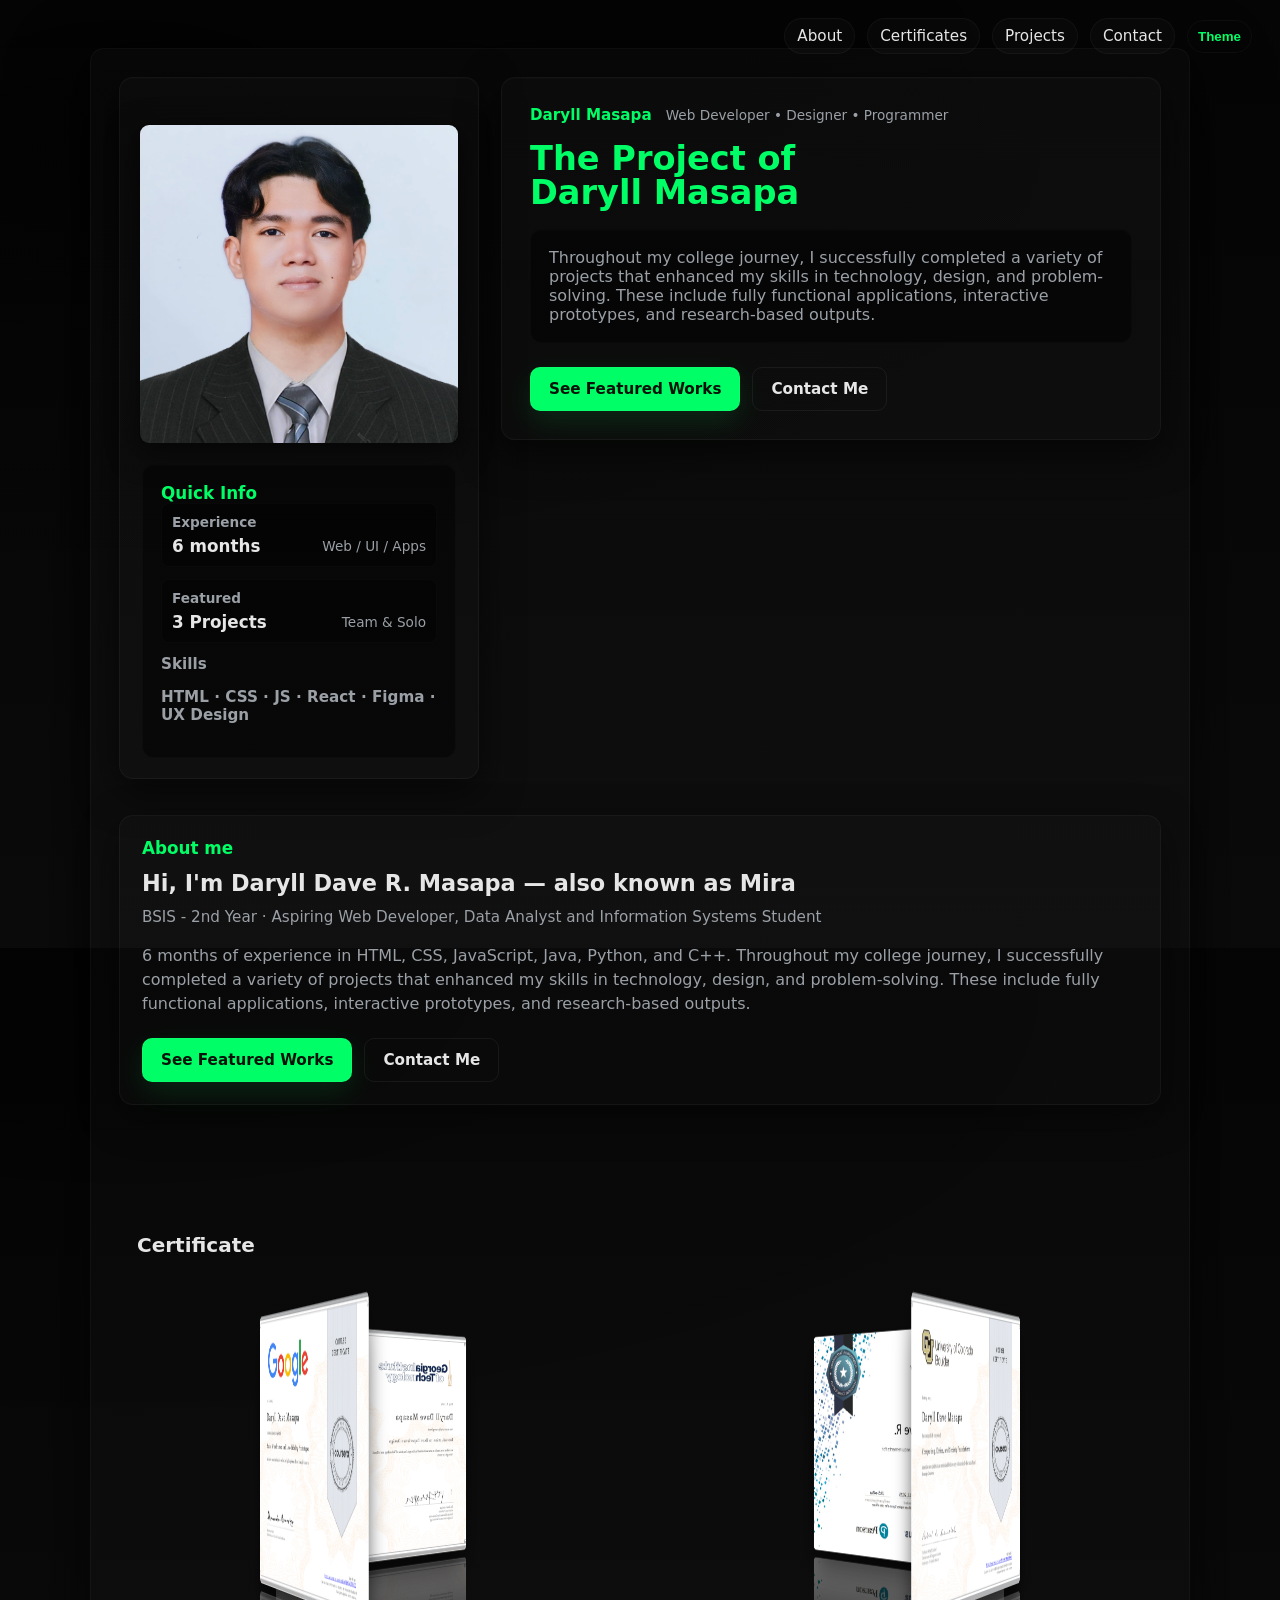
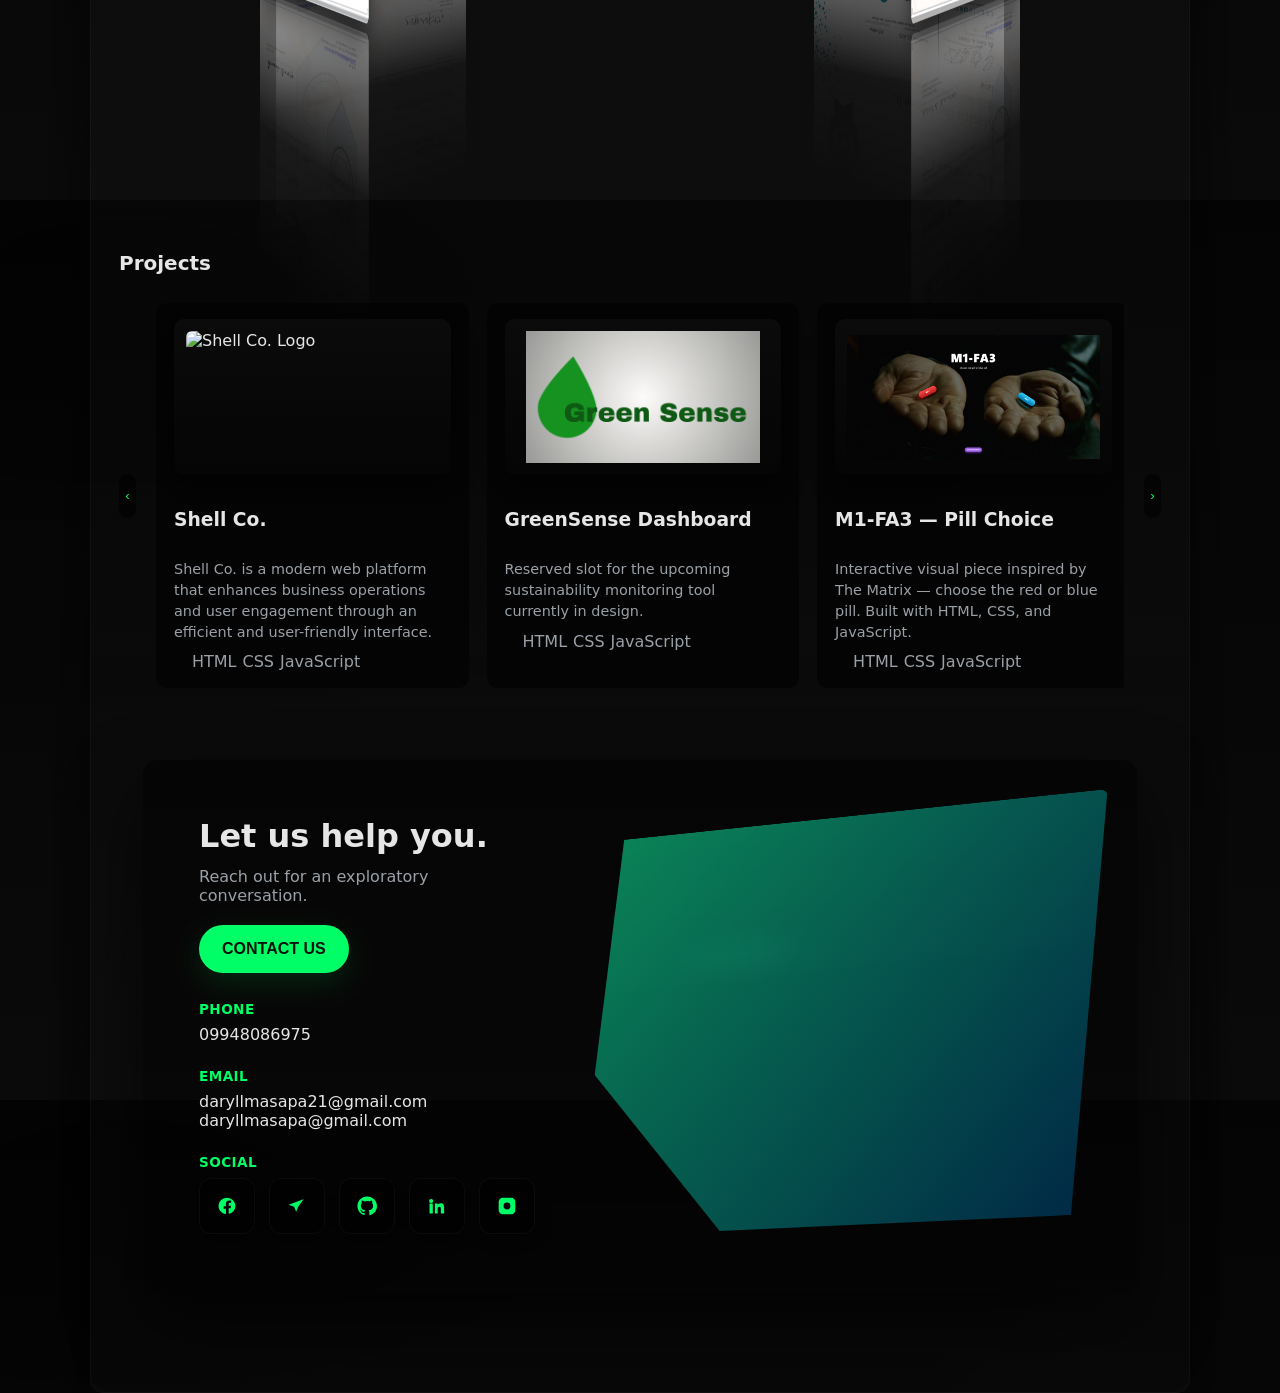
==== commit 688795b2: "Update print statement from 'Hello' to 'Goodbye'" ====
--- a/index.html
+++ b/index.html
@@ -294,118 +294,133 @@
             <h2>Projects</h2>
 
             <div class="carousel-wrap">
-                <button class="carousel-btn prev-btn" aria-label="Previous projects">‹</button>
-
-                <div class="carousel">
-                    <div class="carousel-viewport">
-                        <div class="carousel-track">
-                            <div class="project-card"
-                                data-project-link="https://m1r4-cle.github.io/Green_Sense/"
-                                data-project-link-label="View GreenSense">
-                                <figure class="project-media">
-                                    <img src="Greensense.png" alt="GreenSense sustainability dashboard mockup">
-                                </figure>
-                                <div class="project-info">
-                                    <h3 class="project-title">GreenSense Dashboard</h3>
-                                    <p class="project-desc">Reserved slot for the upcoming sustainability monitoring tool currently in design.</p>
-                                    <ul class="project-tags">
-                                        <li>HTML</li>
-                                        <li>CSS</li>
-                                        <li>JavaScript</li>
-                                    </ul>
-                                </div>
-                            </div>
-                            <div class="project-card"
-                                data-project-link="https://masapa1.github.io/M1-FA3/"
-                                data-project-link-label="View M1-FA3">
-                                <figure class="project-media">
-                                    <img src="M1-FA3.png" alt="M1-FA3 — Pill choice project">
-                                </figure>
-                                <div class="project-info">
-                                    <h3 class="project-title">M1-FA3 — Pill Choice</h3>
-                                    <p class="project-desc">Interactive visual piece inspired by The Matrix — choose the red or blue pill. Built with HTML, CSS, and JavaScript.</p>
-                                    <ul class="project-tags">
-                                        <li>HTML</li>
-                                        <li>CSS</li>
-                                        <li>JavaScript</li>
-                                    </ul>
-                                </div>
-                            </div>
-                            <div class="project-card">
-                                <figure class="project-media">
-                                    <img src="SPR EMP Dashboard.png" alt="Smart Payroll employee dashboard interface">
-                                </figure>
-                                <div class="project-info">
-                                    <h3 class="project-title">Smart Payroll • Employee View</h3>
-                                    <p class="project-desc">Employee-side WinForms dashboard handling attendance, time logs, and profile management.</p>
-                                    <ul class="project-tags">
-                                        <li>C#</li>
-                                        <li>WinForms</li>
-                                        <li>SQL Server</li>
-                                    </ul>
-                                </div>
-                            </div>
-                            <div class="project-card">
-                                <figure class="project-media">
-                                    <img src="SPR Admin Dasboard.png" alt="Smart Payroll admin dashboard interface">
-                                </figure>
-                                <div class="project-info">
-                                    <h3 class="project-title">Smart Payroll • Admin View</h3>
-                                    <p class="project-desc">Administrative module providing overview metrics and controls for payroll operations.</p>
-                                    <ul class="project-tags">
-                                        <li>C#</li>
-                                        <li>Entity Framework</li>
-                                        <li>Admin UX</li>
-                                    </ul>
-                                </div>
-                            </div>
-                            <div class="project-card">
-                                <figure class="project-media">
-                                    <img src="SPR Login.png" alt="Smart Payroll login window">
-                                </figure>
-                                <div class="project-info">
-                                    <h3 class="project-title">Smart Payroll • Login</h3>
-                                    <p class="project-desc">Credential gate with layered validation and role-based routing into the payroll suite.</p>
-                                    <ul class="project-tags">
-                                        <li>Security</li>
-                                        <li>.NET</li>
-                                        <li>UX</li>
-                                    </ul>
-                                </div>
-                            </div>
-                            <div class="project-card">
-                                <figure class="project-media">
-                                    <img src="KITAKO MOBILE DASHBOARD.png" alt="Kitako mobile dashboard analytics screen">
-                                </figure>
-                                <div class="project-info">
-                                    <h3 class="project-title">Kitako Mobile Dashboard</h3>
-                                    <p class="project-desc">Mobile-first analytics overview designed to summarize cooperative KPIs at a glance.</p>
-                                    <ul class="project-tags">
-                                        <li>Java</li>
-                                        <li>Java GUI</li>
-                                        <li>Mobile UI</li>
-                                    </ul>
-                                </div>
-                            </div>
-                            <div class="project-card">
-                                <figure class="project-media">
-                                    <img src="KITAKO MOBILE DASBOARD 2.png" alt="Kitako mobile inventory management screen">
-                                </figure>
-                                <div class="project-info">
-                                    <h3 class="project-title">Kitako Inventory Screen</h3>
-                                    <p class="project-desc">Detailed stock management view supporting inline edits and quick inventory adjustments.</p>
-                                    <ul class="project-tags">
-                                        <li>Java</li>
-                                        <li>JAVA GUI</li>
-                                        <li>Mobile UI</li>
-                                    </ul>
-                                </div>
+                <button class="carousel-btn prev-btn">‹</button>
+                <div class="carousel-viewport">
+                    <div class="carousel-track">
+                        <!-- Shell Co. (First) -->
+                        <div class="project-card"
+                            data-project-link="https://shell-co.vercel.app/"
+                            data-project-link-label="View Shell Co.">
+                            <figure class="project-media">
+                                <img src="ShellCo-Logo.png" alt="Shell Co. Logo">
+                            </figure>
+                            <div class="project-info">
+                                <h3 class="project-title">Shell Co.</h3>
+                                <p class="project-desc">Shell Co. is a modern web platform that enhances business operations and user engagement through an efficient and user-friendly interface.</p>
+                                <ul class="project-tags">
+                                    <li>HTML</li>
+                                    <li>CSS</li>
+                                    <li>JavaScript</li>
+                                </ul>
+                            </div>
+                        </div>
+                        <!-- GreenSense (Second) -->
+                        <div class="project-card"
+                            data-project-link="https://m1r4-cle.github.io/Green_Sense/"
+                            data-project-link-label="View GreenSense">
+                            <figure class="project-media">
+                                <img src="Greensense.png" alt="GreenSense sustainability dashboard mockup">
+                            </figure>
+                            <div class="project-info">
+                                <h3 class="project-title">GreenSense Dashboard</h3>
+                                <p class="project-desc">Reserved slot for the upcoming sustainability monitoring tool currently in design.</p>
+                                <ul class="project-tags">
+                                    <li>HTML</li>
+                                    <li>CSS</li>
+                                    <li>JavaScript</li>
+                                </ul>
+                            </div>
+                        </div>
+                        <!-- M1-FA3 (Third) -->
+                        <div class="project-card"
+                            data-project-link="https://masapa1.github.io/M1-FA3/"
+                            data-project-link-label="View M1-FA3">
+                            <figure class="project-media">
+                                <img src="M1-FA3.png" alt="M1-FA3 — Pill choice project">
+                            </figure>
+                            <div class="project-info">
+                                <h3 class="project-title">M1-FA3 — Pill Choice</h3>
+                                <p class="project-desc">Interactive visual piece inspired by The Matrix — choose the red or blue pill. Built with HTML, CSS, and JavaScript.</p>
+                                <ul class="project-tags">
+                                    <li>HTML</li>
+                                    <li>CSS</li>
+                                    <li>JavaScript</li>
+                                </ul>
+                            </div>
+                        </div>
+                        <div class="project-card">
+                            <figure class="project-media">
+                                <img src="SPR EMP Dashboard.png" alt="Smart Payroll employee dashboard interface">
+                            </figure>
+                            <div class="project-info">
+                                <h3 class="project-title">Smart Payroll • Employee View</h3>
+                                <p class="project-desc">Employee-side WinForms dashboard handling attendance, time logs, and profile management.</p>
+                                <ul class="project-tags">
+                                    <li>C#</li>
+                                    <li>WinForms</li>
+                                    <li>SQL Server</li>
+                                </ul>
+                            </div>
+                        </div>
+                        <div class="project-card">
+                            <figure class="project-media">
+                                <img src="SPR Admin Dasboard.png" alt="Smart Payroll admin dashboard interface">
+                            </figure>
+                            <div class="project-info">
+                                <h3 class="project-title">Smart Payroll • Admin View</h3>
+                                <p class="project-desc">Administrative module providing overview metrics and controls for payroll operations.</p>
+                                <ul class="project-tags">
+                                    <li>C#</li>
+                                    <li>Entity Framework</li>
+                                    <li>Admin UX</li>
+                                </ul>
+                            </div>
+                        </div>
+                        <div class="project-card">
+                            <figure class="project-media">
+                                <img src="SPR Login.png" alt="Smart Payroll login window">
+                            </figure>
+                            <div class="project-info">
+                                <h3 class="project-title">Smart Payroll • Login</h3>
+                                <p class="project-desc">Credential gate with layered validation and role-based routing into the payroll suite.</p>
+                                <ul class="project-tags">
+                                    <li>Security</li>
+                                    <li>.NET</li>
+                                    <li>UX</li>
+                                </ul>
+                            </div>
+                        </div>
+                        <div class="project-card">
+                            <figure class="project-media">
+                                <img src="KITAKO MOBILE DASHBOARD.png" alt="Kitako mobile dashboard analytics screen">
+                            </figure>
+                            <div class="project-info">
+                                <h3 class="project-title">Kitako Mobile Dashboard</h3>
+                                <p class="project-desc">Mobile-first analytics overview designed to summarize cooperative KPIs at a glance.</p>
+                                <ul class="project-tags">
+                                    <li>Java</li>
+                                    <li>Java GUI</li>
+                                    <li>Mobile UI</li>
+                                </ul>
+                            </div>
+                        </div>
+                        <div class="project-card">
+                            <figure class="project-media">
+                                <img src="KITAKO MOBILE DASBOARD 2.png" alt="Kitako mobile inventory management screen">
+                            </figure>
+                            <div class="project-info">
+                                <h3 class="project-title">Kitako Inventory Screen</h3>
+                                <p class="project-desc">Detailed stock management view supporting inline edits and quick inventory adjustments.</p>
+                                <ul class="project-tags">
+                                    <li>Java</li>
+                                    <li>JAVA GUI</li>
+                                    <li>Mobile UI</li>
+                                </ul>
                             </div>
                         </div>
                     </div>
                 </div>
-
-                <button class="carousel-btn next-btn" aria-label="Next projects">›</button>
+                <button class="carousel-btn next-btn">›</button>
             </div>
         </section>
 
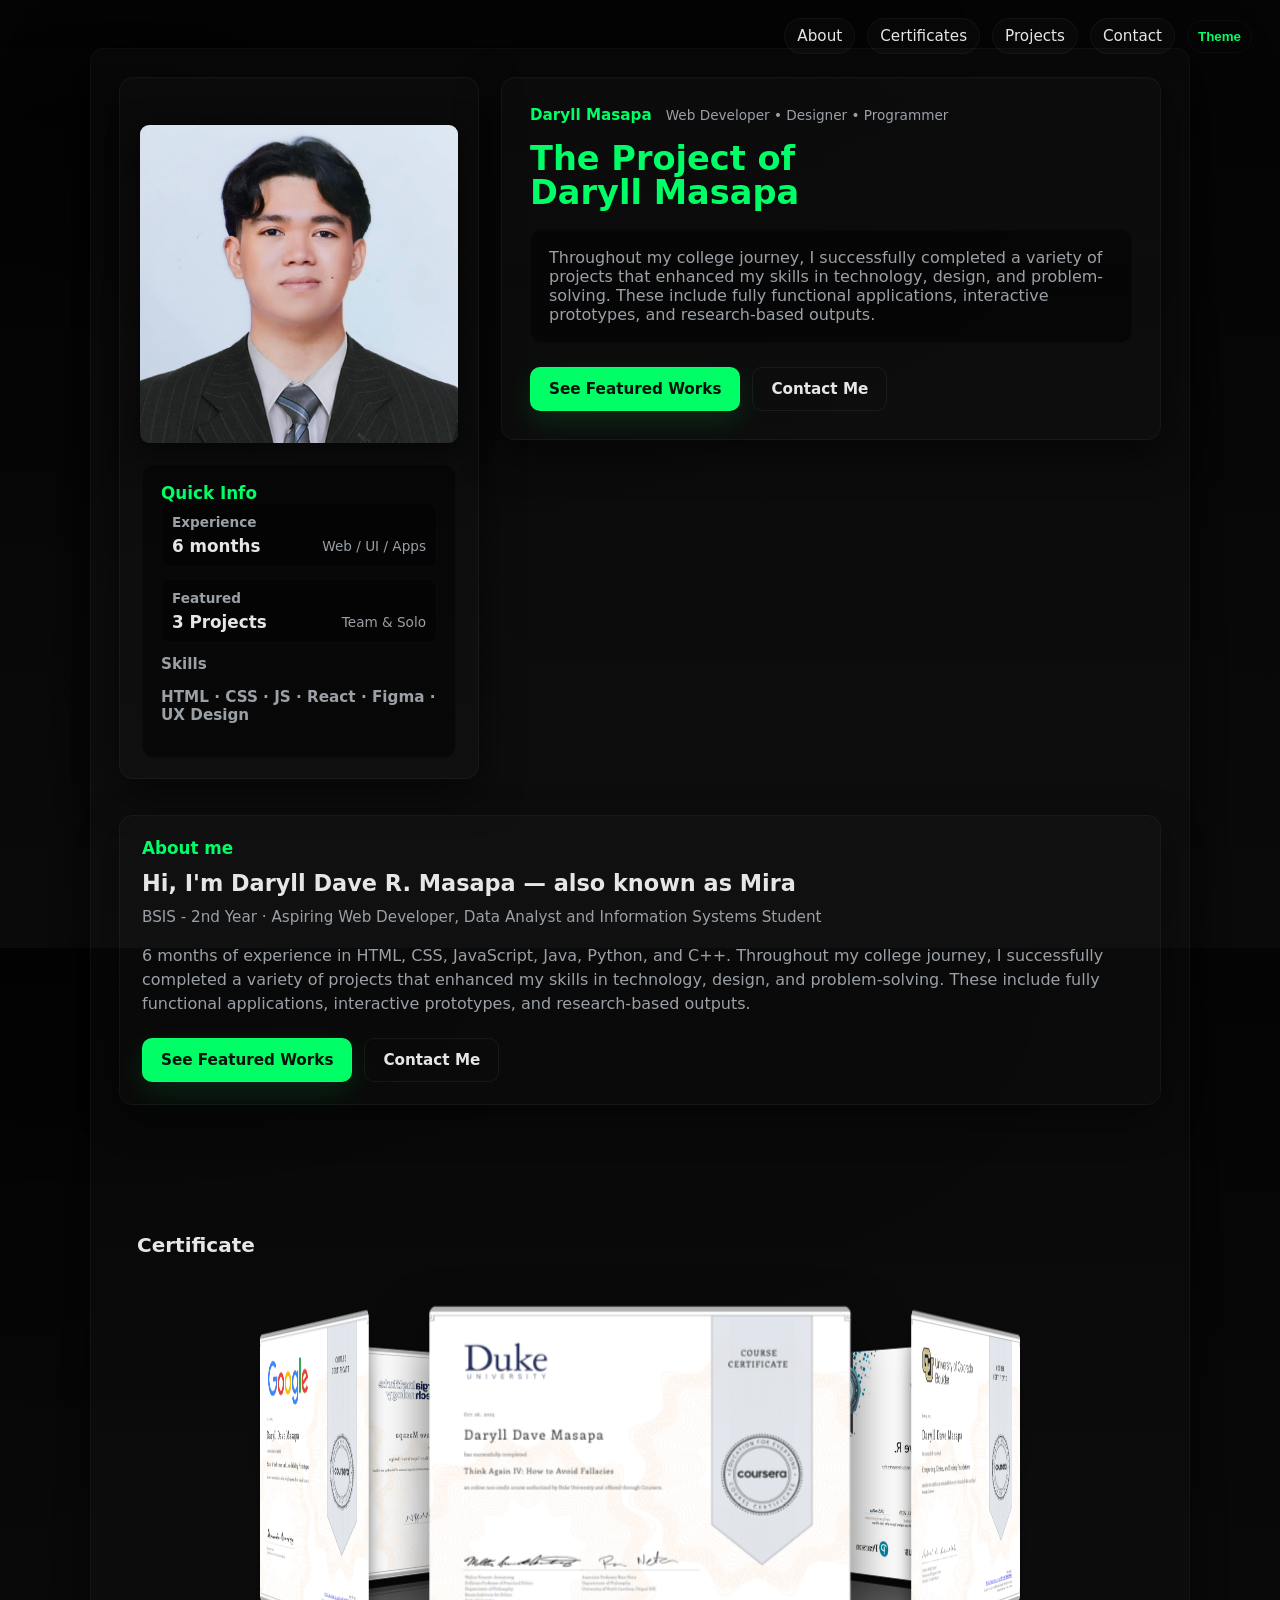
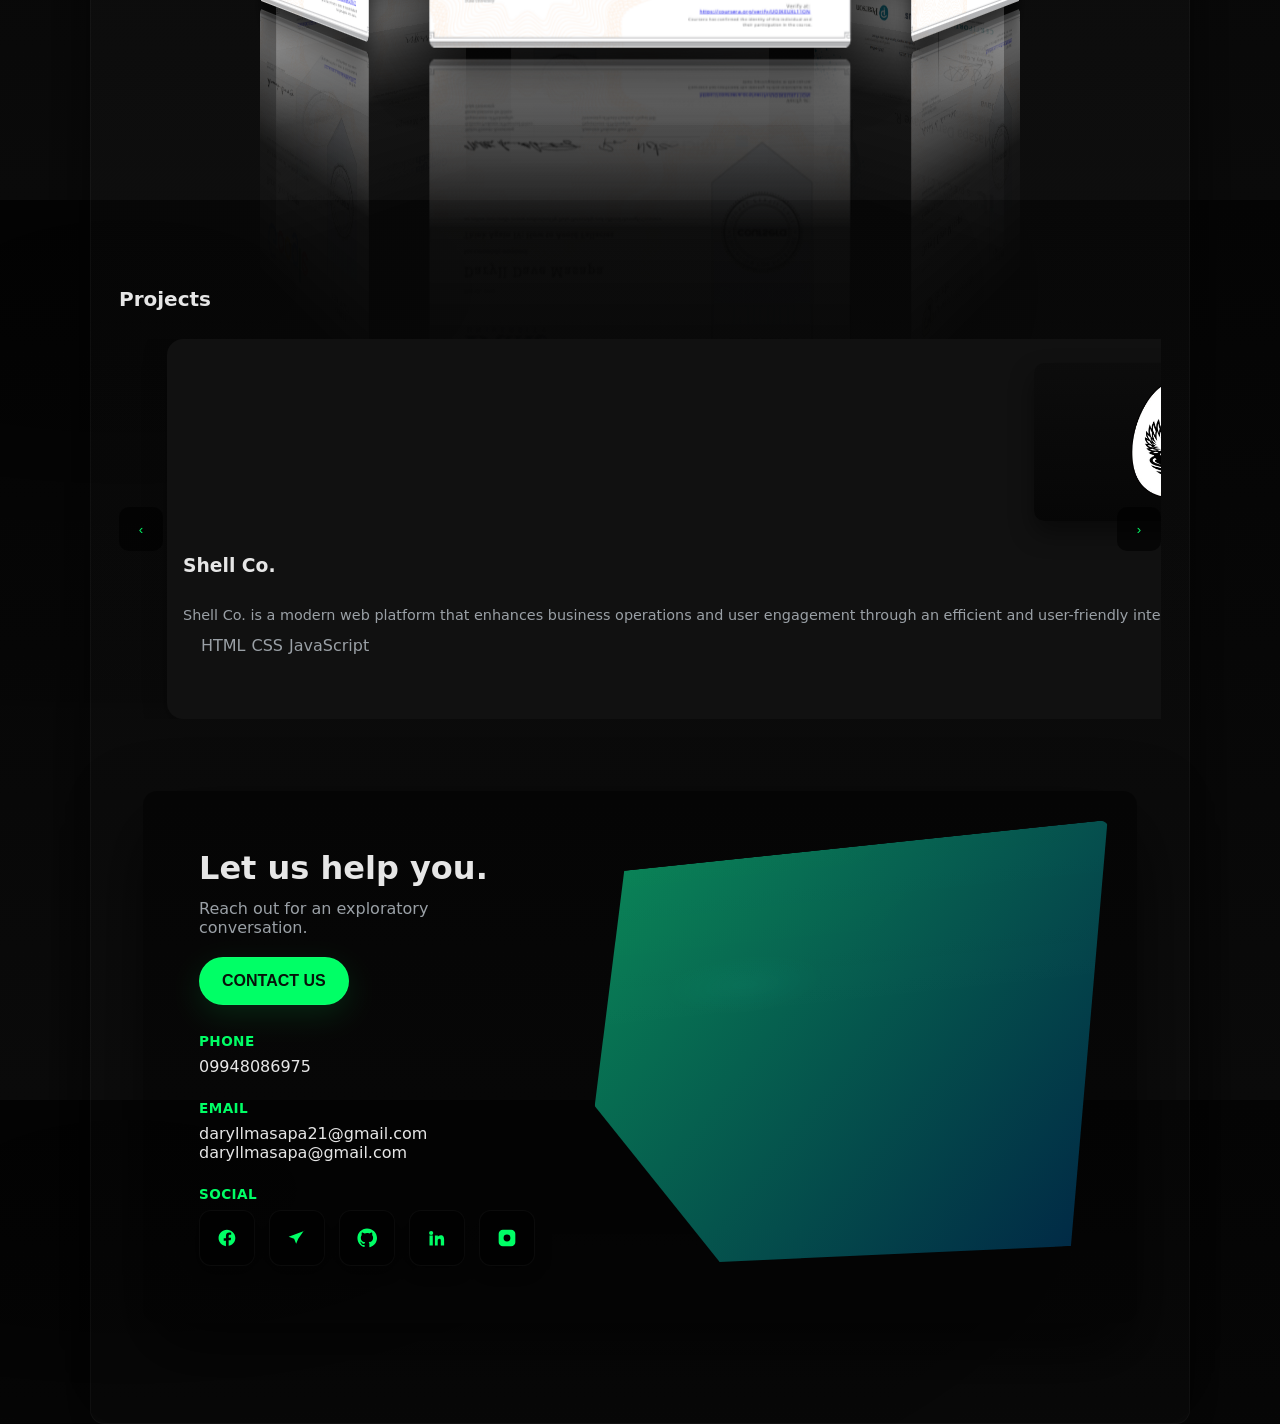
==== commit 52c145bc: "edit contact ig url" ====
--- a/index.html
+++ b/index.html
@@ -470,7 +470,7 @@
                 <path d="M4.98 3.5a2.5 2.5 0 11-.01 5.01 2.5 2.5 0 01.01-5zM3 8.98h3.96V21H3V8.98zM9.5 8.98H13v1.6h.06c.46-.87 1.6-1.78 3.3-1.78 3.53 0 4.18 2.33 4.18 5.36V21h-3.96v-5.18c0-1.24 0-2.84-1.73-2.84-1.74 0-2.01 1.36-2.01 2.75V21H9.5V8.98z" fill="currentColor"/>
               </svg>
             </a>
-            <a href="https://www.instagram.com/https.mimim1r4cle.is/" class="social-btn" aria-label="instagram" title="Instagram" target="_blank" rel="noopener noreferrer">
+            <a href="https://www.instagram.com/dm.m1r4cle.pfp/" class="social-btn" aria-label="instagram" title="Instagram" target="_blank" rel="noopener noreferrer">
               <!-- Instagram SVG -->
                 <svg width="14" height="14" viewBox="0 0 24 24" fill="none" aria-hidden>
                 <path d="M7 2h10a5 5 0 015 5v10a5 5 0 01-5 5H7a5 5 0 01-5-5V7a5 5 0 015-5zm5 5.9a4.1 4.1 0 100 8.2 4.1 4.1 0 000-8.2zm5.1-.6a1.1 1.1 0 11-2.2 0 1.1 1.1 0 012.2 0z" fill="currentColor"/>
@@ -538,3 +538,4 @@
   box-shadow: none;
 }
 </style>
+
--- a/Portfolio_style.css
+++ b/Portfolio_style.css
@@ -1,4 +1,12 @@
 :root{
+  --bg-1: #050505;
+  --bg-2: #0b0b0b;
+  --panel: rgba(255,255,255,0.03);
+  --text: #e6e6e6;
+  --muted: #9aa0a6;
+  --accent: #00ff66;
+  --glass-border: rgba(255,255,255,0.04);
+  --radius: 12px;:root{
   --bg-1: #050505;
   --bg-2: #0b0b0b;
   --panel: rgba(255,255,255,0.03);
@@ -136,14 +144,11 @@
 .section-block h2{color:var(--text);margin:0 0 12px 0;font-size:1.25rem}
 .section-block ul{margin:0 0 0 18px;color:var(--muted)}
 
-.carousel-wrap{
-  display:flex;
-  align-items:center;
-  gap:20px;
-  margin-top:18px;
-  width:100%;
-  box-sizing:border-box;
-}
+.carousel-wrap {
+  position: relative;
+  overflow: hidden; /* This hides overflow from the carousel */
+}
+
 .carousel-btn{
   z-index:9999;
   pointer-events:auto;
@@ -158,18 +163,37 @@
   justify-content:center;
   cursor:pointer;
 }
+.carousel-btn.prev-btn {
+  position: absolute;
+  left: 0;
+  top: 50%;
+  transform: translateY(-50%);
+  z-index: 2;
+}
+
+.carousel-btn.next-btn {
+  position: absolute;
+  right: 0;
+  top: 50%;
+  transform: translateY(-50%);
+  z-index: 2;
+}
+
 .carousel { position: relative; }
 .carousel-viewport {
   overflow-x: auto;
-  -webkit-overflow-scrolling: touch;
-  scrollbar-width: none;        
-  -ms-overflow-style: none;     
+  overflow-y: visible;
+  width: 100%;
+  box-sizing: border-box;
+  padding-left: 48px;
+  padding-right: 48px;
+  scroll-behavior: smooth;
 }
 
 .carousel-viewport::-webkit-scrollbar {
-  height: 0;
-  transition: height 180ms ease;
-}
+  display: none; /* Chrome, Safari, Opera */
+}
+
 .carousel-viewport::-webkit-scrollbar-thumb{
   background: rgba(255,255,255,0.12);
   border-radius: 999px;
@@ -193,10 +217,8 @@
 }
 .carousel-track {
   display: flex;
-  gap: 18px;
-  transition: transform 300ms ease;
-  will-change: transform;
-  align-items: stretch;
+  gap: 32px;
+  min-width: max-content;
 }
 
 .certificate-card,
@@ -225,12 +247,19 @@
 }
 
 .project-card {
-  display:flex;
-  flex-direction:column;
-  gap:16px;
-  background:rgba(0,0,0,0.55);
-  padding:16px 18px;
-  align-items:stretch;
+  min-width: 320px;
+  max-width: 320px;
+  min-height: 380px;
+  max-height: 380px;
+  display: flex;
+  flex-direction: column;
+  justify-content: flex-start;
+  align-items: stretch;
+  background: #111;
+  border-radius: 16px;
+  box-shadow: 0 4px 24px rgba(0,0,0,0.3);
+  padding: 24px 16px 16px 16px;
+  box-sizing: border-box;
 }
 
 .project-media {
@@ -832,3 +861,830 @@
 }
 
 
+
+  --container-max: 1200px;
+}
+
+*{box-sizing:border-box}
+html,body{height:100%;margin:0;font-family:Inter,system-ui,Arial,sans-serif;background:
+  radial-gradient(1200px 500px at 10% 10%, rgba(0,0,0,0.35), transparent),
+  linear-gradient(180deg,var(--bg-1),var(--bg-2));color:var(--text);-webkit-font-smoothing:antialiased}
+
+.site-header{position:relative;height:0}
+.top-nav{ position:fixed; right:28px; top:18px; display:flex; gap:12px; z-index:30; align-items:center; }
+.top-nav a{color:var(--text);background:rgba(255,255,255,0.02);padding:8px 12px;border-radius:999px;text-decoration:none;font-size:0.95rem;border:1px solid var(--glass-border)}
+
+.container{
+  max-width:var(--container-max);
+  width:calc(100% - 120px);
+  margin:48px auto 80px;
+  padding:32px;
+  background: linear-gradient(180deg, rgba(255,255,255,0.02), rgba(255,255,255,0.01));
+  border:1px solid rgba(255,255,255,0.03);
+  border-radius:14px;
+  box-shadow:0 30px 80px rgba(0,0,0,0.65);
+}
+
+.hero{
+  display:grid;
+  grid-template-columns: 440px 1fr;
+  gap:28px;
+  align-items:start;
+  margin-bottom:36px;
+  width:100%;
+}
+
+.card{
+  background: linear-gradient(180deg, rgba(255,255,255,0.015), rgba(255,255,255,0.01));
+  border-radius:14px;
+  padding:22px;
+  border:1px solid var(--glass-border);
+  box-shadow: 0 12px 40px rgba(0,0,0,0.6), inset 0 1px 0 rgba(255,255,255,0.01);
+  width:100%;
+}
+
+.card-left{
+  height:auto; 
+  position:relative;
+  display:flex;
+  flex-direction:column;
+  overflow:visible;
+  padding-bottom:20px;
+}
+.accent-square{width:36px;height:36px;background:var(--accent);border-radius:8px;position:absolute;left:18px;top:18px;box-shadow:0 6px 18px rgba(0,255,102,0.08)}
+.profile-area{
+  flex: 0 0 auto;
+  display:flex;
+  align-items:center;
+  justify-content:center;
+  padding-top:24px;
+}
+#profile-img{
+  width:360px;
+  height:360px;       
+  aspect-ratio: 1 / 1; 
+  object-fit:cover;
+  border-radius:10px;
+  border:1px solid rgba(0,0,0,0.4);
+  background:#0b0b0b;
+  box-shadow:0 8px 30px rgba(0,0,0,0.6);
+}
+
+.profile-info{
+  margin-top:20px;
+  padding:18px;
+  background: rgba(0,0,0,0.45);
+  border-radius:12px;
+  border:1px solid rgba(255,255,255,0.02);
+  box-shadow: inset 0 1px 0 rgba(255,255,255,0.01);
+  color:var(--muted);
+}
+
+.profile-info .quick-title{
+  color:var(--accent);
+  margin:0 0 12px 0;
+  font-size:1.05rem;
+}
+
+.profile-info .quick-list{ margin:0; padding:0; }
+
+.profile-info .quick-item{
+  margin-bottom:12px;
+  background: rgba(0,0,0,0.35);
+  padding:10px;
+  border-radius:8px;
+  border:1px solid rgba(255,255,255,0.02);
+}
+
+.profile-info dt{ font-size:0.85rem; color:var(--muted); }
+
+.profile-info dd{ margin:6px 0 0 0; font-weight:700; color:var(--text); display:flex; justify-content:space-between; align-items:center; }
+
+.profile-info .muted{ color:var(--muted); font-weight:500; font-size:0.85rem; margin-left:8px; }
+
+.profile-info .skills{ margin-top:10px; color:var(--muted); font-size:0.95rem; }
+
+.card-center{display:flex;flex-direction:column;gap:18px;padding:28px}
+.meta{display:flex;align-items:center;gap:14px;color:var(--muted);font-size:0.95rem}
+.name-small{color:var(--accent);font-weight:700}
+.roles{color:var(--muted);font-size:0.85rem}
+
+.hero-title{margin:0;font-size:2.1rem;line-height:1.02;color:var(--accent);font-weight:800}
+.hero-blurb{background: rgba(0,0,0,0.5);padding:18px;border-radius:12px;border:1px solid rgba(255,255,255,0.02);color:var(--muted);box-shadow: inset 0 1px 0 rgba(255,255,255,0.01)}
+.hero-blurb p{margin:0}
+
+.hero-ctas{display:flex;gap:12px;margin-top:6px}
+.btn{display:inline-block;padding:12px 18px;border-radius:10px;text-decoration:none;font-weight:600;font-size:0.95rem;border:1px solid var(--glass-border)}
+.btn-primary{background:var(--accent);color:#07120a;box-shadow:0 10px 30px rgba(0,255,102,0.12)}
+.btn-outline{background:transparent;color:var(--text);border:1px solid rgba(255,255,255,0.06)}
+
+.card-right{padding:20px}
+.quick-title{color:var(--accent);margin:0 0 12px 0;font-size:1.05rem}
+.quick-list{margin:0;padding:0}
+.quick-item{margin-bottom:14px;background: rgba(0,0,0,0.45);padding:12px;border-radius:8px;border:1px solid rgba(255,255,255,0.02)}
+.quick-item dt{font-size:0.85rem;color:var(--muted)}
+.quick-item dd{margin:6px 0 0 0;font-weight:700;color:var(--text);display:flex;justify-content:space-between;align-items:center}
+.quick-item .muted{color:var(--muted);font-weight:500;font-size:0.85rem;margin-left:8px}
+.skills{margin-top:12px;color:var(--muted);font-size:0.95rem}
+
+.section-block{margin-top:28px;background:transparent;color:var(--text)}
+.section-block h2{color:var(--text);margin:0 0 12px 0;font-size:1.25rem}
+.section-block ul{margin:0 0 0 18px;color:var(--muted)}
+
+.carousel-wrap{
+  display:flex;
+  align-items:center;
+  gap:20px;
+  margin-top:18px;
+  width:100%;
+  box-sizing:border-box;
+}
+.carousel-btn{
+  z-index:9999;
+  pointer-events:auto;
+  position:relative;
+  background:rgba(0,0,0,0.6);
+  color:var(--accent);
+  border-radius:10px;
+  width:44px;
+  height:44px;
+  display:flex;
+  align-items:center;
+  justify-content:center;
+  cursor:pointer;
+}
+.carousel { position: relative; }
+.carousel-viewport {
+  overflow-x: auto;
+  -webkit-overflow-scrolling: touch;
+  scrollbar-width: none;        
+  -ms-overflow-style: none;     
+}
+
+.carousel-viewport::-webkit-scrollbar {
+  height: 0;
+  transition: height 180ms ease;
+}
+.carousel-viewport::-webkit-scrollbar-thumb{
+  background: rgba(255,255,255,0.12);
+  border-radius: 999px;
+  border: 2px solid rgba(0,0,0,0.16);
+}
+
+.carousel-wrap:hover .carousel-viewport,
+.carousel-viewport:hover,
+.carousel-viewport:focus {
+  scrollbar-width: thin; 
+}
+.carousel-wrap:hover .carousel-viewport::-webkit-scrollbar,
+.carousel-viewport:hover::-webkit-scrollbar,
+.carousel-viewport:focus::-webkit-scrollbar {
+  height: 8px; 
+}
+.carousel-wrap:hover .carousel-viewport::-webkit-scrollbar-thumb,
+.carousel-viewport:hover::-webkit-scrollbar-thumb,
+.carousel-viewport:focus::-webkit-scrollbar-thumb {
+  background: rgba(255,255,255,0.14);
+}
+.carousel-track {
+  display: flex;
+  gap: 18px;
+  transition: transform 300ms ease;
+  will-change: transform;
+  align-items: stretch;
+}
+
+.certificate-card,
+.project-card {
+  flex: 0 0 calc((100% - 36px) / 3);
+  max-width: calc((100% - 36px) / 3);
+  box-sizing: border-box;
+  border-radius: 10px;
+  padding: 12px;
+  background: rgba(0,0,0,0.45);
+}
+
+.certificate-card {
+  display:flex;
+  align-items:center;
+  justify-content:center;
+  overflow:hidden;
+}
+
+.certificate-card img {
+  display:block;
+  width:100%;
+  height:220px;
+  object-fit:cover;
+  border-radius:6px;
+}
+
+.project-card {
+  display:flex;
+  flex-direction:column;
+  gap:16px;
+  background:rgba(0,0,0,0.55);
+  padding:16px 18px;
+  align-items:stretch;
+}
+
+.project-media {
+  position:relative;
+  width:100%;
+  max-width:280px;
+  margin:0 auto;
+  aspect-ratio:16 / 9;
+  border-radius:10px;
+  overflow:hidden;
+  background:linear-gradient(180deg, rgba(12,12,12,0.9), rgba(5,5,5,0.9));
+  box-shadow:0 12px 24px rgba(0,0,0,0.45);
+  display:flex;
+  align-items:center;
+  justify-content:center;
+  padding:12px;
+}
+
+.project-media img {
+  width:100%;
+  height:100%;
+  object-fit:contain;
+  border-radius:6px;
+}
+
+.project-info {
+  display:flex;
+  flex-direction:column;
+  gap:10px;
+  align-items:flex-start;
+  text-align:left;
+}
+
+.project-desc {
+  margin:0;
+  font-size:0.9rem;
+  line-height:1.45;
+  color:var(--muted);
+}
+
+.project-tags {
+  margin:0;
+  padding:0;
+  list-style:none;
+  display:flex;
+  flex-wrap:wrap;
+  gap:6px;
+  justify-content:flex-start;
+}
+
+@media (max-width:980px){
+  .certificate-card,
+  .project-card {
+    flex:0 0 calc((100% - 18px) / 2);
+    max-width:calc((100% - 18px) / 2);
+  }
+  .certificate-card img { height:180px; }
+}
+@media (max-width:600px){
+  .certificate-card,
+  .project-card {
+    flex:0 0 100%;
+    max-width:100%;
+  }
+  .certificate-card img { height:200px; }
+}
+
+.carousel-btn{
+  z-index:9999;
+  pointer-events:auto;
+  position:relative;
+  background:rgba(0,0,0,0.6);
+  color:var(--accent);
+  border-radius:10px;
+  width:44px;
+  height:44px;
+  display:flex;
+  align-items:center;
+  justify-content:center;
+  cursor:pointer;
+  border:0;
+}
+
+html { scroll-behavior: smooth; }
+
+section,
+.about-card,
+.section-block {
+  scroll-margin-top: 90px; 
+}
+
+@media (max-width: 600px) {
+  section,
+  .about-card,
+  .section-block {
+    scroll-margin-top: 110px;
+  }
+}
+
+/* Lightbox styles */
+.lightbox{
+  display:none;
+  position:fixed;
+  inset:0;
+  z-index:1200;
+  align-items:center;
+  justify-content:center;
+  background: rgba(6,8,10,0.42); 
+  backdrop-filter: blur(6px);
+  -webkit-backdrop-filter: blur(6px);
+}
+.lightbox.open{ display:flex; }
+/* lightbox layout: slightly larger and a bit more breathing room */
+.lightbox-content{
+  position:relative;
+  z-index:2;
+  max-width:1300px;      
+  width:92vw;
+  max-height:92vh;
+  padding:20px;
+  box-sizing:border-box;
+  display:grid;
+  grid-template-columns: 1fr 480px; 
+  gap:26px;
+  align-items:stretch;
+  background: transparent; 
+}
+.lightbox-content img{
+  width:100%;
+  height:100%;
+  object-fit:contain;
+  border-radius:10px; 
+  box-shadow:0 30px 80px rgba(0,0,0,0.65);
+  background:#111;
+}
+
+/* meta panel on the right: tinted "window" effect */
+.lightbox-meta{
+  background: linear-gradient(rgba(18,18,18,0.56), rgba(18,18,18,0.46)); 
+  padding:24px;
+  border-radius:14px;
+  position:relative;
+  color:var(--text);
+  display:flex;
+  flex-direction:column;
+  gap:16px;
+  justify-content:flex-start;
+  border:1px solid rgba(255,255,255,0.04);
+  box-shadow: 0 18px 50px rgba(0,0,0,0.55);
+}
+.lightbox-meta h2{ margin:0; font-size:2.2rem; color:var(--accent); }
+.lightbox-meta p{ margin:0; color:var(--muted); line-height:1.5; }
+.lightbox-meta .btn{ align-self:flex-start; }
+
+/* close button inside meta */
+.lightbox-close{ position:absolute; top:12px; right:12px; z-index:3; background:transparent; color:var(--accent); border:0; width:40px; height:40px; border-radius:6px; font-size:18px; cursor:pointer; }
+
+@media (max-width:900px){
+  .lightbox-content{ grid-template-columns: 1fr; max-width:94vw; }
+  .lightbox-meta{ order:2; max-height:40vh; overflow:auto; }
+  .lightbox-content img{ order:1; max-height:45vh; }
+}
+
+.certificate-card{ cursor:pointer; }
+
+.about-card{
+  margin-top:24px;
+  padding:22px;
+  background: linear-gradient(180deg, rgba(255,255,255,0.015), rgba(255,255,255,0.01));
+  border-radius:14px;
+  border:1px solid var(--glass-border);
+  box-shadow: 0 12px 40px rgba(0,0,0,0.45);
+  display:flex;
+  flex-direction:column;
+  gap:12px;
+}
+
+/* typography for about card */
+.about-title{
+  margin:0;
+  color:var(--accent);
+  font-size:1.05rem;
+  font-weight:700;
+}
+.about-name{
+  margin:0;
+  font-size:1.4rem;
+  color:var(--text);
+  font-weight:700;
+}
+.about-role{
+  margin:0;
+  color:var(--muted);
+  font-size:0.95rem;
+}
+.about-desc{
+  margin:6px 0 0 0;
+  color:var(--muted);
+  line-height:1.5;
+}
+
+.about-ctas{ margin-top:10px; }
+
+.light-theme{
+  --bg-1: #fbf6ef;      
+  --bg-2: #ffffff;      
+  --panel: rgba(0,0,0,0.02);
+  --text: #111111;      
+  --muted: #616161;
+  --accent: #0b7bff;    
+  --glass-border: rgba(0,0,0,0.08);
+}
+
+.theme-toggle{
+  background:transparent;
+  border:1px solid var(--glass-border);
+  color:var(--accent);
+  padding:8px 10px;
+  border-radius:999px;
+  font-weight:600;
+  cursor:pointer;
+  display:inline-flex;
+  align-items:center;
+  gap:6px;
+}
+.theme-toggle[aria-pressed="true"]{
+  background:var(--accent);
+  color:#fff;
+  border-color:transparent;
+  box-shadow:0 8px 30px rgba(11,123,255,0.12);
+}
+
+.light-theme .hero-blurb,
+.light-theme .hero-blurb p {
+  color: var(--text) !important;
+}
+
+.light-theme .profile-info,
+.light-theme .profile-info .quick-item,
+.light-theme .profile-info dd,
+.light-theme .profile-info .skills,
+.light-theme .profile-info dt,
+.light-theme .profile-info .muted {
+  color: var(--text) !important;
+}
+
+/* Responsive adjustments */
+@media (max-width:1400px){
+  :root{ --container-max:1100px; }
+  .container{ width:calc(100% - 80px); padding:28px; }
+  .hero{ grid-template-columns: 360px 1fr; gap:22px; }
+  #profile-img{ width:320px; height:320px; }
+  .certificate-card, .project-card { flex:0 0 calc((100% - 30px) / 3); max-width: calc((100% - 30px) / 3); }
+}
+
+@media (max-width:980px){
+  .container{ width:calc(100% - 48px); padding:20px; margin:28px auto; }
+  .hero{ grid-template-columns: 1fr; gap:18px; }
+  .card-left{ order:0; width:100%; }
+  .card-center{ order:1; }
+}
+
+/* --- 3D carousel (scoped to Certificates section) --- */
+#achievements {
+  margin-top: 110px; 
+  position: relative;
+}
+
+/* container perspective only for this section */
+#achievements .drag-root {
+  -webkit-perspective: 1000px;
+  perspective: 1000px;
+  -webkit-transform-style: preserve-3d;
+  transform-style: preserve-3d;
+}
+
+/* 3D carousel scoped elements */
+#achievements #drag-container,
+#achievements #spin-container {
+  position: relative;
+  display: flex;
+  margin: 18px auto;
+  -webkit-transform-style: preserve-3d;
+  transform-style: preserve-3d;
+  /* keep flat (no X tilt) */
+  -webkit-transform: rotateX(0deg);
+  transform: rotateX(0deg);
+  width: 100%;
+  max-width: 900px;
+  height: 220px;
+  align-items: center;
+  justify-content: center;
+}
+
+/* ensure spin container preserves 3D and card backs are visible */
+#achievements #spin-container {
+  -webkit-transform-style: preserve-3d;
+  transform-style: preserve-3d;
+}
+
+/* show the card when it's on the far side (so you can see all items) */
+#achievements #spin-container img,
+#achievements #spin-container video {
+  -webkit-backface-visibility: visible;
+  backface-visibility: visible;
+}
+
+/* 3D carousel animation keyframes (rotate around Y while keeping tilt) */
+@-webkit-keyframes spin {
+  from { -webkit-transform: rotateY(0deg); transform: rotateY(0deg); }
+  to   { -webkit-transform: rotateY(360deg); transform: rotateY(360deg); }
+}
+@keyframes spin {
+  from { -webkit-transform: rotateY(0deg); transform: rotateY(0deg); }
+  to   { -webkit-transform: rotateY(360deg); transform: rotateY(360deg); }
+}
+@-webkit-keyframes spinRevert {
+  from { -webkit-transform: rotateY(360deg); transform: rotateY(360deg); }
+  to   { -webkit-transform: rotateY(0deg); transform: rotateY(0deg); }
+}
+@keyframes spinRevert {
+  from { -webkit-transform: rotateY(360deg); transform: rotateY(360deg); }
+  to   { -webkit-transform: rotateY(0deg); transform: rotateY(0deg); }
+}
+#achievements #drag-container,
+#achievements #spin-container {
+  height: auto;
+  min-height: 260px; 
+  padding-top: 36px;   
+  padding-bottom: 40px;
+}
+
+#achievements h2 {
+  margin-top: 8px;    
+  margin-bottom: 26px; 
+  padding-left: 18px; 
+  font-size: 1.25rem;
+}
+
+@media (max-width: 720px) {
+  #achievements #drag-container { min-height: 220px; padding-bottom: 28px; }
+  #achievements #ground { width: 520px; height: 520px; }
+}
+
+#projects {
+  margin-top: 220px; 
+  padding-top: 12px;
+}
+
+#projects .carousel-wrap {
+  margin-top: 28px; 
+}
+
+#achievements #drag-container {
+  transform: none;
+  touch-action: none;          
+  cursor: grab;
+  user-select: none;
+  -webkit-user-select: none;
+  will-change: transform;
+}
+
+.project-lightbox {
+  display:none;
+  position:fixed;
+  inset:0;
+  z-index:1400;
+  align-items:center;
+  justify-content:center;
+  padding:24px;
+}
+.project-lightbox.open { display:flex; }
+
+.project-lightbox__backdrop {
+  position:absolute;
+  inset:0;
+  background:rgba(4,6,8,0.78);
+  backdrop-filter:blur(10px);
+  -webkit-backdrop-filter:blur(10px);
+}
+
+.project-lightbox__content {
+  position:relative;
+  z-index:1;
+  width:min(1200px,96vw);
+  max-height:92vh;
+  padding:32px;
+  display:grid;
+  grid-template-columns:minmax(0,1.45fr) minmax(0,1fr);
+  gap:32px;
+  background:linear-gradient(135deg, rgba(18,18,20,0.94), rgba(10,10,12,0.92));
+  border:1px solid rgba(255,255,255,0.05);
+  border-radius:20px;
+  box-shadow:0 40px 120px rgba(0,0,0,0.72);
+  overflow:hidden;
+}
+
+.project-lightbox__media {
+  position:relative;
+  padding:18px;
+  border-radius:16px;
+  background:rgba(6,8,12,0.92);
+  box-shadow:0 24px 60px rgba(0,0,0,0.55);
+  display:flex;
+  align-items:center;
+  justify-content:center;
+}
+.project-lightbox__media img {
+  width:100%;
+  height:100%;
+  object-fit:contain;
+  border-radius:12px;
+}
+
+.project-lightbox__details {
+  display:flex;
+  flex-direction:column;
+  gap:18px;
+  color:var(--text);
+}
+.project-lightbox__details h2 {
+  margin:0;
+  font-size:2rem;
+  font-weight:800;
+  color:var(--accent);
+}
+.project-lightbox__details p {
+  margin:0;
+  font-size:0.95rem;
+  line-height:1.6;
+  color:var(--muted);
+}
+
+.project-lightbox__tags {
+  margin:0;
+  padding:0;
+  list-style:none;
+  display:flex;
+  flex-wrap:wrap;
+  gap:10px;
+}
+.project-lightbox__tags li {
+  padding:6px 14px;
+  border-radius:999px;
+  background:rgba(255,255,255,0.08);
+  border:1px solid rgba(255,255,255,0.08);
+  font-weight:600;
+  font-size:0.85rem;
+  letter-spacing:0.02em;
+  color:var(--text);
+}
+
+.project-lightbox__close {
+  position:absolute;
+  top:18px;
+  right:18px;
+  width:40px;
+  height:40px;
+  border-radius:10px;
+  border:1px solid rgba(255,255,255,0.15);
+  background:rgba(7,10,12,0.8);
+  color:var(--accent);
+  font-size:18px;
+  cursor:pointer;
+  display:flex;
+  align-items:center;
+  justify-content:center;
+  transition:background 160ms ease, transform 160ms ease;
+}
+.project-lightbox__close:hover,
+.project-lightbox__close:focus-visible {
+  background:rgba(0,0,0,0.9);
+  transform:translateY(-1px);
+}
+
+.project-lightbox__link-row { display:flex; gap:12px; align-items:center; margin-top:6px; }
+.project-lightbox__link-label { font-size:0.85rem; text-transform:uppercase; letter-spacing:0.15em; color:var(--muted); }
+.project-lightbox__link-anchor { padding:8px 16px; border-radius:999px; background:rgba(0,0,0,0.55); color:var(--accent); font-weight:600; text-decoration:none; transition:background 160ms ease, transform 160ms ease; }
+.project-lightbox__link-anchor:hover,
+.project-lightbox__link-anchor:focus-visible { background:rgba(0,0,0,0.75); transform:translateY(-1px); }
+
+@media (max-width:1024px) {
+  .project-lightbox__content {
+    grid-template-columns:1fr;
+    max-height:94vh;
+    padding:28px;
+  }
+  .project-lightbox__media {
+    max-height:48vh;
+  }
+}
+
+@media (max-width:640px) {
+  .project-lightbox {
+    padding:12px;
+  }
+  .project-lightbox__content {
+    padding:22px;
+    gap:20px;
+    border-radius:16px;
+  }
+  .project-lightbox__close {
+    top:12px;
+    right:12px;
+  }
+  .project-lightbox__details h2 {
+    font-size:1.6rem;
+  }
+}
+
+.project-card:focus,
+.project-card:focus-visible {
+  outline: none;
+  box-shadow: none;
+}
+
+/* Contact section spacing + layout */
+.contact-section {
+  margin: 72px auto;
+  padding: 0 24px;
+  width: 100%;
+  max-width: 1200px;
+}
+.contact-card.contact-design {
+  display: flex;
+  gap: 36px;
+  align-items: center;
+  background: linear-gradient(180deg, rgba(0,0,0,0.48), rgba(0,0,0,0.42));
+  padding: 56px;
+  border-radius: 14px;
+  box-shadow: 0 30px 70px rgba(0,0,0,0.6);
+  position: relative;
+  overflow: visible;
+}
+
+/* left column */
+.contact-left { flex: 1 1 520px; max-width: 620px; color:var(--text); }
+.contact-title { margin:0 0 12px 0; font-size:2rem; color:var(--text); font-weight:800; }
+.contact-sub { margin:0 0 20px 0; color:var(--muted); font-size:1rem; }
+#open-contact.btn-primary { padding:14px 22px; font-size:1rem; border-radius:999px; }
+
+/* contact info list */
+.contact-info { display:flex; gap:24px; margin-top:28px; flex-wrap:wrap; }
+.contact-item { min-width:160px; }
+.contact-item strong { display:block; color:var(--accent); margin-bottom:8px; font-size:0.85rem; letter-spacing:0.03em; }
+.contact-item p { margin:0; color:var(--text); }
+
+/* social icons */
+.social-icons { display:flex; gap:14px; margin-top:8px; }
+
+.social-btn {
+  display:inline-grid;
+  place-items:center;
+  width:56px;
+  height:56px;
+  border-radius:12px;
+  text-decoration:none;
+  background: rgba(0,0,0,0.55);
+  color:var(--text);
+  border:1px solid rgba(255,255,255,0.04);
+  transition: transform 160ms ease, background 160ms ease;
+  box-shadow: 0 6px 18px rgba(0,0,0,0.4);
+}
+.social-btn svg { width:20px; height:20px; color:var(--accent); display:block; }
+.social-btn:hover { transform:translateY(-4px); background: rgba(0,0,0,0.72); }
+
+/* right decorative art — large angled container using clip-path */
+.contact-right { flex: 0 0 520px; display:flex; align-items:center; justify-content:center; }
+.contact-art {
+  width:540px; height:420px;
+  background: linear-gradient(135deg, rgba(10,140,90,0.95), rgba(0,40,80,0.85));
+  box-shadow: 0 40px 100px rgba(0,0,0,0.7);
+  clip-path: polygon(10% 0, 100% 0, 85% 100%, 20% 95%, 0 55%);
+  transform: translateX(20px) rotate(-6deg);
+  border-radius: 8px;
+  position:relative;
+  overflow:hidden;
+}
+ 
+/* subtle inner glow to mimic the original design */
+.contact-art::before {
+  content: '';
+  position:absolute; inset:0;
+  background: radial-gradient(400px 140px at 30% 30%, rgba(255,255,255,0.06), transparent 20%),
+              linear-gradient(180deg, rgba(255,255,255,0.02), transparent 40%);
+  mix-blend-mode: overlay;
+}
+
+/* responsive */
+@media (max-width:1000px) {
+  .contact-card.contact-design { flex-direction: column; padding:36px; }
+  .contact-left { max-width:100%; }
+  .contact-right { width:100%; display:flex; justify-content:center; margin-top:18px; }
+  .contact-art { width:80%; height:300px; transform:none; clip-path: polygon(6% 0, 100% 0, 92% 100%, 22% 96%, 0 55%); }
+}
+@media (max-width:600px) {
+  .contact-art { height:220px; width:100%; }
+  .contact-info { flex-direction:column; gap:12px; }
+}
+
+
+
